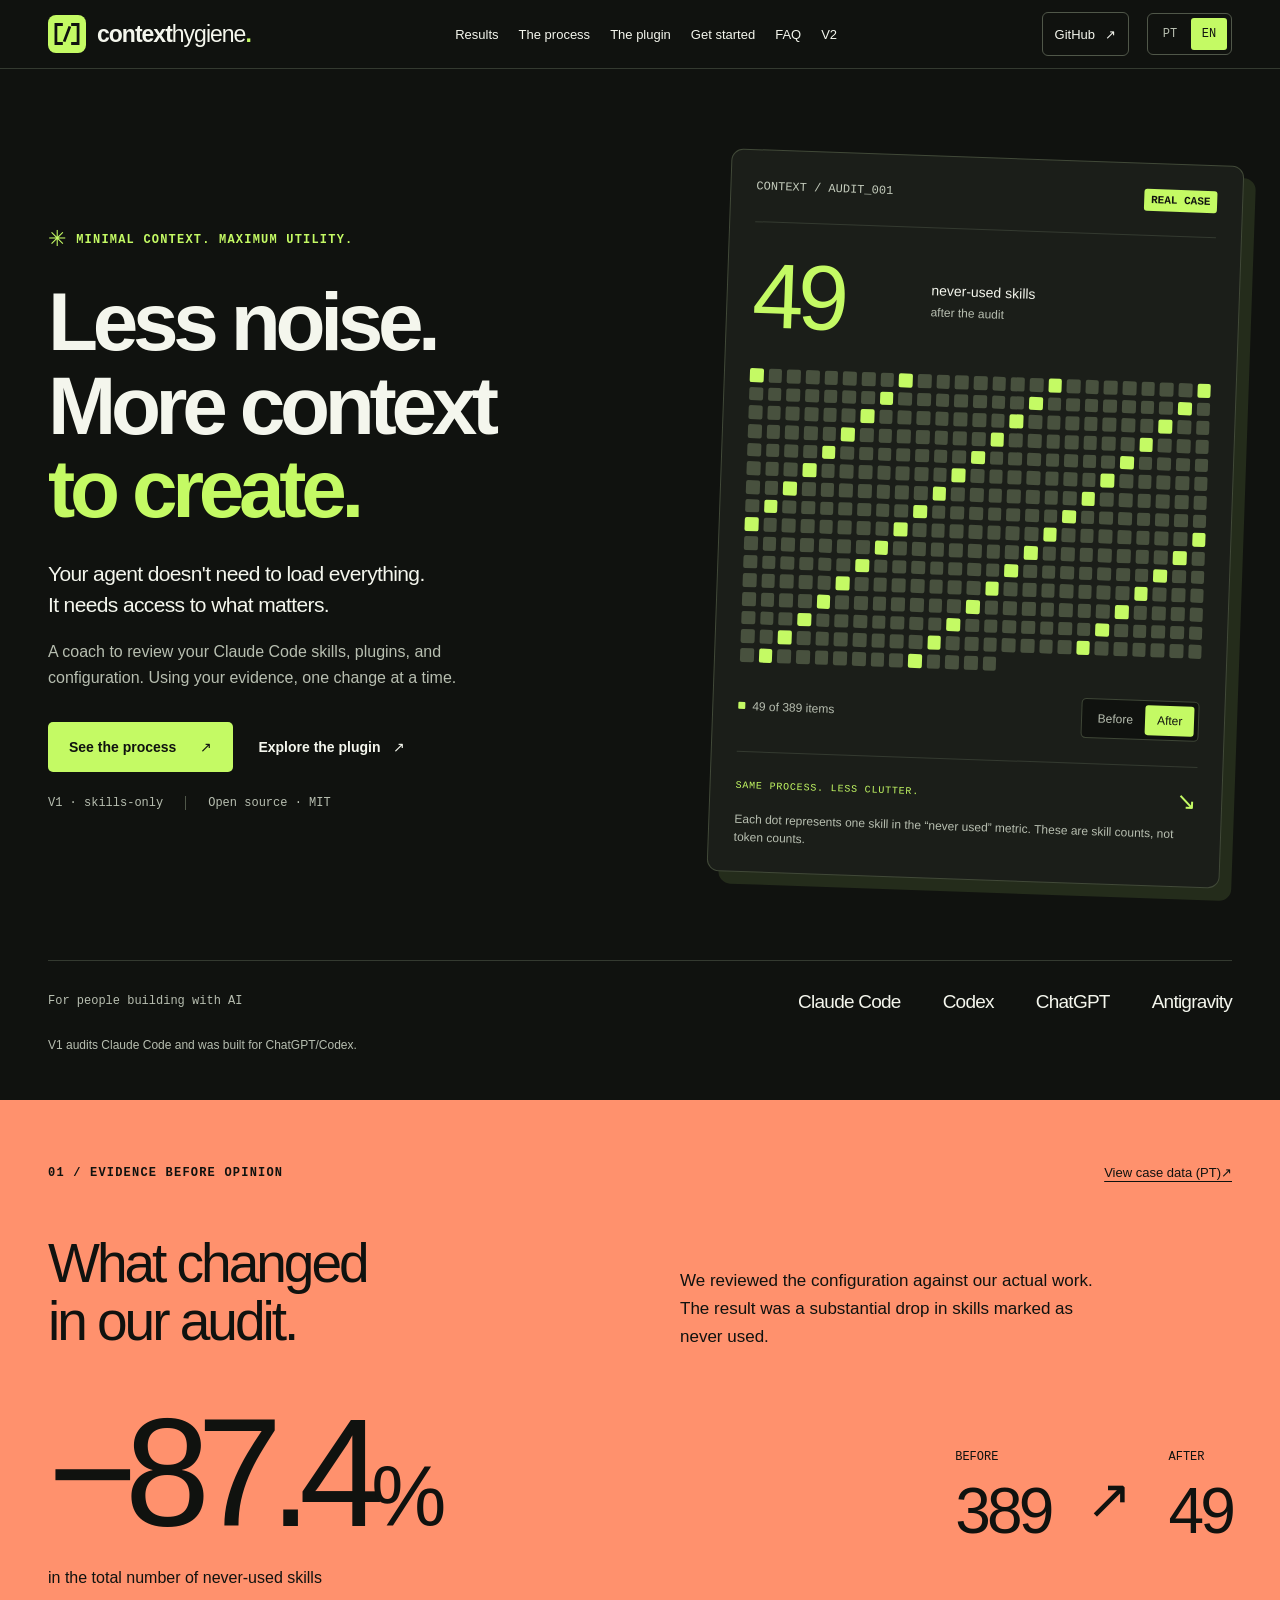
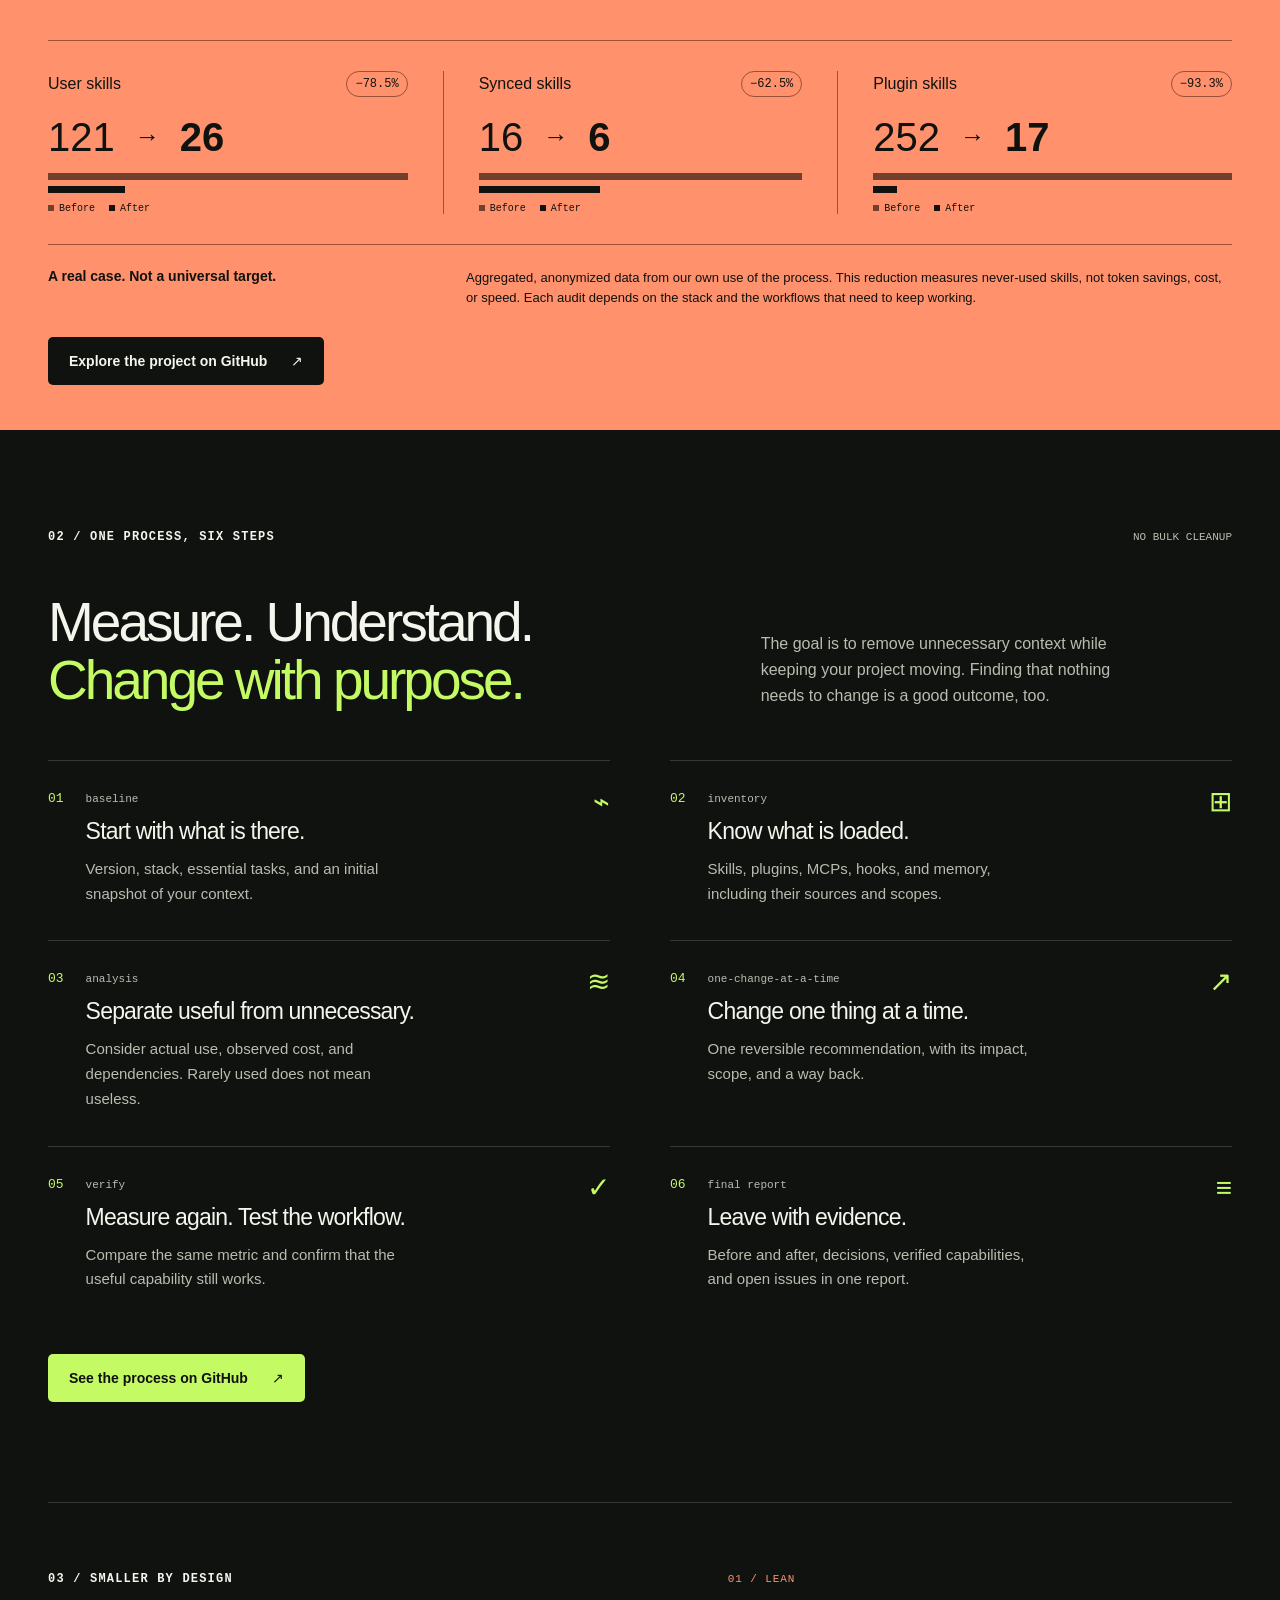
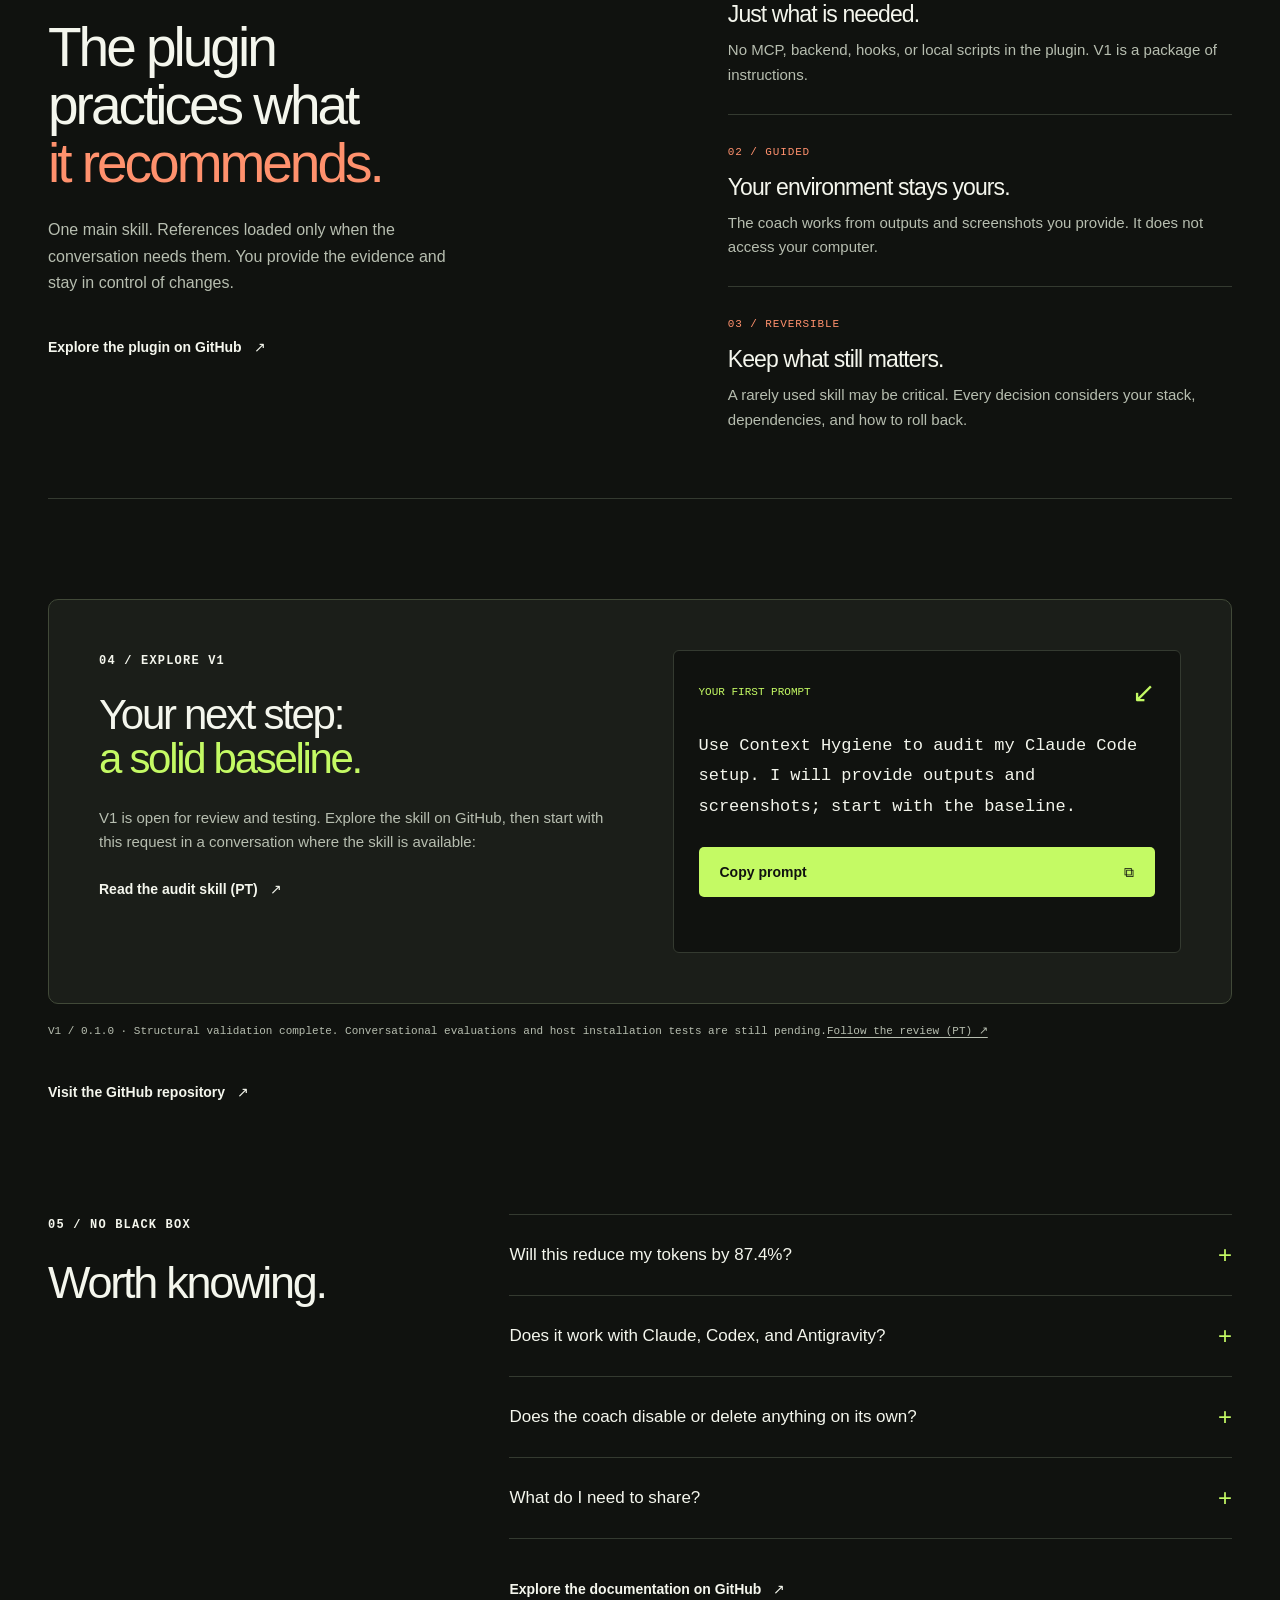
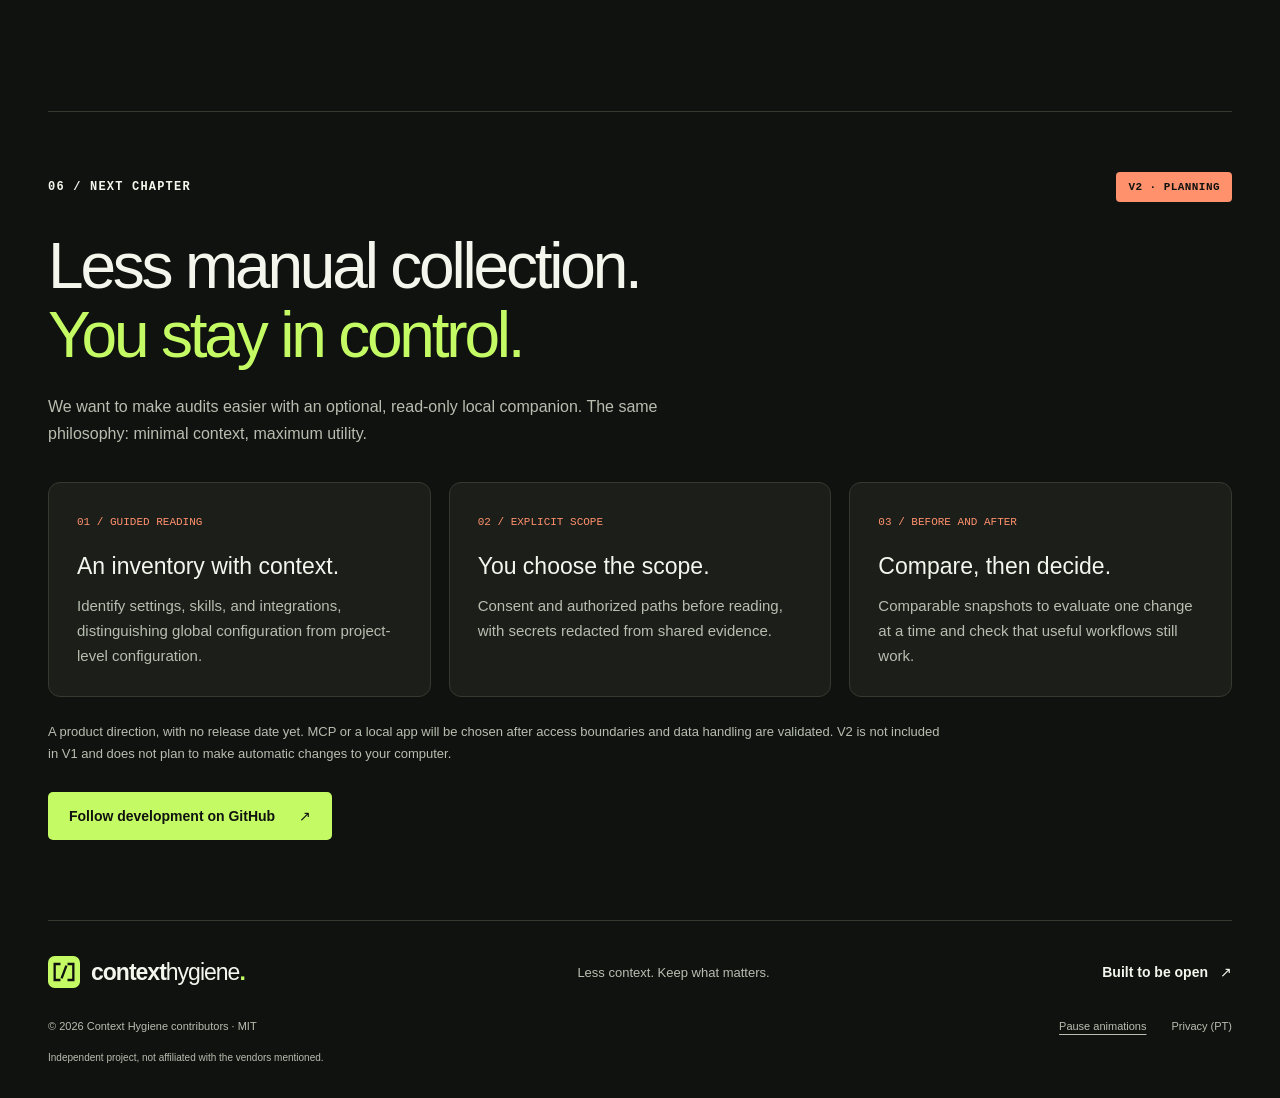
==== docs/en/index.html @ b5272650 "Add Google Search Console verification tag" ====
<!doctype html>
<html lang="en">
  <head>
    <meta charset="utf-8" />
    <meta name="google-site-verification" content="hh9N2sSiapi07nBoRIc9BzOGK0uihIUKK_z2fYuZ2ms" />
    <meta name="viewport" content="width=device-width, initial-scale=1" />
    <meta name="theme-color" content="#10120f" />
    <title>Context Hygiene — Less noise. More context to create.</title>
    <meta
      name="description"
      content="A Claude Code context hygiene coach for ChatGPT/Codex. Explore the process and our real case: 389 → 49 never-used skills, an 87.4% reduction."
    />
    <meta
      property="og:title"
      content="Context Hygiene — Less noise. More context to create."
    />
    <meta
      property="og:description"
      content="A guided audit to keep what matters in your Claude Code setup. Explore the process and the results of our real case."
    />
    <meta property="og:site_name" content="Context Hygiene" />
    <meta
      property="og:image"
      content="https://tonymontezuma.github.io/Context-Hygiene/assets/og-en.png"
    />
    <meta
      property="og:image:secure_url"
      content="https://tonymontezuma.github.io/Context-Hygiene/assets/og-en.png"
    />
    <meta property="og:image:type" content="image/png" />
    <meta property="og:image:width" content="1200" />
    <meta property="og:image:height" content="630" />
    <meta
      property="og:image:alt"
      content="Context Hygiene in lime green and coral. Less noise. More context to create. Real case: 389 to 49 never-used skills, an 87.4% reduction."
    />
    <meta name="twitter:card" content="summary_large_image" />
    <meta
      name="twitter:title"
      content="Context Hygiene — Less noise. More context to create."
    />
    <meta
      name="twitter:description"
      content="A Claude Code context hygiene coach for ChatGPT/Codex. Explore the process and our real case: 389 → 49 never-used skills, an 87.4% reduction."
    />
    <meta
      name="twitter:image"
      content="https://tonymontezuma.github.io/Context-Hygiene/assets/og-en.png"
    />
    <meta
      name="twitter:image:alt"
      content="Context Hygiene in lime green and coral. Less noise. More context to create. Real case: 389 to 49 never-used skills, an 87.4% reduction."
    />
    <meta property="og:type" content="website" />
    <meta property="og:locale" content="en_US" />
    <meta
      property="og:url"
      content="https://tonymontezuma.github.io/Context-Hygiene/en/"
    />
    <link
      rel="canonical"
      href="https://tonymontezuma.github.io/Context-Hygiene/en/"
    />
    <link
      rel="alternate"
      hreflang="pt-BR"
      href="https://tonymontezuma.github.io/Context-Hygiene/"
    />
    <link
      rel="alternate"
      hreflang="en"
      href="https://tonymontezuma.github.io/Context-Hygiene/en/"
    />
    <link
      rel="alternate"
      hreflang="x-default"
      href="https://tonymontezuma.github.io/Context-Hygiene/"
    />
    <meta property="og:locale:alternate" content="pt_BR" />
    <link rel="icon" type="image/svg+xml" href="../assets/mark.svg" />
    <link rel="stylesheet" href="../styles.css" />
    <script src="../app.js" defer></script>
  </head>
  <body>
    <a class="skip-link" href="#conteudo">Skip to content</a>
    <header class="site-header">
      <div class="header wrap">
        <a class="brand" href="#" aria-label="Context Hygiene, home"
          ><img src="../assets/mark.svg" width="38" height="38" alt="" /><span
            >context<span class="brand-light">hygiene</span
            ><span class="brand-period">.</span></span
          ></a
        >
        <button
          class="menu-toggle"
          type="button"
          aria-controls="section-menu"
          aria-expanded="false"
          aria-label="Open menu"
          hidden
        >
          <span></span><span></span><span></span>
        </button>
        <nav class="main-nav" id="section-menu" aria-label="Main navigation">
          <a href="#resultados">Results</a>
          <a href="#processo">The process</a>
          <a href="#plugin">The plugin</a>
          <a href="#comecar">Get started</a>
          <a href="#duvidas">FAQ</a>
          <a href="#v2">V2</a>
        </nav>
        <a
          class="nav-github"
          href="https://github.com/tonymontezuma/Context-Hygiene"
          >GitHub <span aria-hidden="true">↗</span></a
        >
        <nav class="language-switch" aria-label="Page language">
          <a href="../" lang="pt-BR" hreflang="pt-BR" aria-label="Português"
            >PT</a
          >
          <a
            href="./"
            lang="en"
            hreflang="en"
            aria-label="English"
            aria-current="page"
            >EN</a
          >
        </nav>
      </div>
    </header>
    <main id="conteudo">
      <section class="hero wrap" aria-labelledby="hero-title">
        <div class="hero-copy">
          <div class="eyebrow">
            <span class="tiny-cross" aria-hidden="true">✳</span>MINIMAL CONTEXT.
            MAXIMUM UTILITY.
          </div>
          <h1 id="hero-title">
            Less noise.<br />More context<br /><span>to create.</span>
          </h1>
          <p class="hero-description">
            Your agent doesn't need to load everything.<br />It needs access to
            what matters.
          </p>
          <p class="hero-detail">
            A coach to review your Claude Code skills, plugins, and
            configuration. Using your evidence, one change at a time.
          </p>
          <div class="hero-actions">
            <a class="button button-lime" href="#processo"
              >See the process<span aria-hidden="true">↗</span></a
            ><a
              class="text-link"
              href="https://github.com/tonymontezuma/Context-Hygiene"
              >Explore the plugin<span aria-hidden="true">↗</span></a
            >
          </div>
          <div class="hero-meta">
            <span>V1 · skills-only</span><span>Open source · MIT</span>
          </div>
        </div>
        <div
          class="context-visual"
          aria-label="Real-case visualization from 389 to 49 never-used skills"
        >
          <div class="visual-head">
            <span class="mono">CONTEXT / AUDIT_001</span
            ><span class="visual-tag">REAL CASE</span>
          </div>
          <div class="visual-number">
            <span id="visual-count">49</span
            ><span class="visual-number-caption"
              >never-used skills<br /><span id="visual-state"
                >after the audit</span
              ></span
            >
          </div>
          <div id="context-grid" class="context-grid" aria-hidden="true"></div>
          <noscript
            ><p class="no-js-visual">
              389 before<span aria-hidden="true">→</span>49 after<br />340 fewer
              items in this metric.
            </p></noscript
          >
          <div class="visual-bottom">
            <span
              ><i class="legend-dot" aria-hidden="true"></i
              ><span id="visual-legend">49 of 389 items</span></span
            >
            <div
              class="segmented"
              role="group"
              aria-label="Switch case visualization"
              hidden
            >
              <button type="button" data-view="before" aria-pressed="false">
                Before</button
              ><button type="button" data-view="after" aria-pressed="true">
                After
              </button>
            </div>
          </div>
          <div class="visual-foot">
            <span class="mono">SAME PROCESS. LESS CLUTTER.</span
            ><span aria-hidden="true">↘</span>
          </div>
          <p class="visual-caption">
            Each dot represents one skill in the “never used” metric. These are
            skill counts, not token counts.
          </p>
        </div>
      </section>
      <div class="audience wrap">
        <p>For people building with AI</p>
        <div>
          <span>Claude Code</span><span>Codex</span><span>ChatGPT</span
          ><span>Antigravity</span>
        </div>
        <p class="audience-note">
          V1 audits Claude Code and was built for ChatGPT/Codex.
        </p>
      </div>

      <section class="results" id="resultados" aria-labelledby="results-title">
        <div class="wrap">
          <div class="section-top">
            <span class="eyebrow">01 / EVIDENCE BEFORE OPINION</span
            ><a
              href="https://github.com/tonymontezuma/Context-Hygiene/blob/main/skills/audit-claude-code/references/benchmark.md"
              >View case data (PT)<span aria-hidden="true">↗</span></a
            >
          </div>
          <div class="result-intro">
            <h2 id="results-title">What changed<br />in our audit.</h2>
            <p>
              We reviewed the configuration against our actual work. The result
              was a substantial drop in skills marked as never used.
            </p>
          </div>
          <div class="big-result">
            <div>
              <strong>−87.4<span>%</span></strong>
              <p>in the total number of never-used skills</p>
            </div>
            <div class="result-equation">
              <div><span>BEFORE</span><strong>389</strong></div>
              <span class="equation-arrow" aria-hidden="true">↗</span>
              <div><span>AFTER</span><strong>49</strong></div>
            </div>
          </div>
          <div class="result-breakdown">
            <article class="metric">
              <div class="metric-top">
                <h3>User skills</h3>
                <span>−78.5%</span>
              </div>
              <p>
                <span>121</span
                ><span class="metric-arrow" aria-hidden="true">→</span
                ><strong>26</strong>
              </p>
              <div class="bar-pair" aria-hidden="true">
                <div class="bar-before"></div>
                <div class="bar-after" style="--bar: 21.49%"></div>
              </div>
              <div class="bar-labels">
                <span>Before</span><span>After</span>
              </div>
            </article>
            <article class="metric">
              <div class="metric-top">
                <h3>Synced skills</h3>
                <span>−62.5%</span>
              </div>
              <p>
                <span>16</span
                ><span class="metric-arrow" aria-hidden="true">→</span
                ><strong>6</strong>
              </p>
              <div class="bar-pair" aria-hidden="true">
                <div class="bar-before"></div>
                <div class="bar-after" style="--bar: 37.5%"></div>
              </div>
              <div class="bar-labels">
                <span>Before</span><span>After</span>
              </div>
            </article>
            <article class="metric">
              <div class="metric-top">
                <h3>Plugin skills</h3>
                <span>−93.3%</span>
              </div>
              <p>
                <span>252</span
                ><span class="metric-arrow" aria-hidden="true">→</span
                ><strong>17</strong>
              </p>
              <div class="bar-pair" aria-hidden="true">
                <div class="bar-before"></div>
                <div class="bar-after" style="--bar: 6.75%"></div>
              </div>
              <div class="bar-labels">
                <span>Before</span><span>After</span>
              </div>
            </article>
          </div>
          <div class="result-note">
            <strong>A real case. Not a universal target.</strong>
            <p>
              Aggregated, anonymized data from our own use of the process. This
              reduction measures never-used skills, not token savings, cost, or
              speed. Each audit depends on the stack and the workflows that need
              to keep working.
            </p>
          </div>

          <div class="section-cta">
            <a
              class="button button-dark"
              href="https://github.com/tonymontezuma/Context-Hygiene"
              >Explore the project on GitHub
              <span aria-hidden="true">↗</span></a
            >
          </div>
        </div>
      </section>

      <section
        class="method wrap section-space"
        id="processo"
        aria-labelledby="method-title"
      >
        <div class="section-top">
          <span class="eyebrow">02 / ONE PROCESS, SIX STEPS</span
          ><span class="mono small-tag">NO BULK CLEANUP</span>
        </div>
        <div class="method-heading">
          <h2 id="method-title">
            Measure. Understand.<br /><span class="lime-text"
              >Change with purpose.</span
            >
          </h2>
          <p>
            The goal is to remove unnecessary context while keeping your project
            moving. Finding that nothing needs to change is a good outcome, too.
          </p>
        </div>
        <ol class="steps">
          <li>
            <span class="step-number">01</span>
            <div>
              <span class="step-code">baseline</span>
              <h3>Start with what is there.</h3>
              <p>
                Version, stack, essential tasks, and an initial snapshot of your
                context.
              </p>
            </div>
            <span class="step-symbol" aria-hidden="true">⌁</span>
          </li>
          <li>
            <span class="step-number">02</span>
            <div>
              <span class="step-code">inventory</span>
              <h3>Know what is loaded.</h3>
              <p>
                Skills, plugins, MCPs, hooks, and memory, including their
                sources and scopes.
              </p>
            </div>
            <span class="step-symbol" aria-hidden="true">⊞</span>
          </li>
          <li>
            <span class="step-number">03</span>
            <div>
              <span class="step-code">analysis</span>
              <h3>Separate useful from unnecessary.</h3>
              <p>
                Consider actual use, observed cost, and dependencies. Rarely
                used does not mean useless.
              </p>
            </div>
            <span class="step-symbol" aria-hidden="true">≋</span>
          </li>
          <li>
            <span class="step-number">04</span>
            <div>
              <span class="step-code">one-change-at-a-time</span>
              <h3>Change one thing at a time.</h3>
              <p>
                One reversible recommendation, with its impact, scope, and a way
                back.
              </p>
            </div>
            <span class="step-symbol" aria-hidden="true">↗</span>
          </li>
          <li>
            <span class="step-number">05</span>
            <div>
              <span class="step-code">verify</span>
              <h3>Measure again. Test the workflow.</h3>
              <p>
                Compare the same metric and confirm that the useful capability
                still works.
              </p>
            </div>
            <span class="step-symbol" aria-hidden="true">✓</span>
          </li>
          <li>
            <span class="step-number">06</span>
            <div>
              <span class="step-code">final report</span>
              <h3>Leave with evidence.</h3>
              <p>
                Before and after, decisions, verified capabilities, and open
                issues in one report.
              </p>
            </div>
            <span class="step-symbol" aria-hidden="true">≡</span>
          </li>
        </ol>

        <div class="section-cta">
          <a
            class="button button-lime"
            href="https://github.com/tonymontezuma/Context-Hygiene"
            >See the process on GitHub <span aria-hidden="true">↗</span></a
          >
        </div>
      </section>

      <section
        class="principles wrap"
        id="plugin"
        aria-labelledby="principles-title"
      >
        <div class="principle-statement">
          <span class="eyebrow">03 / SMALLER BY DESIGN</span>
          <h2 id="principles-title">
            The plugin<br />practices what<br /><span class="coral-text"
              >it recommends.</span
            >
          </h2>
          <p>
            One main skill. References loaded only when the conversation needs
            them. You provide the evidence and stay in control of changes.
          </p>

          <div class="section-cta">
            <a
              class="text-link"
              href="https://github.com/tonymontezuma/Context-Hygiene"
              >Explore the plugin on GitHub <span aria-hidden="true">↗</span></a
            >
          </div>
        </div>
        <div class="principle-details">
          <article>
            <span class="principle-label">01 / LEAN</span>
            <h3>Just what is needed.</h3>
            <p>
              No MCP, backend, hooks, or local scripts in the plugin. V1 is a
              package of instructions.
            </p>
          </article>
          <article>
            <span class="principle-label">02 / GUIDED</span>
            <h3>Your environment stays yours.</h3>
            <p>
              The coach works from outputs and screenshots you provide. It does
              not access your computer.
            </p>
          </article>
          <article>
            <span class="principle-label">03 / REVERSIBLE</span>
            <h3>Keep what still matters.</h3>
            <p>
              A rarely used skill may be critical. Every decision considers your
              stack, dependencies, and how to roll back.
            </p>
          </article>
        </div>
      </section>

      <section
        class="start-section wrap section-space"
        id="comecar"
        aria-labelledby="start-title"
      >
        <div class="start-card">
          <div>
            <span class="eyebrow">04 / EXPLORE V1</span>
            <h2 id="start-title">
              Your next step:<br /><span>a solid baseline.</span>
            </h2>
            <p>
              V1 is open for review and testing. Explore the skill on GitHub,
              then start with this request in a conversation where the skill is
              available:
            </p>
            <a
              class="text-link"
              href="https://github.com/tonymontezuma/Context-Hygiene/blob/main/skills/audit-claude-code/SKILL.md"
              >Read the audit skill (PT)<span aria-hidden="true">↗</span></a
            >
          </div>
          <div class="prompt-card">
            <div class="prompt-top">
              <span class="mono">YOUR FIRST PROMPT</span
              ><span aria-hidden="true">↙</span>
            </div>
            <p id="starter-prompt">
              Use Context Hygiene to audit my Claude Code setup. I will provide
              outputs and screenshots; start with the baseline.
            </p>
            <button
              id="copy-prompt"
              class="button button-lime"
              type="button"
              hidden
            >
              Copy prompt<span aria-hidden="true">⧉</span>
            </button>
            <p id="copy-status" class="copy-status" role="status"></p>
          </div>
        </div>
        <p class="release-note">
          V1 / 0.1.0 · Structural validation complete. Conversational
          evaluations and host installation tests are still pending.<a
            href="https://github.com/tonymontezuma/Context-Hygiene/blob/main/evals/REVIEW.md"
            >Follow the review (PT) ↗</a
          >
        </p>

        <div class="section-cta">
          <a
            class="text-link"
            href="https://github.com/tonymontezuma/Context-Hygiene"
            >Visit the GitHub repository <span aria-hidden="true">↗</span></a
          >
        </div>
      </section>

      <section class="faq wrap" id="duvidas" aria-labelledby="faq-title">
        <div>
          <span class="eyebrow">05 / NO BLACK BOX</span>
          <h2 id="faq-title">Worth knowing.</h2>
        </div>
        <div class="faq-items">
          <details>
            <summary>
              Will this reduce my tokens by 87.4%?<span aria-hidden="true"
                >+</span
              >
            </summary>
            <p>
              Possibly YES, or even more. That percentage is the reduction in
              skills marked as never used in our anonymized case: from 389 to
              49. Token savings need their own comparable measurements. The
              process aims to reduce unnecessary context without promising a
              universal result.
            </p>
          </details>
          <details>
            <summary>
              Does it work with Claude, Codex, and Antigravity?<span
                aria-hidden="true"
                >+</span
              >
            </summary>
            <p>
              V1 is structured as a skills plugin for ChatGPT/Codex, and the
              environment it audits is Claude Code. People using Antigravity and
              other agents can explore and apply the principles; native support
              and audits of those environments have not been validated in this
              version.
            </p>
          </details>
          <details>
            <summary>
              Does the coach disable or delete anything on its own?<span
                aria-hidden="true"
                >+</span
              >
            </summary>
            <p>
              No. It analyzes only the evidence you provide, suggests one
              reversible change at a time, and waits for you to apply it. There
              is no direct computer access or automatic execution of changes.
            </p>
          </details>
          <details>
            <summary>
              What do I need to share?<span aria-hidden="true">+</span>
            </summary>
            <p>
              Your version, stack, essential tasks, and outputs or screenshots
              of the requested diagnostics, such as Stats and /skills. Redact
              keys, tokens, and private data before sharing. The conversation
              remains subject to the host platform’s policies.<a
                href="https://github.com/tonymontezuma/Context-Hygiene/blob/main/PRIVACY.md"
                >Read the privacy policy (PT).</a
              >
            </p>
          </details>

          <div class="section-cta">
            <a
              class="text-link"
              href="https://github.com/tonymontezuma/Context-Hygiene"
              >Explore the documentation on GitHub
              <span aria-hidden="true">↗</span></a
            >
          </div>
        </div>
      </section>
      <section class="roadmap wrap" id="v2" aria-labelledby="v2-title">
        <div class="roadmap-heading">
          <span class="eyebrow">06 / NEXT CHAPTER</span>
          <span class="roadmap-status">V2 · PLANNING</span>
        </div>
        <h2 id="v2-title">
          Less manual collection.<br /><span>You stay in control.</span>
        </h2>
        <p class="roadmap-intro">
          We want to make audits easier with an optional, read-only local
          companion. The same philosophy: minimal context, maximum utility.
        </p>
        <div class="roadmap-grid">
          <article>
            <span class="mono roadmap-number">01 / GUIDED READING</span>
            <h3>An inventory with context.</h3>
            <p>
              Identify settings, skills, and integrations, distinguishing global
              configuration from project-level configuration.
            </p>
          </article>
          <article>
            <span class="mono roadmap-number">02 / EXPLICIT SCOPE</span>
            <h3>You choose the scope.</h3>
            <p>
              Consent and authorized paths before reading, with secrets redacted
              from shared evidence.
            </p>
          </article>
          <article>
            <span class="mono roadmap-number">03 / BEFORE AND AFTER</span>
            <h3>Compare, then decide.</h3>
            <p>
              Comparable snapshots to evaluate one change at a time and check
              that useful workflows still work.
            </p>
          </article>
        </div>
        <p class="roadmap-note">
          A product direction, with no release date yet. MCP or a local app will
          be chosen after access boundaries and data handling are validated. V2
          is not included in V1 and does not plan to make automatic changes to
          your computer.
        </p>

        <div class="section-cta">
          <a
            class="button button-lime"
            href="https://github.com/tonymontezuma/Context-Hygiene"
            >Follow development on GitHub <span aria-hidden="true">↗</span></a
          >
        </div>
      </section>
    </main>
    <footer class="footer wrap">
      <div class="footer-main">
        <a class="brand" href="#"
          ><img src="../assets/mark.svg" width="32" height="32" alt="" /><span
            >context<span class="brand-light">hygiene</span
            ><span class="brand-period">.</span></span
          ></a
        >
        <p>Less context. Keep what matters.</p>
        <a
          class="text-link"
          href="https://github.com/tonymontezuma/Context-Hygiene"
          >Built to be open<span aria-hidden="true">↗</span></a
        >
      </div>
      <div class="footer-bottom">
        <span>© 2026 Context Hygiene contributors · MIT</span>
        <div>
          <button id="motion-toggle" type="button" aria-pressed="false" hidden>
            Pause animations</button
          ><a
            href="https://github.com/tonymontezuma/Context-Hygiene/blob/main/PRIVACY.md"
            >Privacy (PT)</a
          >
        </div>
        <span
          >Independent project, not affiliated with the vendors mentioned.</span
        >
      </div>
    </footer>
  </body>
</html>
---- docs/styles.css ----
:root {
  --bg: #10120f;
  --surface: #1b1e19;
  --ink: #f4f6ed;
  --muted: #b7beb0;
  --line: #343a30;
  --lime: #c4fa64;
  --coral: #ff916d;
  --mono: ui-monospace, SFMono-Regular, Consolas, "Liberation Mono", monospace;
  --sans: Arial, Helvetica, sans-serif;
  color-scheme: dark;
  font-family: var(--sans);
  color: var(--ink);
  background: var(--bg);
  font-synthesis: none;
}
* {
  box-sizing: border-box;
}
html {
  scroll-behavior: smooth;
  scroll-padding-top: var(--header-offset, 180px);
}
body {
  margin: 0;
}
a {
  color: inherit;
  text-decoration: none;
}
button {
  font: inherit;
  cursor: pointer;
}
button,
a,
summary {
  -webkit-tap-highlight-color: transparent;
}
button:focus-visible,
a:focus-visible,
summary:focus-visible {
  outline: 3px solid var(--coral);
  outline-offset: 6px;
}
::selection {
  background: var(--lime);
  color: var(--bg);
}
[hidden] {
  display: none !important;
}
h1,
h2,
h3,
p {
  margin: 0;
}
p {
  line-height: 1.65;
}
img {
  display: block;
  max-width: 100%;
}
.wrap {
  width: min(1240px, calc(100% - 96px));
  margin-inline: auto;
}
.mono,
.eyebrow,
.step-code,
.step-number,
.principle-label,
.hero-meta,
.bar-labels,
.release-note,
.visual-tag {
  font-family: var(--mono);
}
.eyebrow {
  font-size: 12px;
  letter-spacing: 0.1em;
  font-weight: 600;
}
.site-header {
  position: sticky;
  top: 0;
  z-index: 10;
  background: var(--bg);
  border-bottom: 1px solid var(--line);
}
.header {
  display: grid;
  grid-template-columns: auto minmax(0, 1fr) auto auto;
  align-items: center;
  gap: 18px;
  padding-block: 12px;
}
.brand {
  display: inline-flex;
  align-items: center;
  gap: 11px;
  font-size: 23px;
  font-weight: 700;
  letter-spacing: -1px;
}
.brand-light {
  font-weight: 400;
}
.brand-period {
  color: var(--lime);
}
.main-nav {
  display: flex;
  justify-content: center;
  align-items: center;
  gap: 2px;
  font-size: 13px;
}
.main-nav a {
  display: inline-flex;
  align-items: center;
  min-height: 44px;
  padding: 10px 9px;
  border-radius: 6px;
  white-space: nowrap;
}
.main-nav a:hover {
  background: var(--surface);
}
.main-nav a:hover,
.text-link:hover {
  color: var(--lime);
}
.nav-github {
  border: 1px solid #505749;
  padding: 12px;
  border-radius: 6px;
  display: flex;
  gap: 10px;
  align-items: center;
  min-height: 44px;
  font-size: 13px;
  white-space: nowrap;
}
.skip-link {
  position: fixed;
  top: -100px;
  left: 20px;
  background: var(--lime);
  color: var(--bg);
  padding: 15px;
  z-index: 20;
}
.skip-link:focus {
  top: 15px;
}
.hero {
  display: grid;
  grid-template-columns: 1.18fr 1fr;
  gap: 65px;
  align-items: center;
  padding-block: 88px 80px;
}
.hero .eyebrow {
  display: flex;
  align-items: center;
  gap: 9px;
  color: var(--lime);
}
.tiny-cross {
  font-size: 22px;
}
.hero h1 {
  font-size: clamp(60px, 6.4vw, 90px);
  font-weight: 600;
  line-height: 1.02;
  letter-spacing: -0.065em;
  margin: 27px 0;
}
.hero h1 > span {
  color: var(--lime);
}
.hero-description {
  font-size: 21px;
  line-height: 1.5;
  letter-spacing: -0.03em;
}
.hero-detail {
  font-size: 16px;
  color: var(--muted);
  max-width: 420px;
  margin-top: 18px;
}
.hero-actions {
  display: flex;
  align-items: center;
  flex-wrap: wrap;
  gap: 25px;
  margin-top: 31px;
}
.button {
  display: inline-flex;
  align-items: center;
  justify-content: space-between;
  gap: 24px;
  min-height: 50px;
  padding: 16px 21px;
  border: 0;
  border-radius: 5px;
  font-size: 14px;
  font-weight: 600;
  transition:
    background 0.2s,
    transform 0.2s;
}
.button-lime {
  background: var(--lime);
  color: var(--bg);
}
.button-lime:hover {
  background: #d8ff9a;
  transform: translateY(-2px);
}
.text-link {
  font-size: 14px;
  font-weight: 600;
  display: inline-flex;
  gap: 12px;
  align-items: center;
}
.hero-meta {
  font-size: 12px;
  display: flex;
  gap: 22px;
  color: var(--muted);
  margin-top: 24px;
}
.hero-meta span + span {
  padding-left: 22px;
  border-left: 1px solid #505749;
}
.context-visual {
  border: 1px solid #414938;
  border-radius: 12px;
  background: var(--surface);
  padding: 25px;
  transform: rotate(2deg);
  position: relative;
  box-shadow: 12px 12px 0 #242c1b;
}
.visual-head {
  display: flex;
  align-items: center;
  justify-content: space-between;
  gap: 10px;
  font-size: 12px;
  color: #c4ccbc;
  padding-bottom: 24px;
  border-bottom: 1px solid var(--line);
}
.visual-tag {
  background: var(--lime);
  color: var(--bg);
  font-size: 11px;
  font-weight: 700;
  padding: 5px 7px;
  border-radius: 3px;
}
.visual-number {
  display: flex;
  align-items: center;
  gap: 22px;
  padding: 27px 0;
}
.visual-number > #visual-count {
  font-size: 92px;
  line-height: 1;
  font-weight: 500;
  letter-spacing: -0.065em;
  color: var(--lime);
  font-variant-numeric: tabular-nums;
  min-width: 1.7em;
}
.visual-number-caption {
  font-size: 14px;
  line-height: 1.5;
}
.visual-number-caption > span {
  font-size: 12px;
  color: var(--muted);
}
.context-grid {
  display: grid;
  grid-template-columns: repeat(25, 1fr);
  gap: 5px;
  min-height: 234px;
}
.context-grid:empty {
  display: none;
}
.context-dot {
  aspect-ratio: 1;
  border-radius: 2px;
  background: var(--lime);
  transition:
    background 0.6s,
    opacity 0.6s,
    transform 0.6s;
  transition-delay: calc(var(--i) * 1ms);
}
.context-dot.inactive {
  background: #48513e;
  opacity: 0.42;
  transform: scale(0.65);
}
.visual-bottom {
  display: flex;
  align-items: center;
  justify-content: space-between;
  gap: 15px;
  margin-top: 24px;
  padding-bottom: 25px;
  font-size: 12px;
  color: var(--muted);
  border-bottom: 1px solid var(--line);
}
.visual-bottom > span {
  display: flex;
  align-items: center;
  gap: 7px;
}
.legend-dot {
  width: 7px;
  height: 7px;
  background: var(--lime);
  border-radius: 1px;
  display: inline-block;
}
.segmented {
  display: flex;
  background: #10120f;
  padding: 4px;
  border: 1px solid #3e4636;
  border-radius: 5px;
}
.segmented button {
  color: var(--muted);
  background: none;
  border: 0;
  padding: 8px 12px;
  border-radius: 3px;
  font-size: 12px;
}
.segmented button[aria-pressed="true"] {
  color: var(--bg);
  background: var(--lime);
}
.visual-foot {
  display: flex;
  justify-content: space-between;
  align-items: center;
  gap: 10px;
  padding-top: 20px;
  color: var(--lime);
}
.visual-foot .mono {
  font-size: 10px;
  letter-spacing: 0.08em;
}
.visual-foot > span:last-child {
  font-size: 24px;
}
.visual-caption {
  font-size: 12px;
  color: var(--muted);
  margin-top: 10px;
  line-height: 1.5;
}
.no-js-visual {
  padding-block: 30px;
  color: var(--lime);
  font-size: 24px;
}
.audience {
  padding: 30px 0 45px;
  display: flex;
  align-items: center;
  flex-wrap: wrap;
  gap: 23px;
  border-top: 1px solid var(--line);
}
.audience > p:first-child {
  font-family: var(--mono);
  font-size: 12px;
  color: var(--muted);
  margin-right: auto;
}
.audience > div {
  display: flex;
  gap: 42px;
  font-size: 19px;
  letter-spacing: -0.04em;
}
.audience .audience-note {
  font-size: 12px;
  width: 100%;
  color: var(--muted);
}
.results {
  background: var(--coral);
  color: var(--bg);
  padding-block: 65px 45px;
}
.section-top {
  display: flex;
  justify-content: space-between;
  align-items: center;
  gap: 24px;
}
.section-top a {
  font-size: 13px;
  text-decoration: underline;
  text-underline-offset: 4px;
}
.result-intro {
  display: grid;
  grid-template-columns: 1fr 1fr;
  gap: 80px;
  align-items: end;
  margin-top: 55px;
}
.result-intro h2,
.method h2,
.principles h2,
.start-card h2 {
  font-size: clamp(38px, 4.3vw, 60px);
  line-height: 1.05;
  letter-spacing: -0.055em;
  font-weight: 500;
}
.result-intro > p {
  max-width: 430px;
  font-size: 17px;
}
.big-result {
  display: flex;
  justify-content: space-between;
  gap: 40px;
  align-items: center;
  border-bottom: 1px solid #a15035;
  padding: 30px 0 48px;
}
.big-result > div > strong {
  font-size: clamp(85px, 12vw, 174px);
  font-weight: 500;
  letter-spacing: -0.085em;
  line-height: 1.2;
}
.big-result > div > strong > span {
  font-size: 0.55em;
  letter-spacing: -0.08em;
}
.big-result > div > p {
  font-size: 16px;
}
.result-equation {
  display: flex;
  gap: 36px;
  align-items: center;
  padding-top: 25px;
}
.result-equation > div {
  display: flex;
  flex-direction: column;
  gap: 10px;
}
.result-equation > div > span {
  font-family: var(--mono);
  font-size: 12px;
}
.result-equation strong {
  font-size: 64px;
  font-weight: 500;
  letter-spacing: -0.06em;
}
.equation-arrow {
  font-size: 55px;
}
.result-breakdown {
  display: grid;
  grid-template-columns: repeat(3, 1fr);
  margin-top: 30px;
}
.metric {
  padding: 0 35px;
  border-left: 1px solid #a15035;
}
.metric:first-child {
  padding-left: 0;
  border-left: 0;
}
.metric:last-child {
  padding-right: 0;
}
.metric-top {
  display: flex;
  justify-content: space-between;
  align-items: center;
  gap: 10px;
}
.metric-top h3 {
  font-size: 16px;
  font-weight: 500;
}
.metric-top > span {
  font-family: var(--mono);
  font-size: 12px;
  border: 1px solid #985139;
  border-radius: 30px;
  padding: 5px 8px;
}
.metric > p {
  display: flex;
  gap: 20px;
  align-items: center;
  margin: 20px 0 16px;
  font-size: 40px;
  font-weight: 400;
  line-height: 1;
}
.metric > p > strong {
  font-weight: 600;
}
.metric-arrow {
  font-size: 25px;
}
.bar-pair {
  display: flex;
  flex-direction: column;
  gap: 6px;
}
.bar-before {
  height: 7px;
  background: #71402f;
  width: 100%;
}
.bar-after {
  height: 7px;
  background: var(--bg);
  width: var(--bar);
  transform-origin: left;
}
.results.seen .bar-after {
  animation: bar-grow 0.9s both;
}
.bar-labels {
  display: flex;
  gap: 14px;
  font-size: 10px;
  margin-top: 10px;
}
.bar-labels span {
  display: flex;
  align-items: center;
  gap: 5px;
}
.bar-labels span::before {
  content: "";
  width: 6px;
  height: 6px;
  background: #71402f;
}
.bar-labels span:last-child::before {
  background: var(--bg);
}
.result-note {
  border-top: 1px solid #a15035;
  margin-top: 30px;
  padding-top: 23px;
  display: grid;
  grid-template-columns: 1fr 2fr;
  gap: 35px;
}
.result-note strong {
  font-size: 14px;
  font-weight: 600;
}
.result-note p {
  font-size: 13px;
  line-height: 1.6;
}
.results :focus-visible {
  outline-color: var(--bg);
}
.section-space {
  padding-block: 100px;
}
.small-tag {
  font-size: 11px;
  color: var(--muted);
}
.method-heading {
  display: grid;
  grid-template-columns: 1.3fr 1fr;
  gap: 100px;
  align-items: end;
  margin: 50px 0;
}
.lime-text {
  color: var(--lime);
}
.coral-text {
  color: var(--coral);
}
.method-heading > p {
  color: var(--muted);
  max-width: 380px;
  font-size: 16px;
}
.steps {
  list-style: none;
  display: grid;
  grid-template-columns: 1fr 1fr;
  padding: 0;
  margin: 0;
  column-gap: 60px;
}
.steps li {
  display: flex;
  gap: 22px;
  border-top: 1px solid var(--line);
  padding: 27px 0 34px;
  position: relative;
}
.step-number {
  font-size: 13px;
  color: var(--lime);
  padding-top: 3px;
}
.step-code {
  font-size: 11px;
  color: var(--muted);
}
.steps h3 {
  font-size: 23px;
  font-weight: 500;
  letter-spacing: -0.035em;
  margin: 12px 0;
}
.steps p {
  font-size: 15px;
  color: var(--muted);
  max-width: 340px;
}
.step-symbol {
  font-size: 28px;
  color: var(--lime);
  margin-left: auto;
  line-height: 1;
}
.principles {
  display: grid;
  grid-template-columns: 1.15fr 1fr;
  gap: 100px;
  border-block: 1px solid var(--line);
  padding-block: 65px;
}
.principles h2 {
  margin: 33px 0 25px;
}
.principle-statement > p {
  font-size: 16px;
  max-width: 400px;
  color: var(--muted);
}
.principle-details article {
  padding: 26px 0;
  border-bottom: 1px solid var(--line);
}
.principle-details article:first-child {
  padding-top: 0;
}
.principle-details article:last-child {
  border: 0;
  padding-bottom: 0;
}
.principle-label {
  color: var(--coral);
  font-size: 11px;
  letter-spacing: 0.08em;
}
.principle-details h3 {
  font-size: 23px;
  font-weight: 500;
  letter-spacing: -0.04em;
  margin: 15px 0 10px;
}
.principle-details p {
  font-size: 15px;
  color: var(--muted);
}
.start-card {
  display: grid;
  grid-template-columns: 1fr 1fr;
  gap: 65px;
  background: var(--surface);
  padding: 50px;
  border: 1px solid #414938;
  border-radius: 10px;
}
.start-card h2 {
  font-size: 42px;
  margin: 25px 0;
}
.start-card h2 > span {
  color: var(--lime);
}
.start-card > div > p {
  font-size: 15px;
  color: var(--muted);
  margin-bottom: 25px;
}
.prompt-card {
  background: var(--bg);
  border: 1px solid var(--line);
  padding: 25px;
  border-radius: 6px;
  align-self: center;
}
.prompt-top {
  display: flex;
  justify-content: space-between;
  color: var(--lime);
  font-size: 11px;
  align-items: center;
}
.prompt-top > span:last-child {
  font-size: 28px;
}
.prompt-card #starter-prompt {
  font-family: var(--mono);
  font-size: 17px;
  color: var(--ink);
  line-height: 1.8;
  margin: 22px 0 25px;
}
.prompt-card .button {
  width: 100%;
}
.prompt-card .copy-status {
  font-size: 12px;
  margin: 10px 0 0;
  min-height: 20px;
  color: var(--lime);
}
.release-note {
  font-size: 11px;
  color: var(--muted);
  margin-top: 18px;
  line-height: 1.8;
}
.release-note a {
  text-decoration: underline;
  text-underline-offset: 3px;
}
.faq {
  display: grid;
  grid-template-columns: 1fr 1.8fr;
  gap: 60px;
  padding-bottom: 100px;
}
.faq h2 {
  font-size: 45px;
  font-weight: 500;
  letter-spacing: -0.05em;
  margin-top: 25px;
}
.faq details {
  border-top: 1px solid var(--line);
  padding: 22px 0;
}
.faq details:last-of-type {
  border-bottom: 1px solid var(--line);
}
.faq summary {
  font-size: 17px;
  display: flex;
  align-items: center;
  justify-content: space-between;
  gap: 20px;
  cursor: pointer;
  list-style: none;
  line-height: 1.5;
}
.faq summary::-webkit-details-marker {
  display: none;
}
.faq summary > span {
  font-size: 24px;
  color: var(--lime);
  transition: transform 0.2s;
}
.faq details[open] summary > span {
  transform: rotate(45deg);
}
.faq details p {
  font-size: 15px;
  color: var(--muted);
  margin-top: 17px;
  max-width: 620px;
}
.faq details a {
  color: var(--lime);
  text-decoration: underline;
  text-underline-offset: 3px;
}

.roadmap {
  border-top: 1px solid var(--line);
  padding-block: 60px 80px;
}
.roadmap-heading {
  display: flex;
  align-items: center;
  justify-content: space-between;
  flex-wrap: wrap;
  gap: 18px;
}
.roadmap-status {
  background: var(--coral);
  color: var(--bg);
  padding: 9px 12px;
  border-radius: 4px;
  font: 600 11px var(--mono);
  letter-spacing: 0.04em;
}
.roadmap h2 {
  font-size: clamp(36px, 5vw, 64px);
  font-weight: 500;
  line-height: 1.08;
  letter-spacing: -0.05em;
  margin-block: 30px 24px;
}
.roadmap h2 span {
  color: var(--lime);
}
.roadmap-intro {
  max-width: 650px;
  color: var(--muted);
}
.roadmap-grid {
  display: grid;
  grid-template-columns: repeat(3, minmax(0, 1fr));
  gap: 18px;
  margin-block: 35px 24px;
}
.roadmap-grid article {
  border: 1px solid var(--line);
  border-radius: 12px;
  background: var(--surface);
  padding: 28px;
}
.roadmap-number {
  font-size: 11px;
  color: var(--coral);
}
.roadmap-grid h3 {
  font-size: 23px;
  font-weight: 500;
  margin-block: 24px 14px;
}
.roadmap-grid p {
  color: var(--muted);
  font-size: 15px;
}
.roadmap-note {
  color: var(--muted);
  font-size: 13px;
  max-width: 900px;
}
@media (max-width: 800px) {
  .roadmap-grid {
    grid-template-columns: 1fr;
  }
  .roadmap {
    padding-block: 40px 60px;
  }
  .roadmap-grid article {
    padding: 24px;
  }
}

.footer {
  border-top: 1px solid var(--line);
  padding-block: 35px;
}
.footer-main {
  display: flex;
  justify-content: space-between;
  align-items: center;
  gap: 30px;
}
.footer-main > p {
  font-size: 13px;
  color: var(--muted);
}
.footer-bottom {
  display: flex;
  align-items: center;
  flex-wrap: wrap;
  justify-content: space-between;
  gap: 20px;
  margin-top: 32px;
  font-size: 11px;
  color: var(--muted);
}
.footer-bottom > div {
  display: flex;
  gap: 25px;
}
.footer-bottom button {
  padding: 0;
  border: 0;
  background: none;
  color: inherit;
  font-size: 11px;
  text-decoration: underline;
  text-underline-offset: 4px;
}
.footer-bottom > span:last-child {
  width: 100%;
  font-size: 10px;
}
.motion-paused *,
.motion-paused *::before,
.motion-paused *::after {
  animation: none !important;
  transition: none !important;
  scroll-behavior: auto !important;
}
.motion-paused .bar-after {
  transform: scaleX(1);
}
@keyframes bar-grow {
  from {
    transform: scaleX(0);
  }
  to {
    transform: scaleX(1);
  }
}
@media (prefers-reduced-motion: reduce) {
  html {
    scroll-behavior: auto;
  }
  *,
  *::before,
  *::after {
    animation: none !important;
    transition: none !important;
  }
  .bar-after {
    transform: scaleX(1);
  }
}
@media (min-width: 1500px) {
  .hero {
    gap: 100px;
  }
}
@media (max-width: 1050px) {
  .wrap {
    width: calc(100% - 64px);
  }
  .hero {
    gap: 38px;
    padding-block: 65px;
  }
  .hero h1 {
    font-size: 66px;
  }
  .context-visual {
    padding: 20px;
    box-shadow: 8px 8px 0 #242c1b;
    transform: rotate(1deg);
  }
  .context-grid {
    gap: 4px;
    min-height: 180px;
  }
  .visual-number > #visual-count {
    font-size: 74px;
  }
  .visual-number {
    gap: 12px;
  }
  .hero-actions {
    gap: 18px;
  }
  .hero-description {
    font-size: 19px;
  }
  .hero .eyebrow {
    font-size: 10px;
  }
  .result-intro,
  .method-heading {
    gap: 40px;
  }
  .principles {
    gap: 50px;
  }
  .start-card {
    padding: 35px;
    gap: 35px;
  }
  .start-card h2 {
    font-size: 36px;
  }
  .result-equation {
    gap: 20px;
  }
  .result-equation strong {
    font-size: 56px;
  }
  .steps {
    column-gap: 35px;
  }
  .metric {
    padding-inline: 23px;
  }
  .metric > p {
    gap: 15px;
  }
  .hero-meta {
    font-size: 10px;
    gap: 12px;
  }
  .hero-meta span + span {
    padding-left: 12px;
  }
}
@media (max-width: 760px) {
  .wrap {
    width: calc(100% - 40px);
  }
  .brand {
    font-size: 19px;
    gap: 8px;
  }
  .brand img {
    width: 30px;
    height: 30px;
  }
  .hero {
    grid-template-columns: 1fr;
    padding: 42px 0 50px;
    gap: 45px;
  }
  .hero h1 {
    font-size: clamp(54px, 10vw, 76px);
    margin-block: 23px;
  }
  .hero .eyebrow {
    font-size: 10px;
  }
  .hero-description {
    font-size: 20px;
  }
  .hero-detail {
    max-width: 490px;
  }
  .hero-meta {
    font-size: 11px;
  }
  .context-visual {
    max-width: 480px;
    width: 100%;
    margin: 0 auto;
    transform: none;
    box-shadow: 6px 6px 0 #242c1b;
  }
  .context-grid {
    min-height: 0;
  }
  .visual-number > #visual-count {
    font-size: 80px;
  }
  .visual-head {
    font-size: 11px;
  }
  .visual-number-caption {
    font-size: 14px;
  }
  .visual-caption {
    font-size: 12px;
  }
  .audience {
    gap: 17px;
    padding-block: 25px 30px;
  }
  .audience > div {
    width: 100%;
    justify-content: space-between;
    gap: 14px;
    font-size: 16px;
  }
  .audience .audience-note {
    font-size: 11px;
  }
  .results {
    padding: 40px 0 35px;
  }
  .section-top {
    gap: 20px;
    align-items: flex-start;
  }
  .section-top .eyebrow {
    font-size: 10px;
  }
  .section-top > a {
    font-size: 11px;
    white-space: nowrap;
  }
  .result-intro {
    grid-template-columns: 1fr;
    gap: 20px;
    margin-top: 35px;
  }
  .result-intro h2 {
    font-size: 43px;
  }
  .result-intro p {
    font-size: 16px;
  }
  .big-result {
    display: block;
    padding-block: 22px 30px;
  }
  .big-result > div > strong {
    font-size: 112px;
  }
  .big-result > div > p {
    font-size: 14px;
  }
  .result-equation {
    justify-content: space-between;
    padding-top: 32px;
    max-width: 370px;
  }
  .result-equation strong {
    font-size: 50px;
  }
  .equation-arrow {
    font-size: 40px;
  }
  .result-breakdown {
    grid-template-columns: 1fr;
    gap: 28px;
  }
  .metric {
    padding: 0 0 26px;
    border-left: 0;
    border-bottom: 1px solid #a15035;
  }
  .metric:last-child {
    border-bottom: 0;
    padding-bottom: 0;
  }
  .metric > p {
    font-size: 37px;
  }
  .metric-top h3 {
    font-size: 17px;
  }
  .bar-labels {
    font-size: 11px;
  }
  .result-note {
    grid-template-columns: 1fr;
    gap: 12px;
  }
  .result-note p {
    font-size: 13px;
  }
  .section-space {
    padding-block: 65px;
  }
  .small-tag {
    display: none;
  }
  .method-heading {
    grid-template-columns: 1fr;
    gap: 25px;
    margin: 32px 0;
  }
  .method-heading h2 {
    font-size: 42px;
  }
  .method-heading > p {
    max-width: 490px;
  }
  .steps {
    grid-template-columns: 1fr;
  }
  .steps li {
    padding-block: 24px;
  }
  .steps p {
    max-width: none;
  }
  .steps h3 {
    font-size: 22px;
  }
  .principles {
    grid-template-columns: 1fr;
    gap: 40px;
    padding-block: 45px;
  }
  .principles h2 {
    font-size: 44px;
  }
  .principle-statement > p {
    max-width: 490px;
  }
  .start-card {
    grid-template-columns: 1fr;
    padding: 25px;
    gap: 30px;
  }
  .start-card h2 {
    font-size: 35px;
  }
  .prompt-card {
    padding: 20px;
  }
  .prompt-card #starter-prompt {
    font-size: 15px;
  }
  .start-card .eyebrow {
    font-size: 11px;
  }
  .release-note {
    font-size: 11px;
  }
  .faq {
    grid-template-columns: 1fr;
    gap: 30px;
    padding-bottom: 60px;
  }
  .faq h2 {
    margin-top: 18px;
  }
  .faq summary {
    font-size: 16px;
  }
  .footer-main {
    align-items: flex-start;
    flex-direction: column;
    gap: 20px;
  }
  .footer-bottom {
    font-size: 11px;
    gap: 20px;
  }
  .footer-bottom > div {
    gap: 20px;
  }
  .footer-bottom > span:last-child {
    font-size: 11px;
  }
}
@media (max-width: 370px) {
  .wrap {
    width: calc(100% - 32px);
  }
  .hero h1 {
    font-size: 50px;
  }
  .hero-actions {
    gap: 22px;
  }
  .big-result > div > strong {
    font-size: 94px;
  }
  .audience > div {
    flex-wrap: wrap;
    justify-content: flex-start;
    gap: 15px 25px;
  }
  .visual-bottom {
    gap: 8px;
  }
  .segmented button {
    padding: 8px;
  }
  .start-card {
    padding: 20px;
  }
  .start-card h2 {
    font-size: 31px;
  }
}

/* Language selection works without JavaScript. */
.language-switch {
  display: flex;
  gap: 3px;
  padding: 4px;
  border: 1px solid #505749;
  border-radius: 6px;
  font-family: var(--mono);
}
.language-switch a {
  display: inline-flex;
  align-items: center;
  justify-content: center;
  min-width: 36px;
  min-height: 32px;
  border-radius: 3px;
  font-size: 12px;
  color: var(--muted);
}
.language-switch a:hover {
  color: var(--ink);
  background: var(--surface);
}
.language-switch a[aria-current="page"] {
  color: var(--bg);
  background: var(--lime);
}
.section-cta {
  margin-top: 28px;
}
.section-cta a {
  min-height: 44px;
}
.button-dark {
  background: var(--bg);
  color: var(--ink);
}
.button-dark:hover {
  background: var(--surface);
}
/* The section links remain visible without JavaScript. */
.menu-toggle {
  width: 44px;
  height: 44px;
  padding: 11px;
  border: 1px solid #505749;
  border-radius: 6px;
  background: var(--bg);
  color: var(--ink);
  flex-direction: column;
  justify-content: center;
  gap: 5px;
}
.menu-toggle span {
  display: block;
  width: 20px;
  height: 2px;
  background: currentColor;
}
.menu-toggle[aria-expanded="true"] {
  color: var(--lime);
  border-color: var(--lime);
}
.nav-github:hover,
.menu-toggle:hover {
  background: var(--surface);
  color: var(--lime);
}
@media (min-width: 1101px) {
  .menu-toggle {
    display: none;
  }
}
@media (max-width: 1100px) {
  .header {
    grid-template-columns: 1fr auto auto;
    gap: 12px;
  }
  .main-nav {
    grid-column: 1 / -1;
    grid-row: 2;
    flex-wrap: wrap;
  }
  .nav-ready .header {
    grid-template-columns: 1fr auto auto auto;
  }
  .nav-ready .menu-toggle {
    display: flex;
  }
  .nav-ready .main-nav {
    display: none;
    position: absolute;
    top: 100%;
    inset-inline: 0;
    grid-template-columns: repeat(2, minmax(0, 1fr));
    gap: 8px;
    padding: 16px max(20px, calc((100vw - 1240px) / 2));
    background: var(--bg);
    border-bottom: 1px solid var(--line);
    box-shadow: 0 14px 24px #00000040;
    max-height: 60vh;
    overflow-y: auto;
  }
  .nav-ready .main-nav.is-open {
    display: grid;
  }
  .main-nav a {
    padding: 12px;
  }
}
@media (max-width: 600px) {
  .header {
    gap: 8px;
    padding-block: 10px;
  }
  .header .brand > span {
    display: none;
  }
  .header .brand img {
    width: 34px;
    height: 34px;
  }
  .nav-github {
    padding: 10px;
  }
  .section-cta .button {
    width: 100%;
  }
}
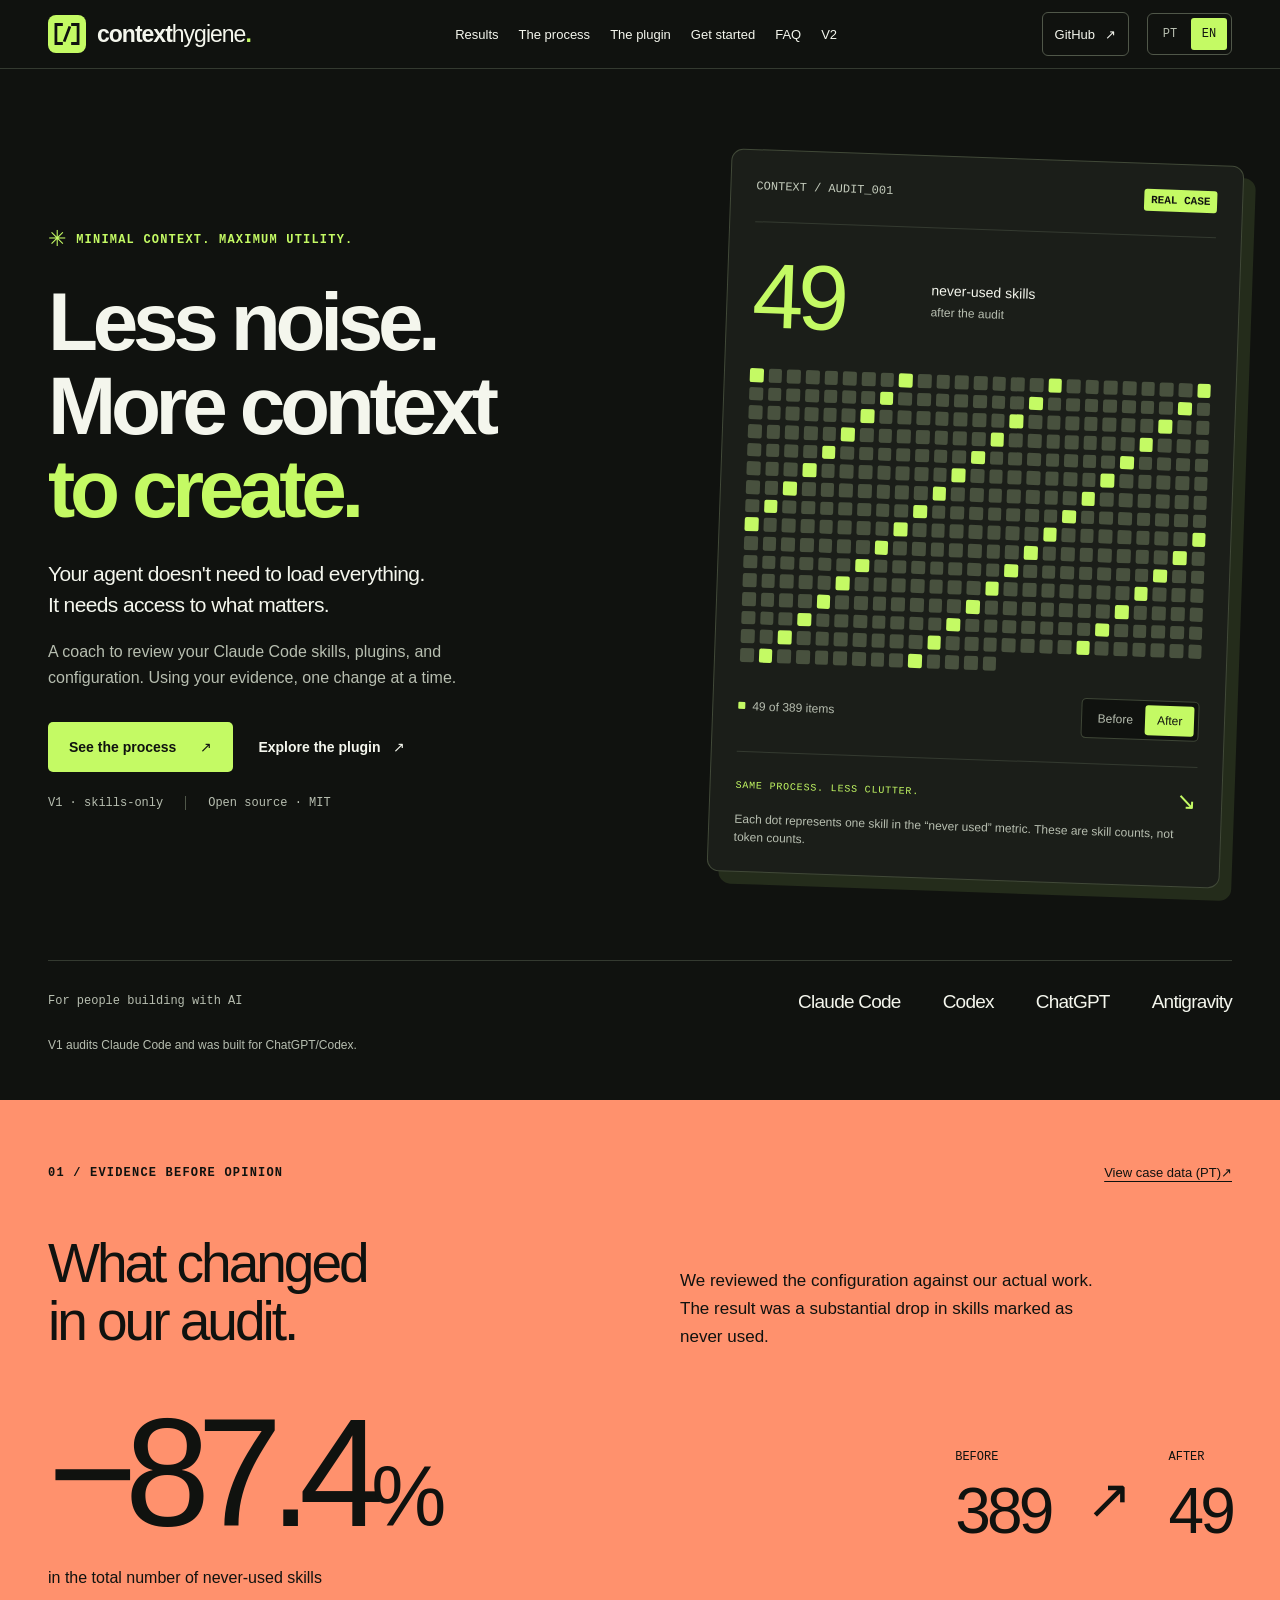
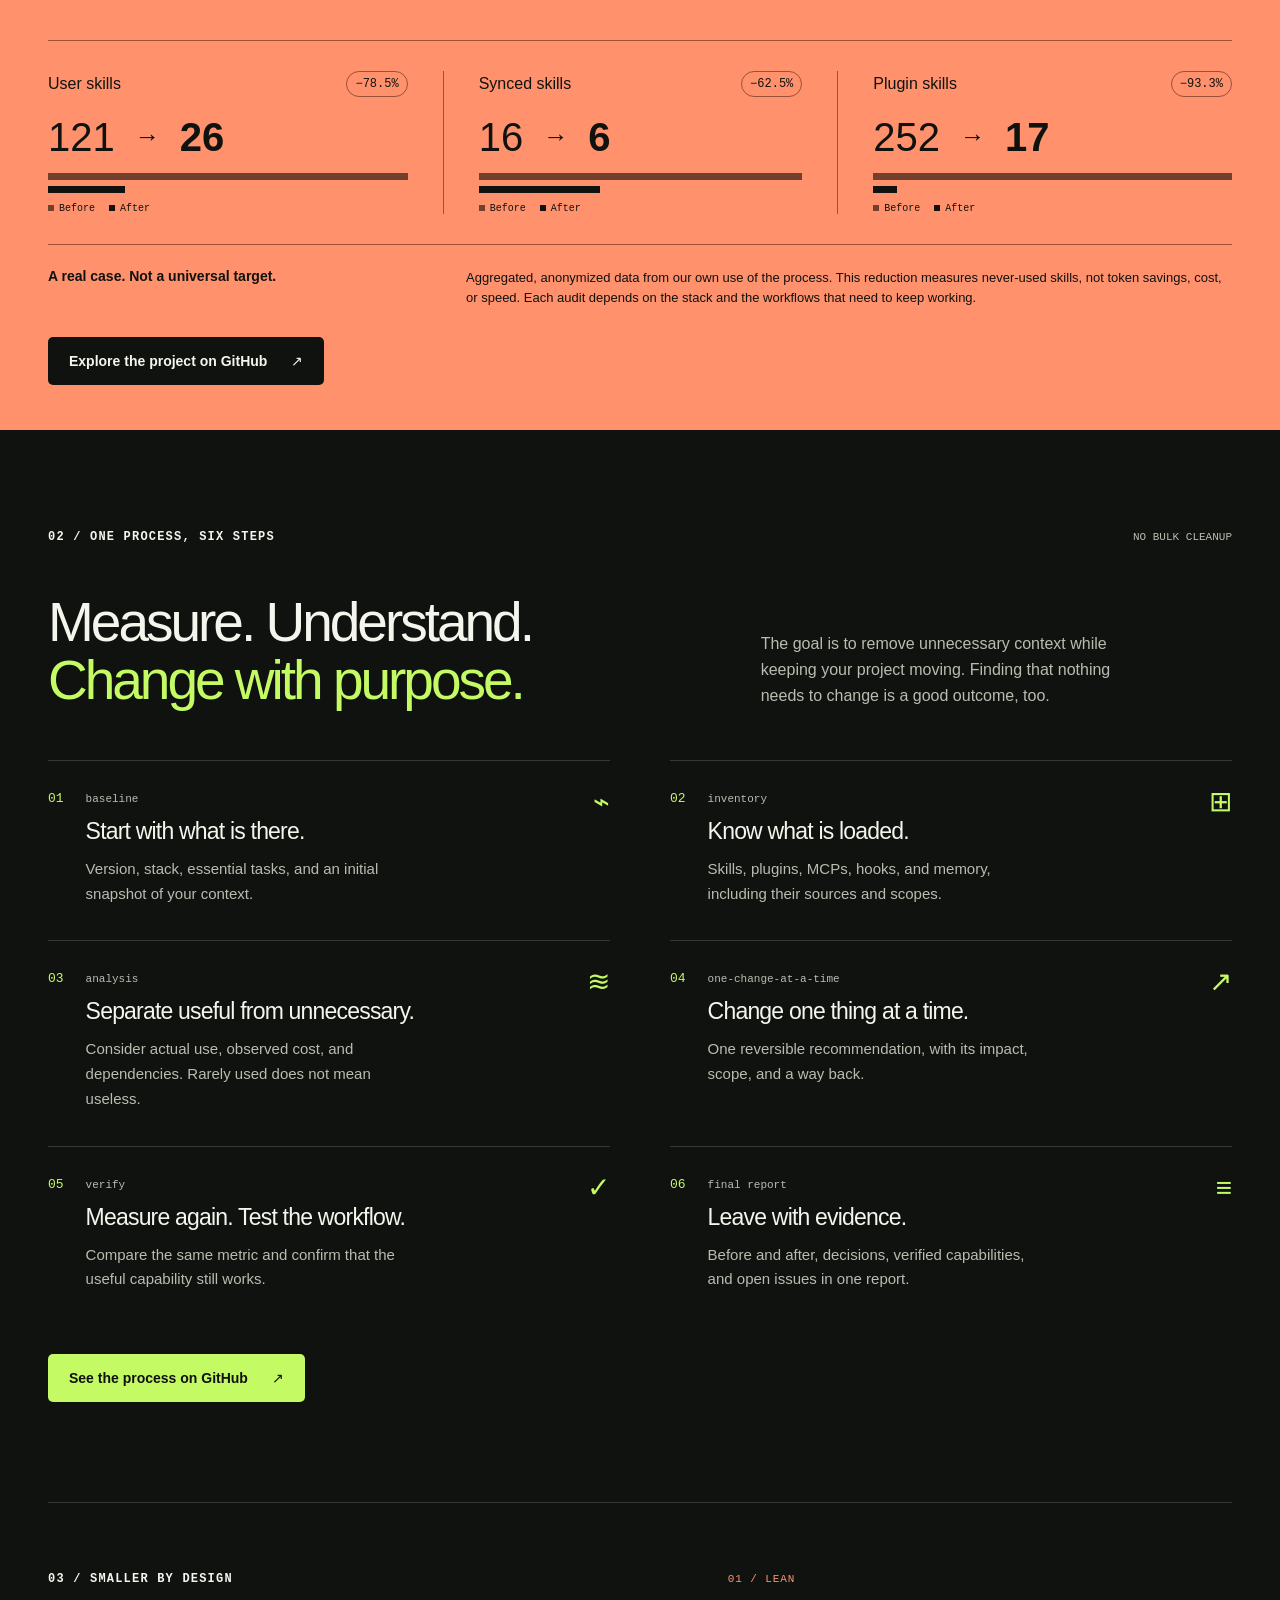
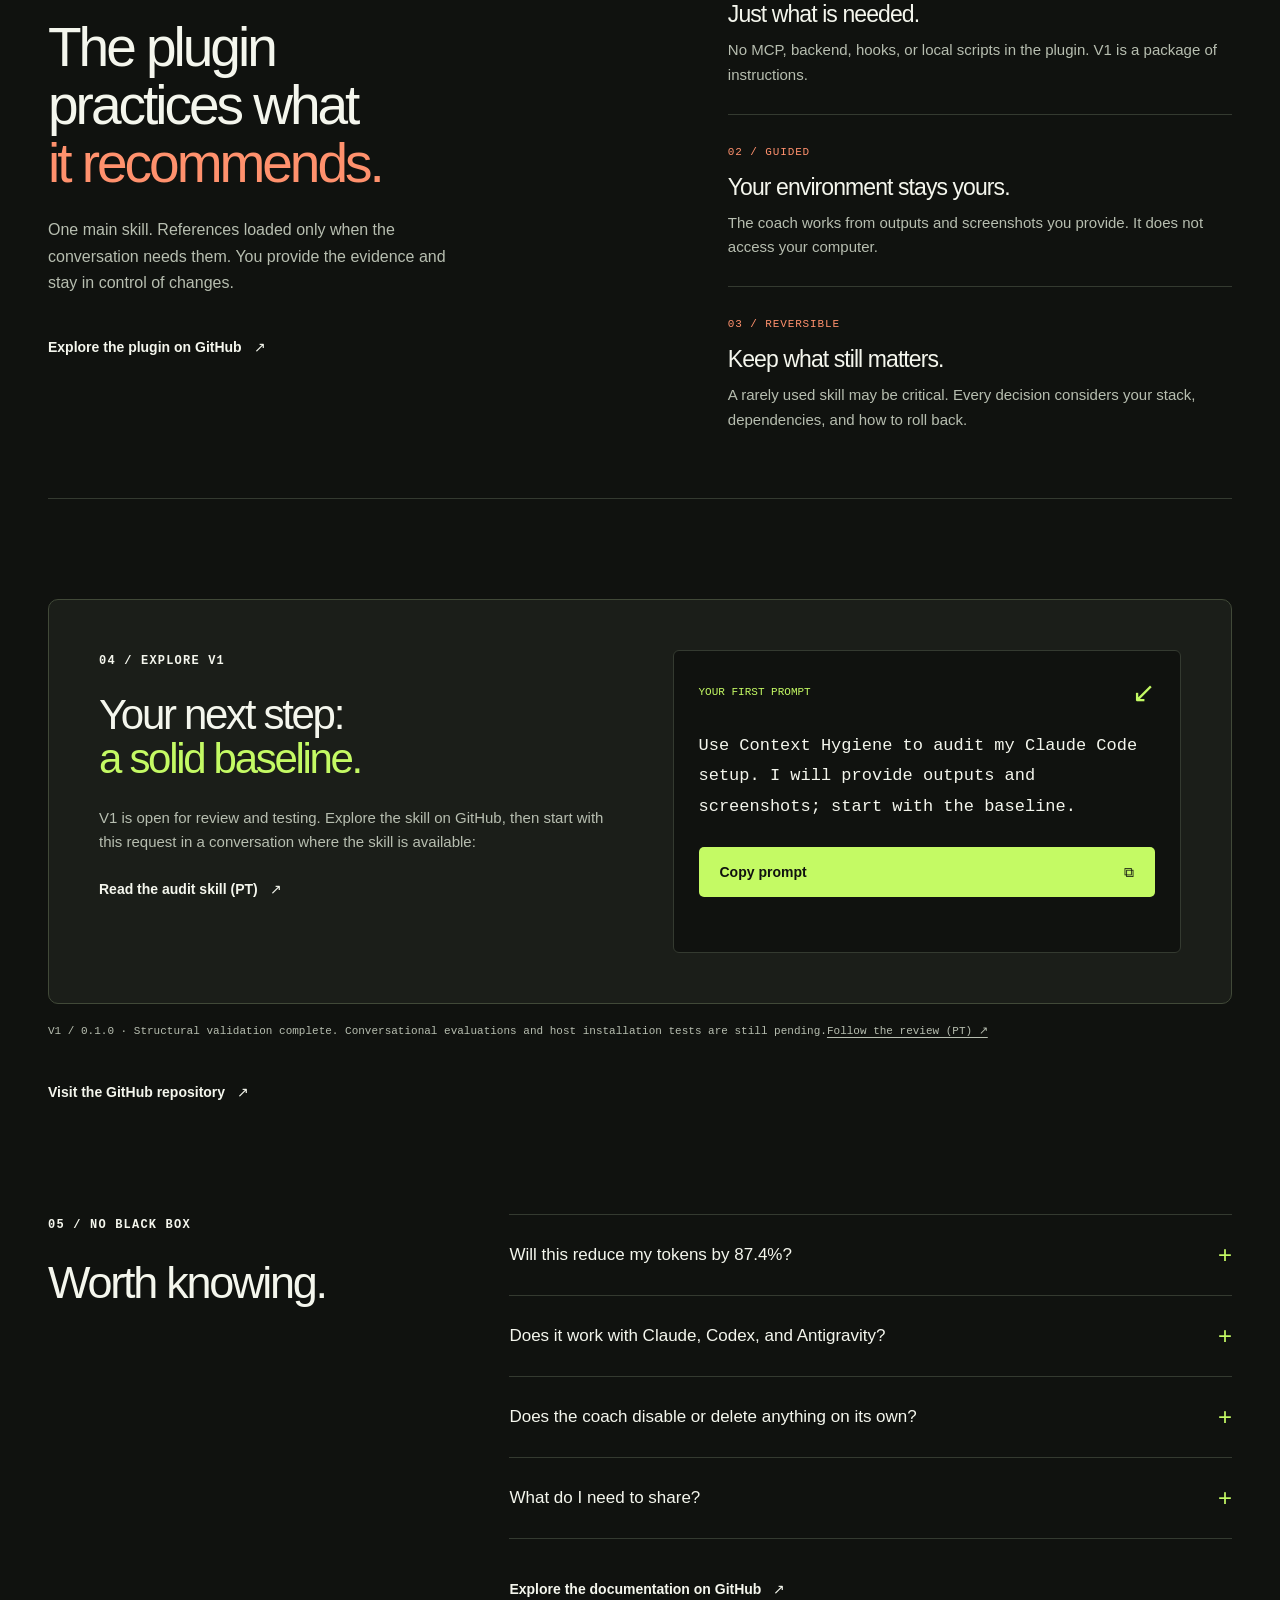
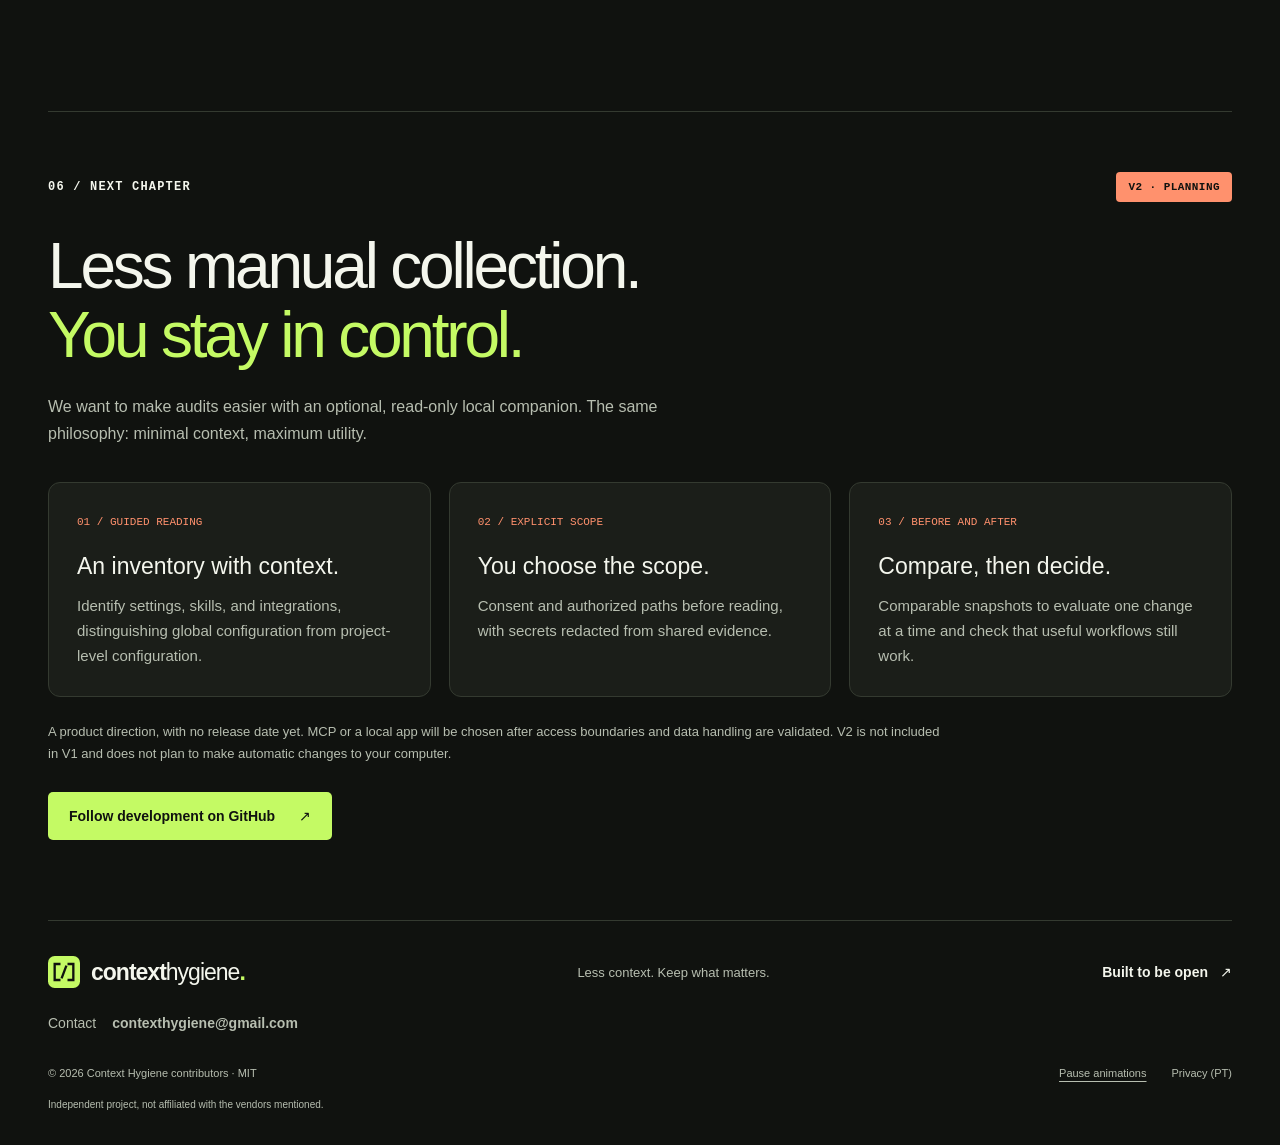
==== commit e68ec623: "Add contact email to Portuguese and English site footers" ====
--- a/docs/en/index.html
+++ b/docs/en/index.html
@@ -2,6 +2,14 @@
 <html lang="en">
   <head>
     <meta charset="utf-8" />
+    <!-- Google tag (gtag.js) -->
+    <script async src="https://www.googletagmanager.com/gtag/js?id=G-0B847D49P5"></script>
+    <script>
+      window.dataLayer = window.dataLayer || [];
+      function gtag(){dataLayer.push(arguments);}
+      gtag('js', new Date());
+      gtag('config', 'G-0B847D49P5');
+    </script>
     <meta name="google-site-verification" content="hh9N2sSiapi07nBoRIc9BzOGK0uihIUKK_z2fYuZ2ms" />
     <meta name="viewport" content="width=device-width, initial-scale=1" />
     <meta name="theme-color" content="#10120f" />
@@ -684,6 +692,10 @@
           >Built to be open<span aria-hidden="true">↗</span></a
         >
       </div>
+      <p class="footer-contact">
+        <span>Contact</span>
+        <a class="text-link" href="mailto:contexthygiene@gmail.com">contexthygiene@gmail.com</a>
+      </p>
       <div class="footer-bottom">
         <span>© 2026 Context Hygiene contributors · MIT</span>
         <div>
--- a/docs/styles.css
+++ b/docs/styles.css
@@ -906,6 +906,18 @@
   font-size: 13px;
   color: var(--muted);
 }
+.footer-contact {
+  display: flex;
+  flex-wrap: wrap;
+  align-items: baseline;
+  gap: 8px 16px;
+  margin-top: 24px;
+  font-size: 14px;
+  color: var(--muted);
+}
+.footer-contact a {
+  overflow-wrap: anywhere;
+}
 .footer-bottom {
   display: flex;
   align-items: center;
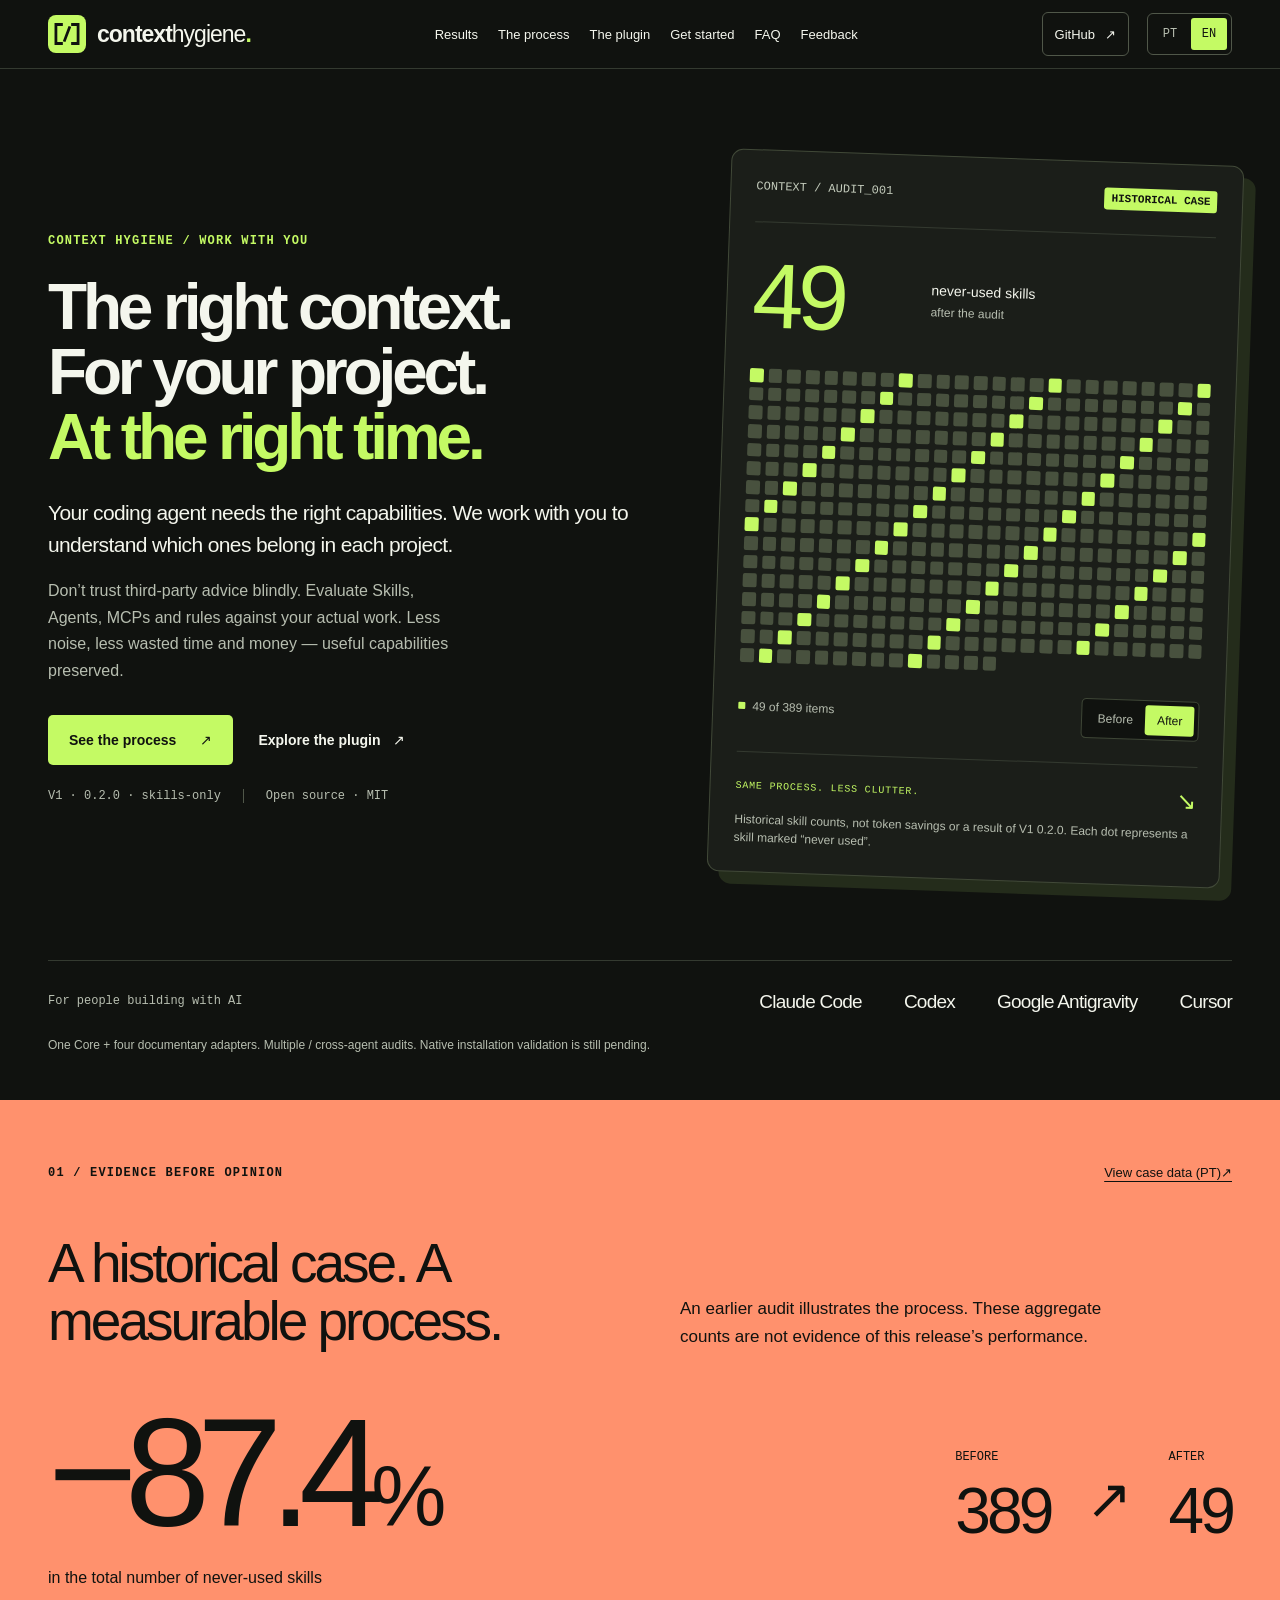
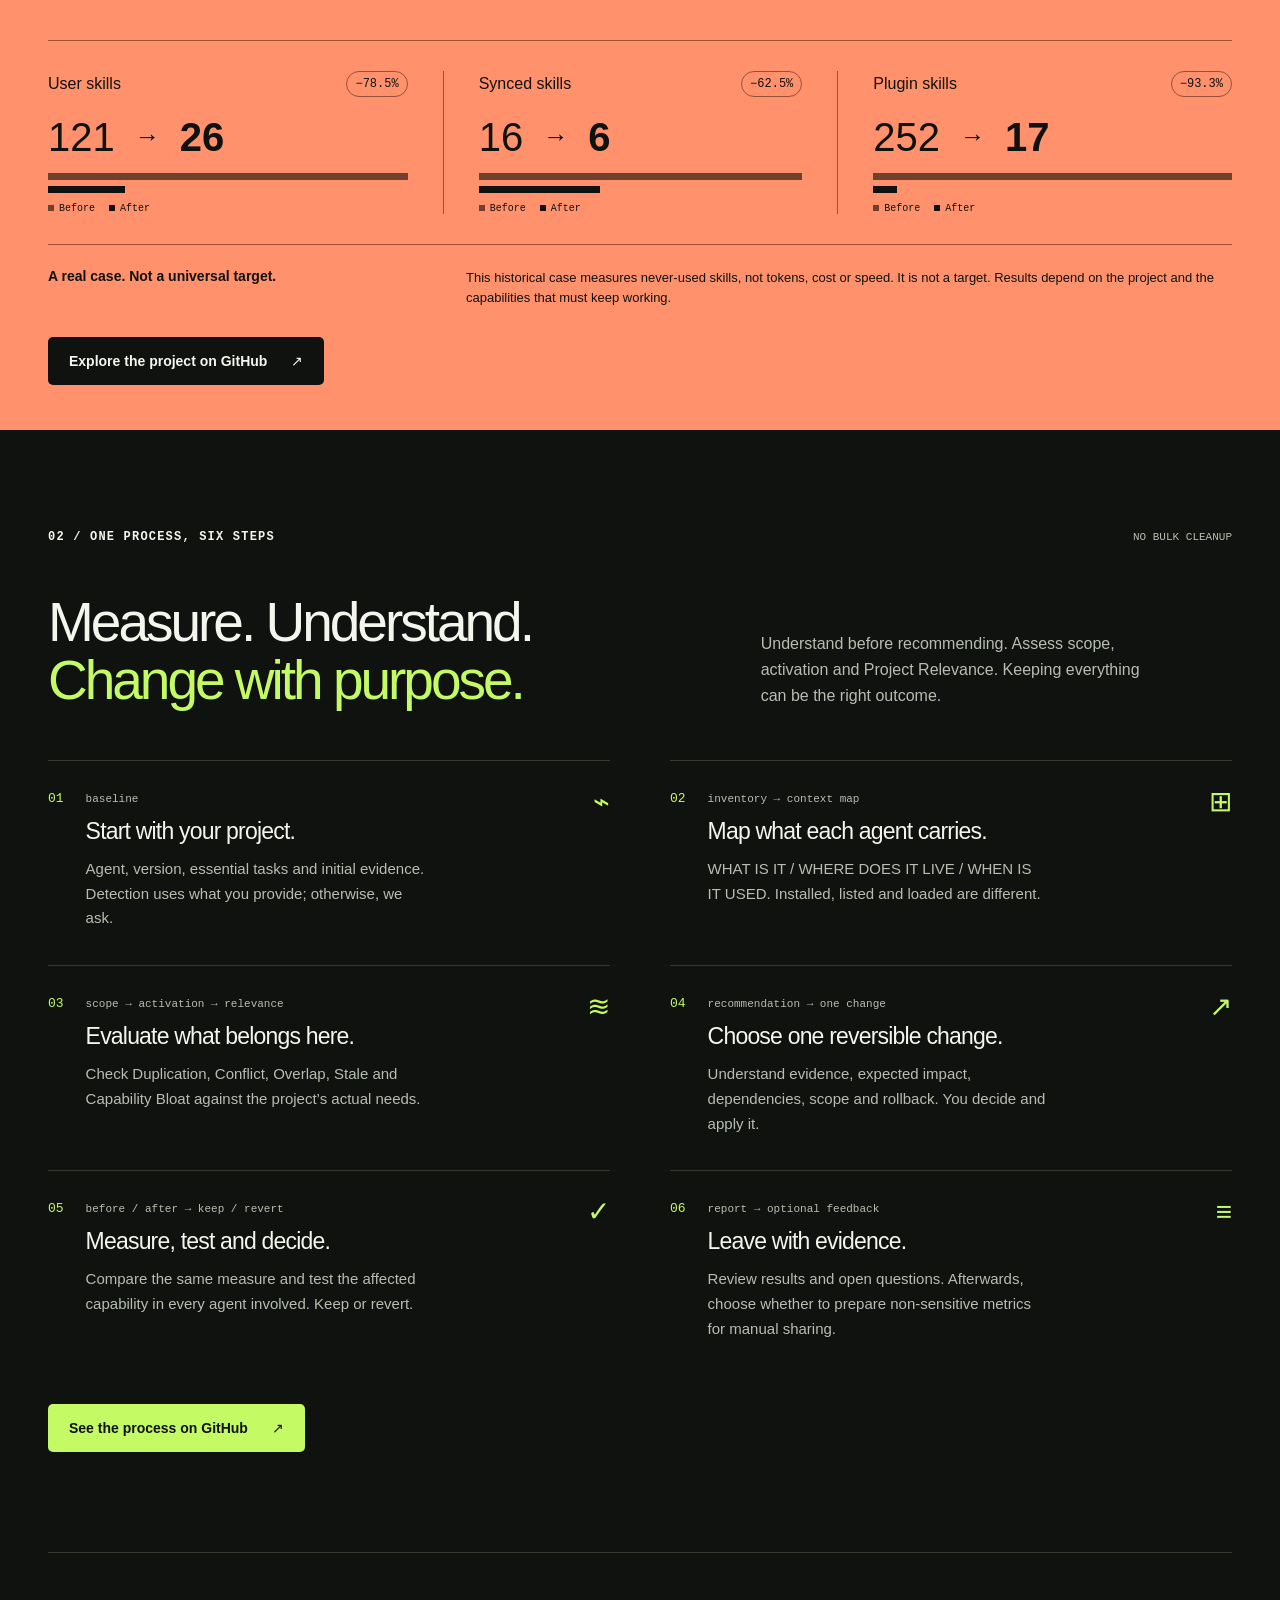
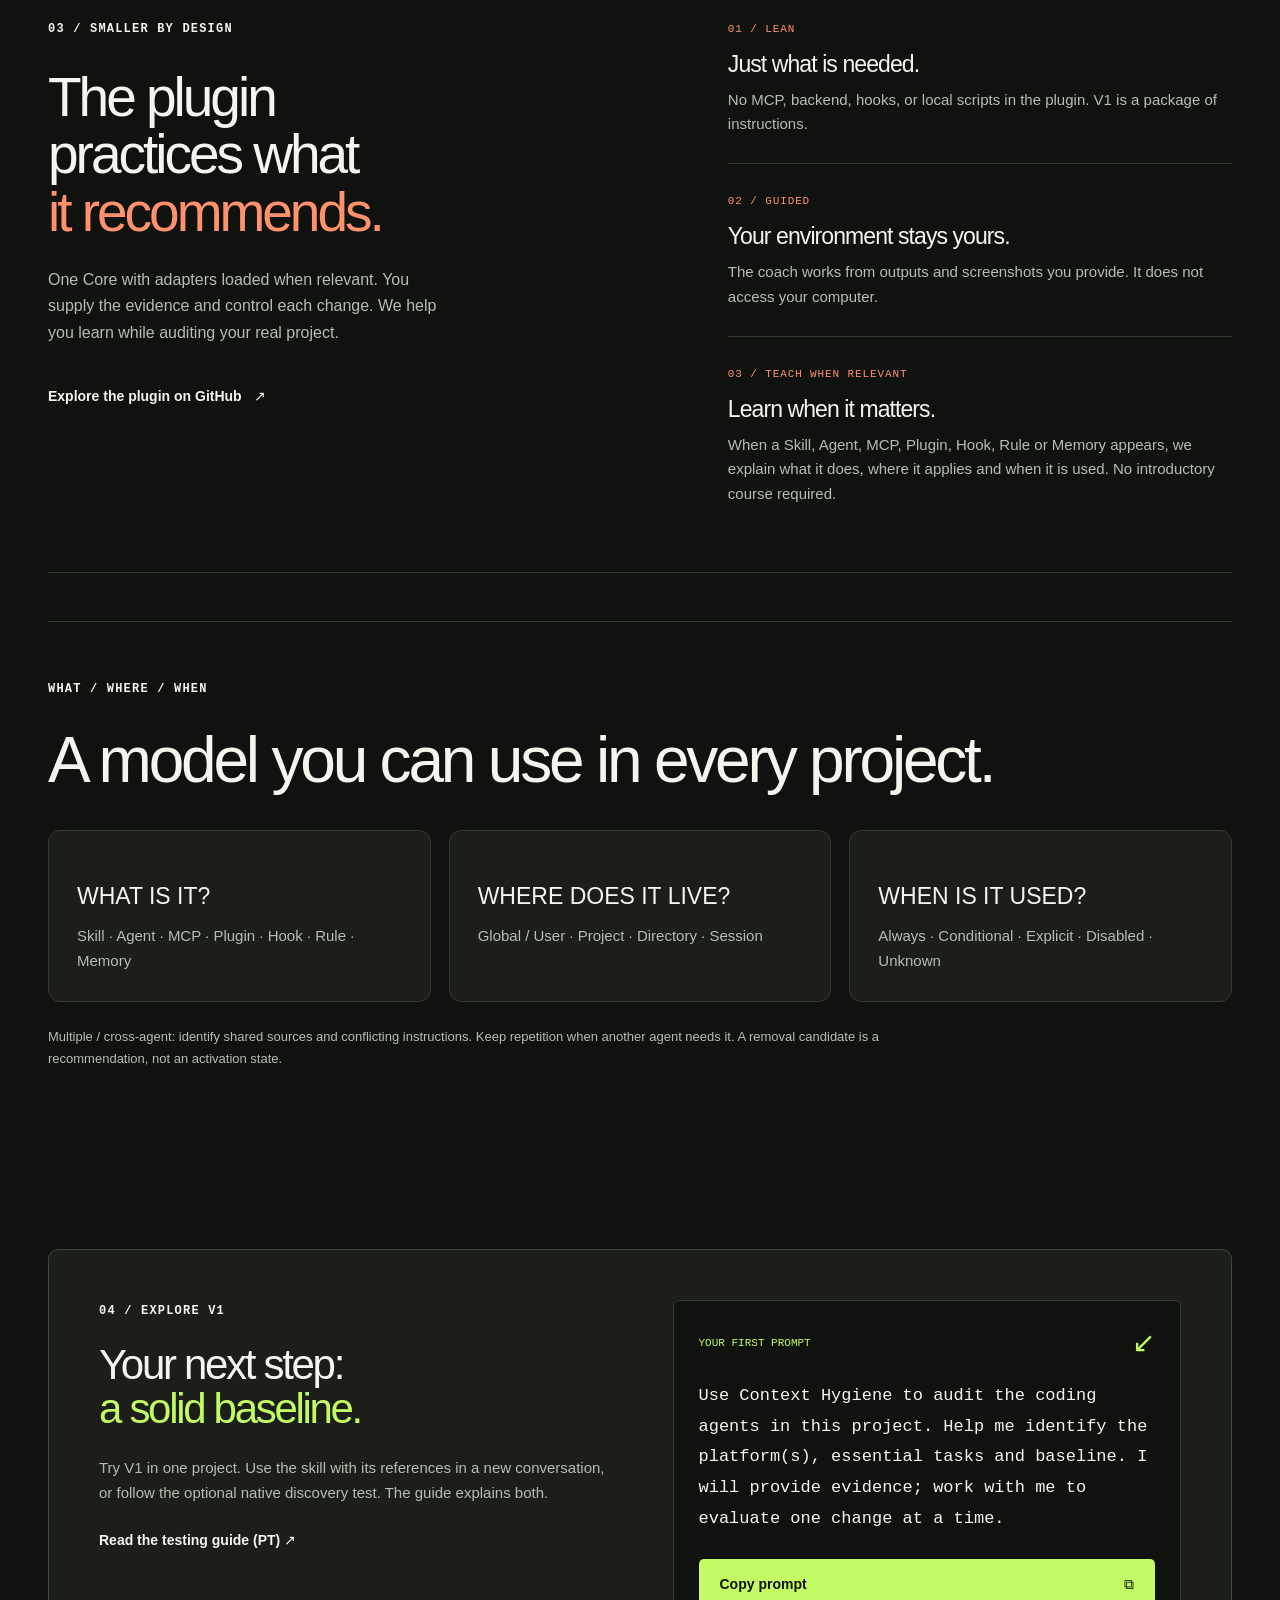
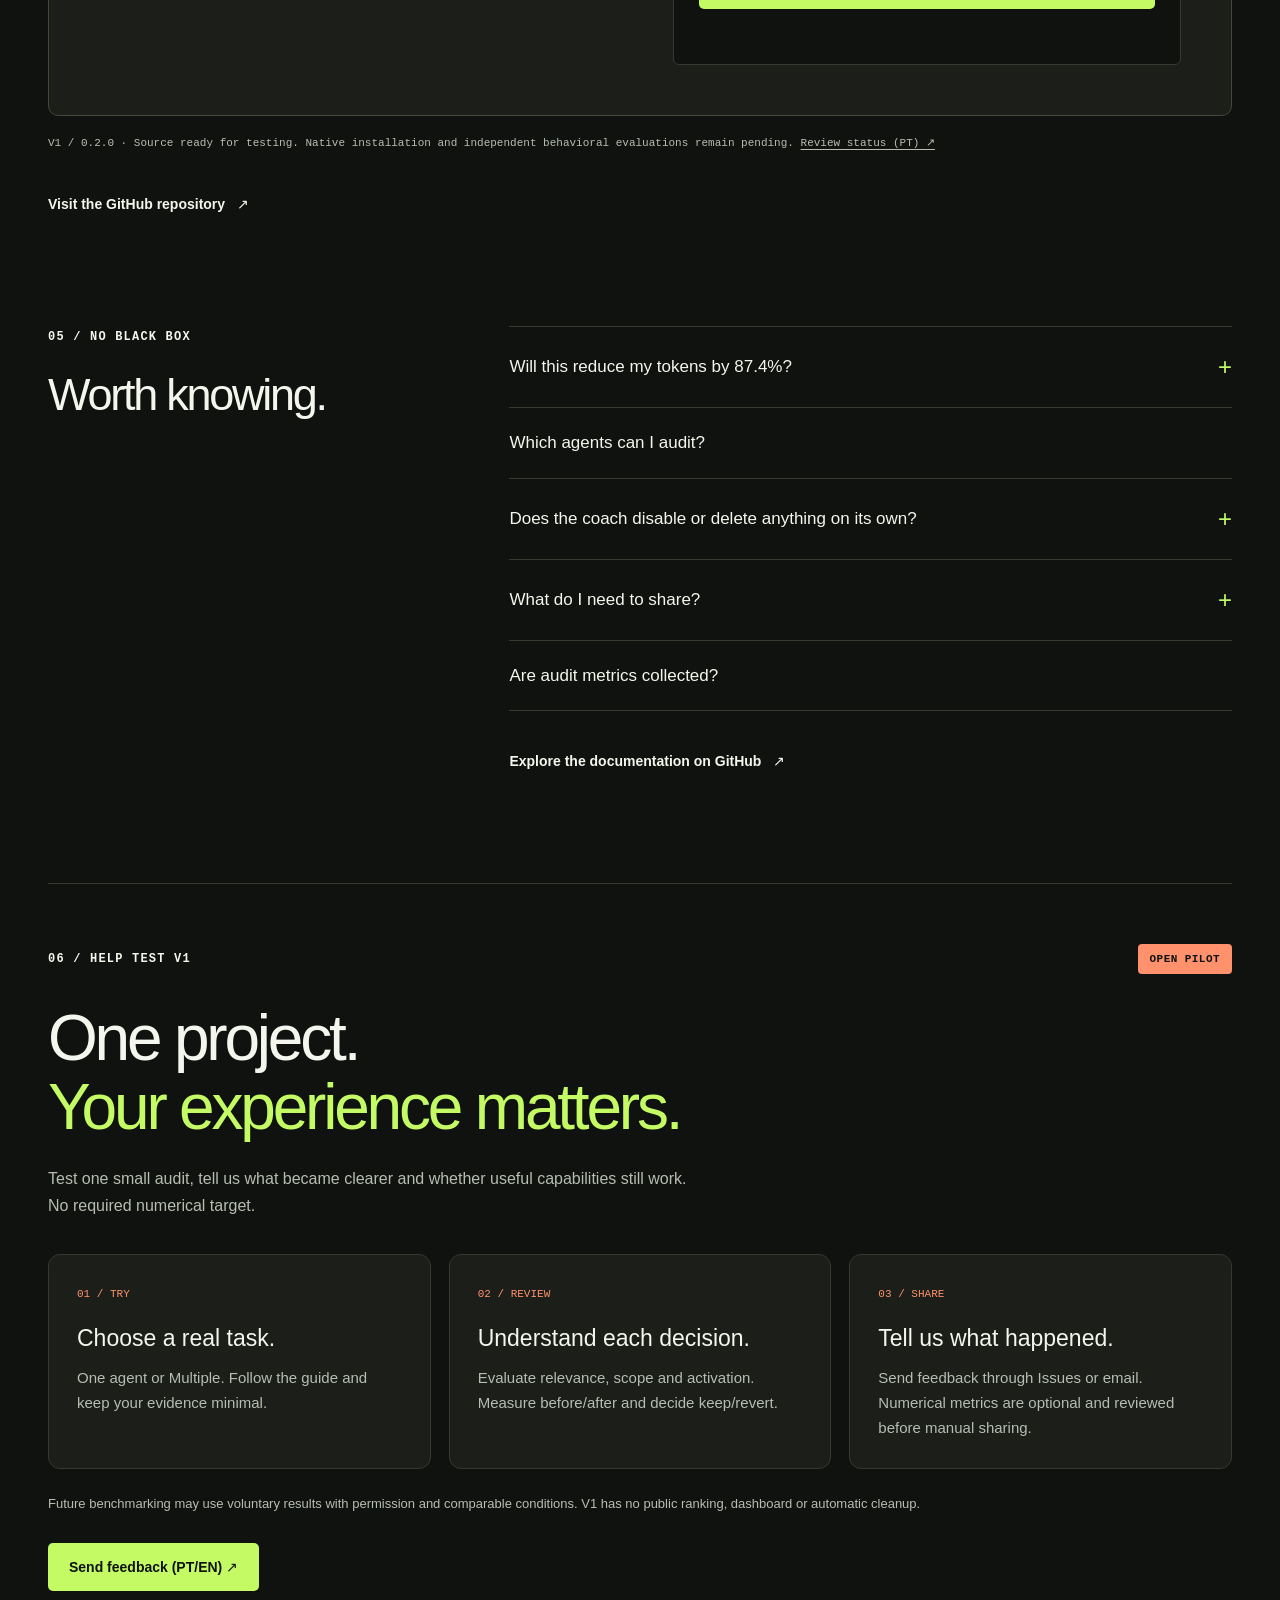
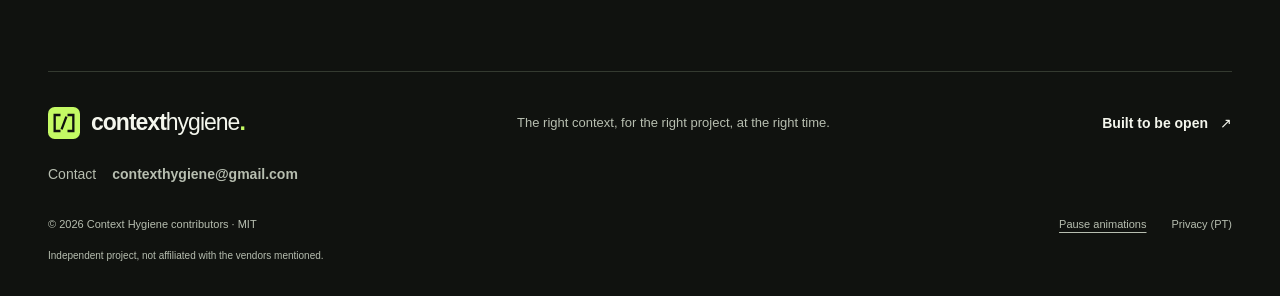
==== commit 2977fabd: "Evolve Context Hygiene V1 into a project-aware multi-agent context coach" ====
--- a/docs/en/index.html
+++ b/docs/en/index.html
@@ -1,159 +1,168 @@
 <!doctype html>
+
 <html lang="en">
   <head>
     <meta charset="utf-8" />
     <!-- Google tag (gtag.js) -->
-    <script async src="https://www.googletagmanager.com/gtag/js?id=G-0B847D49P5"></script>
+    <script
+      async=""
+      src="https://www.googletagmanager.com/gtag/js?id=G-0B847D49P5"
+    ></script>
     <script>
       window.dataLayer = window.dataLayer || [];
-      function gtag(){dataLayer.push(arguments);}
-      gtag('js', new Date());
-      gtag('config', 'G-0B847D49P5');
+      function gtag() {
+        dataLayer.push(arguments);
+      }
+      gtag("js", new Date());
+      gtag("config", "G-0B847D49P5");
     </script>
-    <meta name="google-site-verification" content="hh9N2sSiapi07nBoRIc9BzOGK0uihIUKK_z2fYuZ2ms" />
-    <meta name="viewport" content="width=device-width, initial-scale=1" />
-    <meta name="theme-color" content="#10120f" />
-    <title>Context Hygiene — Less noise. More context to create.</title>
-    <meta
+    <meta
+      content="hh9N2sSiapi07nBoRIc9BzOGK0uihIUKK_z2fYuZ2ms"
+      name="google-site-verification"
+    />
+    <meta content="width=device-width, initial-scale=1" name="viewport" />
+    <meta content="#10120f" name="theme-color" />
+    <title>Context Hygiene — The right context, for the right project.</title>
+    <meta
+      content="A context coach for coding agents. We work with you to evaluate Skills, Agents and MCPs in each project. Claude Code, Codex, Google Antigravity and Cursor."
       name="description"
-      content="A Claude Code context hygiene coach for ChatGPT/Codex. Explore the process and our real case: 389 → 49 never-used skills, an 87.4% reduction."
-    />
-    <meta
+    />
+    <meta
+      content="Context Hygiene — The right context, for the right project."
       property="og:title"
-      content="Context Hygiene — Less noise. More context to create."
-    />
-    <meta
+    />
+    <meta
+      content="A context coach for coding agents. We work with you to evaluate Skills, Agents and MCPs in each project. Claude Code, Codex, Google Antigravity and Cursor."
       property="og:description"
-      content="A guided audit to keep what matters in your Claude Code setup. Explore the process and the results of our real case."
-    />
-    <meta property="og:site_name" content="Context Hygiene" />
-    <meta
+    />
+    <meta content="Context Hygiene" property="og:site_name" />
+    <meta
+      content="https://tonymontezuma.github.io/Context-Hygiene/assets/og-en.png"
       property="og:image"
+    />
+    <meta
       content="https://tonymontezuma.github.io/Context-Hygiene/assets/og-en.png"
-    />
-    <meta
       property="og:image:secure_url"
+    />
+    <meta content="image/png" property="og:image:type" />
+    <meta content="1200" property="og:image:width" />
+    <meta content="630" property="og:image:height" />
+    <meta
+      content="Context Hygiene in lime green and coral. Less noise. More context to create. Real case: 389 to 49 never-used skills, an 87.4% reduction."
+      property="og:image:alt"
+    />
+    <meta content="summary_large_image" name="twitter:card" />
+    <meta
+      content="Context Hygiene — The right context, for the right project."
+      name="twitter:title"
+    />
+    <meta
+      content="A context coach for coding agents. We work with you to evaluate Skills, Agents and MCPs in each project. Claude Code, Codex, Google Antigravity and Cursor."
+      name="twitter:description"
+    />
+    <meta
       content="https://tonymontezuma.github.io/Context-Hygiene/assets/og-en.png"
-    />
-    <meta property="og:image:type" content="image/png" />
-    <meta property="og:image:width" content="1200" />
-    <meta property="og:image:height" content="630" />
-    <meta
-      property="og:image:alt"
+      name="twitter:image"
+    />
+    <meta
       content="Context Hygiene in lime green and coral. Less noise. More context to create. Real case: 389 to 49 never-used skills, an 87.4% reduction."
-    />
-    <meta name="twitter:card" content="summary_large_image" />
-    <meta
-      name="twitter:title"
-      content="Context Hygiene — Less noise. More context to create."
-    />
-    <meta
-      name="twitter:description"
-      content="A Claude Code context hygiene coach for ChatGPT/Codex. Explore the process and our real case: 389 → 49 never-used skills, an 87.4% reduction."
-    />
-    <meta
-      name="twitter:image"
-      content="https://tonymontezuma.github.io/Context-Hygiene/assets/og-en.png"
-    />
-    <meta
       name="twitter:image:alt"
-      content="Context Hygiene in lime green and coral. Less noise. More context to create. Real case: 389 to 49 never-used skills, an 87.4% reduction."
-    />
-    <meta property="og:type" content="website" />
-    <meta property="og:locale" content="en_US" />
-    <meta
+    />
+    <meta content="website" property="og:type" />
+    <meta content="en_US" property="og:locale" />
+    <meta
+      content="https://tonymontezuma.github.io/Context-Hygiene/en/"
       property="og:url"
-      content="https://tonymontezuma.github.io/Context-Hygiene/en/"
     />
     <link
+      href="https://tonymontezuma.github.io/Context-Hygiene/en/"
       rel="canonical"
+    />
+    <link
+      href="https://tonymontezuma.github.io/Context-Hygiene/"
+      hreflang="pt-BR"
+      rel="alternate"
+    />
+    <link
       href="https://tonymontezuma.github.io/Context-Hygiene/en/"
+      hreflang="en"
+      rel="alternate"
     />
     <link
+      href="https://tonymontezuma.github.io/Context-Hygiene/"
+      hreflang="x-default"
       rel="alternate"
-      hreflang="pt-BR"
-      href="https://tonymontezuma.github.io/Context-Hygiene/"
-    />
-    <link
-      rel="alternate"
-      hreflang="en"
-      href="https://tonymontezuma.github.io/Context-Hygiene/en/"
-    />
-    <link
-      rel="alternate"
-      hreflang="x-default"
-      href="https://tonymontezuma.github.io/Context-Hygiene/"
-    />
-    <meta property="og:locale:alternate" content="pt_BR" />
-    <link rel="icon" type="image/svg+xml" href="../assets/mark.svg" />
-    <link rel="stylesheet" href="../styles.css" />
-    <script src="../app.js" defer></script>
+    />
+    <meta content="pt_BR" property="og:locale:alternate" />
+    <link href="../assets/mark.svg" rel="icon" type="image/svg+xml" />
+    <link href="../styles.css" rel="stylesheet" />
+    <script defer="" src="../app.js"></script>
   </head>
   <body>
     <a class="skip-link" href="#conteudo">Skip to content</a>
     <header class="site-header">
       <div class="header wrap">
-        <a class="brand" href="#" aria-label="Context Hygiene, home"
-          ><img src="../assets/mark.svg" width="38" height="38" alt="" /><span
+        <a aria-label="Context Hygiene, home" class="brand" href="#"
+          ><img alt="" height="38" src="../assets/mark.svg" width="38" /><span
             >context<span class="brand-light">hygiene</span
             ><span class="brand-period">.</span></span
           ></a
         >
         <button
-          class="menu-toggle"
-          type="button"
           aria-controls="section-menu"
           aria-expanded="false"
           aria-label="Open menu"
-          hidden
+          class="menu-toggle"
+          hidden=""
+          type="button"
         >
           <span></span><span></span><span></span>
         </button>
-        <nav class="main-nav" id="section-menu" aria-label="Main navigation">
+        <nav aria-label="Main navigation" class="main-nav" id="section-menu">
           <a href="#resultados">Results</a>
           <a href="#processo">The process</a>
           <a href="#plugin">The plugin</a>
           <a href="#comecar">Get started</a>
           <a href="#duvidas">FAQ</a>
-          <a href="#v2">V2</a>
+          <a href="#v2">Feedback</a>
         </nav>
         <a
           class="nav-github"
           href="https://github.com/tonymontezuma/Context-Hygiene"
           >GitHub <span aria-hidden="true">↗</span></a
         >
-        <nav class="language-switch" aria-label="Page language">
-          <a href="../" lang="pt-BR" hreflang="pt-BR" aria-label="Português"
+        <nav aria-label="Page language" class="language-switch">
+          <a aria-label="Português" href="../" hreflang="pt-BR" lang="pt-BR"
             >PT</a
           >
           <a
+            aria-current="page"
+            aria-label="English"
             href="./"
+            hreflang="en"
             lang="en"
-            hreflang="en"
-            aria-label="English"
-            aria-current="page"
             >EN</a
           >
         </nav>
       </div>
     </header>
     <main id="conteudo">
-      <section class="hero wrap" aria-labelledby="hero-title">
+      <section aria-labelledby="hero-title" class="hero wrap">
         <div class="hero-copy">
-          <div class="eyebrow">
-            <span class="tiny-cross" aria-hidden="true">✳</span>MINIMAL CONTEXT.
-            MAXIMUM UTILITY.
-          </div>
+          <div class="eyebrow">CONTEXT HYGIENE / WORK WITH YOU</div>
           <h1 id="hero-title">
-            Less noise.<br />More context<br /><span>to create.</span>
+            The right context.<br />For your project.<br /><span
+              >At the right time.</span
+            >
           </h1>
           <p class="hero-description">
-            Your agent doesn't need to load everything.<br />It needs access to
-            what matters.
+            Your coding agent needs the right capabilities. We work with you to
+            understand which ones belong in each project.
           </p>
           <p class="hero-detail">
-            A coach to review your Claude Code skills, plugins, and
-            configuration. Using your evidence, one change at a time.
+            Don’t trust third-party advice blindly. Evaluate Skills, Agents,
+            MCPs and rules against your actual work. Less noise, less wasted
+            time and money — useful capabilities preserved.
           </p>
           <div class="hero-actions">
             <a class="button button-lime" href="#processo"
@@ -165,16 +174,16 @@
             >
           </div>
           <div class="hero-meta">
-            <span>V1 · skills-only</span><span>Open source · MIT</span>
+            <span>V1 · 0.2.0 · skills-only</span><span>Open source · MIT</span>
           </div>
         </div>
         <div
+          aria-label="Real-case visualization from 389 to 49 never-used skills"
           class="context-visual"
-          aria-label="Real-case visualization from 389 to 49 never-used skills"
         >
           <div class="visual-head">
             <span class="mono">CONTEXT / AUDIT_001</span
-            ><span class="visual-tag">REAL CASE</span>
+            ><span class="visual-tag">HISTORICAL CASE</span>
           </div>
           <div class="visual-number">
             <span id="visual-count">49</span
@@ -184,7 +193,7 @@
               ></span
             >
           </div>
-          <div id="context-grid" class="context-grid" aria-hidden="true"></div>
+          <div aria-hidden="true" class="context-grid" id="context-grid"></div>
           <noscript
             ><p class="no-js-visual">
               389 before<span aria-hidden="true">→</span>49 after<br />340 fewer
@@ -193,18 +202,18 @@
           >
           <div class="visual-bottom">
             <span
-              ><i class="legend-dot" aria-hidden="true"></i
+              ><i aria-hidden="true" class="legend-dot"></i
               ><span id="visual-legend">49 of 389 items</span></span
             >
             <div
+              aria-label="Switch case visualization"
               class="segmented"
+              hidden=""
               role="group"
-              aria-label="Switch case visualization"
-              hidden
-            >
-              <button type="button" data-view="before" aria-pressed="false">
+            >
+              <button aria-pressed="false" data-view="before" type="button">
                 Before</button
-              ><button type="button" data-view="after" aria-pressed="true">
+              ><button aria-pressed="true" data-view="after" type="button">
                 After
               </button>
             </div>
@@ -214,36 +223,36 @@
             ><span aria-hidden="true">↘</span>
           </div>
           <p class="visual-caption">
-            Each dot represents one skill in the “never used” metric. These are
-            skill counts, not token counts.
+            Historical skill counts, not token savings or a result of V1 0.2.0.
+            Each dot represents a skill marked “never used”.
           </p>
         </div>
       </section>
       <div class="audience wrap">
         <p>For people building with AI</p>
         <div>
-          <span>Claude Code</span><span>Codex</span><span>ChatGPT</span
-          ><span>Antigravity</span>
+          <span>Claude Code</span><span>Codex</span
+          ><span>Google Antigravity</span><span>Cursor</span>
         </div>
         <p class="audience-note">
-          V1 audits Claude Code and was built for ChatGPT/Codex.
+          One Core + four documentary adapters. Multiple / cross-agent audits.
+          Native installation validation is still pending.
         </p>
       </div>
-
-      <section class="results" id="resultados" aria-labelledby="results-title">
+      <section aria-labelledby="results-title" class="results" id="resultados">
         <div class="wrap">
           <div class="section-top">
             <span class="eyebrow">01 / EVIDENCE BEFORE OPINION</span
             ><a
-              href="https://github.com/tonymontezuma/Context-Hygiene/blob/main/skills/audit-claude-code/references/benchmark.md"
+              href="https://github.com/tonymontezuma/Context-Hygiene/blob/main/skills/audit-context/references/benchmark.md"
               >View case data (PT)<span aria-hidden="true">↗</span></a
             >
           </div>
           <div class="result-intro">
-            <h2 id="results-title">What changed<br />in our audit.</h2>
-            <p>
-              We reviewed the configuration against our actual work. The result
-              was a substantial drop in skills marked as never used.
+            <h2 id="results-title">A historical case. A measurable process.</h2>
+            <p>
+              An earlier audit illustrates the process. These aggregate counts
+              are not evidence of this release’s performance.
             </p>
           </div>
           <div class="big-result">
@@ -253,7 +262,7 @@
             </div>
             <div class="result-equation">
               <div><span>BEFORE</span><strong>389</strong></div>
-              <span class="equation-arrow" aria-hidden="true">↗</span>
+              <span aria-hidden="true" class="equation-arrow">↗</span>
               <div><span>AFTER</span><strong>49</strong></div>
             </div>
           </div>
@@ -265,10 +274,10 @@
               </div>
               <p>
                 <span>121</span
-                ><span class="metric-arrow" aria-hidden="true">→</span
+                ><span aria-hidden="true" class="metric-arrow">→</span
                 ><strong>26</strong>
               </p>
-              <div class="bar-pair" aria-hidden="true">
+              <div aria-hidden="true" class="bar-pair">
                 <div class="bar-before"></div>
                 <div class="bar-after" style="--bar: 21.49%"></div>
               </div>
@@ -283,10 +292,10 @@
               </div>
               <p>
                 <span>16</span
-                ><span class="metric-arrow" aria-hidden="true">→</span
+                ><span aria-hidden="true" class="metric-arrow">→</span
                 ><strong>6</strong>
               </p>
-              <div class="bar-pair" aria-hidden="true">
+              <div aria-hidden="true" class="bar-pair">
                 <div class="bar-before"></div>
                 <div class="bar-after" style="--bar: 37.5%"></div>
               </div>
@@ -301,10 +310,10 @@
               </div>
               <p>
                 <span>252</span
-                ><span class="metric-arrow" aria-hidden="true">→</span
+                ><span aria-hidden="true" class="metric-arrow">→</span
                 ><strong>17</strong>
               </p>
-              <div class="bar-pair" aria-hidden="true">
+              <div aria-hidden="true" class="bar-pair">
                 <div class="bar-before"></div>
                 <div class="bar-after" style="--bar: 6.75%"></div>
               </div>
@@ -316,13 +325,11 @@
           <div class="result-note">
             <strong>A real case. Not a universal target.</strong>
             <p>
-              Aggregated, anonymized data from our own use of the process. This
-              reduction measures never-used skills, not token savings, cost, or
-              speed. Each audit depends on the stack and the workflows that need
-              to keep working.
-            </p>
-          </div>
-
+              This historical case measures never-used skills, not tokens, cost
+              or speed. It is not a target. Results depend on the project and
+              the capabilities that must keep working.
+            </p>
+          </div>
           <div class="section-cta">
             <a
               class="button button-dark"
@@ -333,11 +340,10 @@
           </div>
         </div>
       </section>
-
       <section
+        aria-labelledby="method-title"
         class="method wrap section-space"
         id="processo"
-        aria-labelledby="method-title"
       >
         <div class="section-top">
           <span class="eyebrow">02 / ONE PROCESS, SIX STEPS</span
@@ -350,8 +356,8 @@
             >
           </h2>
           <p>
-            The goal is to remove unnecessary context while keeping your project
-            moving. Finding that nothing needs to change is a good outcome, too.
+            Understand before recommending. Assess scope, activation and Project
+            Relevance. Keeping everything can be the right outcome.
           </p>
         </div>
         <ol class="steps">
@@ -359,76 +365,75 @@
             <span class="step-number">01</span>
             <div>
               <span class="step-code">baseline</span>
-              <h3>Start with what is there.</h3>
-              <p>
-                Version, stack, essential tasks, and an initial snapshot of your
-                context.
-              </p>
-            </div>
-            <span class="step-symbol" aria-hidden="true">⌁</span>
+              <h3>Start with your project.</h3>
+              <p>
+                Agent, version, essential tasks and initial evidence. Detection
+                uses what you provide; otherwise, we ask.
+              </p>
+            </div>
+            <span aria-hidden="true" class="step-symbol">⌁</span>
           </li>
           <li>
             <span class="step-number">02</span>
             <div>
-              <span class="step-code">inventory</span>
-              <h3>Know what is loaded.</h3>
-              <p>
-                Skills, plugins, MCPs, hooks, and memory, including their
-                sources and scopes.
-              </p>
-            </div>
-            <span class="step-symbol" aria-hidden="true">⊞</span>
+              <span class="step-code">inventory → context map</span>
+              <h3>Map what each agent carries.</h3>
+              <p>
+                WHAT IS IT / WHERE DOES IT LIVE / WHEN IS IT USED. Installed,
+                listed and loaded are different.
+              </p>
+            </div>
+            <span aria-hidden="true" class="step-symbol">⊞</span>
           </li>
           <li>
             <span class="step-number">03</span>
             <div>
-              <span class="step-code">analysis</span>
-              <h3>Separate useful from unnecessary.</h3>
-              <p>
-                Consider actual use, observed cost, and dependencies. Rarely
-                used does not mean useless.
-              </p>
-            </div>
-            <span class="step-symbol" aria-hidden="true">≋</span>
+              <span class="step-code">scope → activation → relevance</span>
+              <h3>Evaluate what belongs here.</h3>
+              <p>
+                Check Duplication, Conflict, Overlap, Stale and Capability Bloat
+                against the project’s actual needs.
+              </p>
+            </div>
+            <span aria-hidden="true" class="step-symbol">≋</span>
           </li>
           <li>
             <span class="step-number">04</span>
             <div>
-              <span class="step-code">one-change-at-a-time</span>
-              <h3>Change one thing at a time.</h3>
-              <p>
-                One reversible recommendation, with its impact, scope, and a way
-                back.
-              </p>
-            </div>
-            <span class="step-symbol" aria-hidden="true">↗</span>
+              <span class="step-code">recommendation → one change</span>
+              <h3>Choose one reversible change.</h3>
+              <p>
+                Understand evidence, expected impact, dependencies, scope and
+                rollback. You decide and apply it.
+              </p>
+            </div>
+            <span aria-hidden="true" class="step-symbol">↗</span>
           </li>
           <li>
             <span class="step-number">05</span>
             <div>
-              <span class="step-code">verify</span>
-              <h3>Measure again. Test the workflow.</h3>
-              <p>
-                Compare the same metric and confirm that the useful capability
-                still works.
-              </p>
-            </div>
-            <span class="step-symbol" aria-hidden="true">✓</span>
+              <span class="step-code">before / after → keep / revert</span>
+              <h3>Measure, test and decide.</h3>
+              <p>
+                Compare the same measure and test the affected capability in
+                every agent involved. Keep or revert.
+              </p>
+            </div>
+            <span aria-hidden="true" class="step-symbol">✓</span>
           </li>
           <li>
             <span class="step-number">06</span>
             <div>
-              <span class="step-code">final report</span>
+              <span class="step-code">report → optional feedback</span>
               <h3>Leave with evidence.</h3>
               <p>
-                Before and after, decisions, verified capabilities, and open
-                issues in one report.
-              </p>
-            </div>
-            <span class="step-symbol" aria-hidden="true">≡</span>
+                Review results and open questions. Afterwards, choose whether to
+                prepare non-sensitive metrics for manual sharing.
+              </p>
+            </div>
+            <span aria-hidden="true" class="step-symbol">≡</span>
           </li>
         </ol>
-
         <div class="section-cta">
           <a
             class="button button-lime"
@@ -437,11 +442,10 @@
           >
         </div>
       </section>
-
       <section
+        aria-labelledby="principles-title"
         class="principles wrap"
         id="plugin"
-        aria-labelledby="principles-title"
       >
         <div class="principle-statement">
           <span class="eyebrow">03 / SMALLER BY DESIGN</span>
@@ -451,10 +455,10 @@
             >
           </h2>
           <p>
-            One main skill. References loaded only when the conversation needs
-            them. You provide the evidence and stay in control of changes.
+            One Core with adapters loaded when relevant. You supply the evidence
+            and control each change. We help you learn while auditing your real
+            project.
           </p>
-
           <div class="section-cta">
             <a
               class="text-link"
@@ -481,20 +485,45 @@
             </p>
           </article>
           <article>
-            <span class="principle-label">03 / REVERSIBLE</span>
-            <h3>Keep what still matters.</h3>
-            <p>
-              A rarely used skill may be critical. Every decision considers your
-              stack, dependencies, and how to roll back.
+            <span class="principle-label">03 / TEACH WHEN RELEVANT</span>
+            <h3>Learn when it matters.</h3>
+            <p>
+              When a Skill, Agent, MCP, Plugin, Hook, Rule or Memory appears, we
+              explain what it does, where it applies and when it is used. No
+              introductory course required.
             </p>
           </article>
         </div>
       </section>
-
+      <section aria-labelledby="map-title" class="roadmap wrap mental-model">
+        <div class="roadmap-heading">
+          <span class="eyebrow">WHAT / WHERE / WHEN</span>
+        </div>
+        <h2 id="map-title">A model you can use in every project.</h2>
+        <div class="roadmap-grid">
+          <article>
+            <h3>WHAT IS IT?</h3>
+            <p>Skill · Agent · MCP · Plugin · Hook · Rule · Memory</p>
+          </article>
+          <article>
+            <h3>WHERE DOES IT LIVE?</h3>
+            <p>Global / User · Project · Directory · Session</p>
+          </article>
+          <article>
+            <h3>WHEN IS IT USED?</h3>
+            <p>Always · Conditional · Explicit · Disabled · Unknown</p>
+          </article>
+        </div>
+        <p class="roadmap-note">
+          Multiple / cross-agent: identify shared sources and conflicting
+          instructions. Keep repetition when another agent needs it. A removal
+          candidate is a recommendation, not an activation state.
+        </p>
+      </section>
       <section
+        aria-labelledby="start-title"
         class="start-section wrap section-space"
         id="comecar"
-        aria-labelledby="start-title"
       >
         <div class="start-card">
           <div>
@@ -503,14 +532,14 @@
               Your next step:<br /><span>a solid baseline.</span>
             </h2>
             <p>
-              V1 is open for review and testing. Explore the skill on GitHub,
-              then start with this request in a conversation where the skill is
-              available:
+              Try V1 in one project. Use the skill with its references in a new
+              conversation, or follow the optional native discovery test. The
+              guide explains both.
             </p>
             <a
               class="text-link"
-              href="https://github.com/tonymontezuma/Context-Hygiene/blob/main/skills/audit-claude-code/SKILL.md"
-              >Read the audit skill (PT)<span aria-hidden="true">↗</span></a
+              href="https://github.com/tonymontezuma/Context-Hygiene/blob/main/docs/TESTING.md"
+              >Read the testing guide (PT) ↗</a
             >
           </div>
           <div class="prompt-card">
@@ -519,28 +548,30 @@
               ><span aria-hidden="true">↙</span>
             </div>
             <p id="starter-prompt">
-              Use Context Hygiene to audit my Claude Code setup. I will provide
-              outputs and screenshots; start with the baseline.
+              Use Context Hygiene to audit the coding agents in this project.
+              Help me identify the platform(s), essential tasks and baseline. I
+              will provide evidence; work with me to evaluate one change at a
+              time.
             </p>
             <button
+              class="button button-lime"
+              hidden=""
               id="copy-prompt"
-              class="button button-lime"
               type="button"
-              hidden
             >
               Copy prompt<span aria-hidden="true">⧉</span>
             </button>
-            <p id="copy-status" class="copy-status" role="status"></p>
+            <p class="copy-status" id="copy-status" role="status"></p>
           </div>
         </div>
         <p class="release-note">
-          V1 / 0.1.0 · Structural validation complete. Conversational
-          evaluations and host installation tests are still pending.<a
+          V1 / 0.2.0 · Source ready for testing. Native installation and
+          independent behavioral evaluations remain pending.
+          <a
             href="https://github.com/tonymontezuma/Context-Hygiene/blob/main/evals/REVIEW.md"
-            >Follow the review (PT) ↗</a
+            >Review status (PT) ↗</a
           >
         </p>
-
         <div class="section-cta">
           <a
             class="text-link"
@@ -549,8 +580,7 @@
           >
         </div>
       </section>
-
-      <section class="faq wrap" id="duvidas" aria-labelledby="faq-title">
+      <section aria-labelledby="faq-title" class="faq wrap" id="duvidas">
         <div>
           <span class="eyebrow">05 / NO BLACK BOX</span>
           <h2 id="faq-title">Worth knowing.</h2>
@@ -563,26 +593,18 @@
               >
             </summary>
             <p>
-              Possibly YES, or even more. That percentage is the reduction in
-              skills marked as never used in our anonymized case: from 389 to
-              49. Token savings need their own comparable measurements. The
-              process aims to reduce unnecessary context without promising a
-              universal result.
+              No token-saving percentage has been measured. The historical 87.4%
+              describes never-used skill counts. Tokens, time and money each
+              require their own comparable measurements.
             </p>
           </details>
           <details>
-            <summary>
-              Does it work with Claude, Codex, and Antigravity?<span
-                aria-hidden="true"
-                >+</span
-              >
-            </summary>
-            <p>
-              V1 is structured as a skills plugin for ChatGPT/Codex, and the
-              environment it audits is Claude Code. People using Antigravity and
-              other agents can explore and apply the principles; native support
-              and audits of those environments have not been validated in this
-              version.
+            <summary>Which agents can I audit?</summary>
+            <p>
+              V1 includes documentary adapters for Claude Code, Codex, Google
+              Antigravity and Cursor, with a Multiple mode. This is
+              architectural support; native installation and full audits in all
+              four hosts still need testing.
             </p>
           </details>
           <details>
@@ -603,16 +625,24 @@
               What do I need to share?<span aria-hidden="true">+</span>
             </summary>
             <p>
-              Your version, stack, essential tasks, and outputs or screenshots
-              of the requested diagnostics, such as Stats and /skills. Redact
-              keys, tokens, and private data before sharing. The conversation
-              remains subject to the host platform’s policies.<a
+              Share the version, essential tasks and the smallest relevant
+              inventory or screenshot. Hide secrets first. Missing token metrics
+              remain unknown. Host privacy policies still apply.
+              <a
                 href="https://github.com/tonymontezuma/Context-Hygiene/blob/main/PRIVACY.md"
-                >Read the privacy policy (PT).</a
+                >Privacy (PT).</a
               >
             </p>
           </details>
-
+          <details>
+            <summary>Are audit metrics collected?</summary>
+            <p>
+              Off by default. After the report, you may opt in to prepare
+              non-sensitive numbers, review them and share manually. No
+              collector or automatic sending. Existing website GA4 analytics is
+              separate from audit metrics.
+            </p>
+          </details>
           <div class="section-cta">
             <a
               class="text-link"
@@ -623,56 +653,54 @@
           </div>
         </div>
       </section>
-      <section class="roadmap wrap" id="v2" aria-labelledby="v2-title">
+      <section aria-labelledby="v2-title" class="roadmap wrap" id="v2">
         <div class="roadmap-heading">
-          <span class="eyebrow">06 / NEXT CHAPTER</span>
-          <span class="roadmap-status">V2 · PLANNING</span>
+          <span class="eyebrow">06 / HELP TEST V1</span>
+          <span class="roadmap-status">OPEN PILOT</span>
         </div>
         <h2 id="v2-title">
-          Less manual collection.<br /><span>You stay in control.</span>
+          One project.<br /><span>Your experience matters.</span>
         </h2>
         <p class="roadmap-intro">
-          We want to make audits easier with an optional, read-only local
-          companion. The same philosophy: minimal context, maximum utility.
+          Test one small audit, tell us what became clearer and whether useful
+          capabilities still work. No required numerical target.
         </p>
         <div class="roadmap-grid">
           <article>
-            <span class="mono roadmap-number">01 / GUIDED READING</span>
-            <h3>An inventory with context.</h3>
-            <p>
-              Identify settings, skills, and integrations, distinguishing global
-              configuration from project-level configuration.
-            </p>
-          </article>
-          <article>
-            <span class="mono roadmap-number">02 / EXPLICIT SCOPE</span>
-            <h3>You choose the scope.</h3>
-            <p>
-              Consent and authorized paths before reading, with secrets redacted
-              from shared evidence.
-            </p>
-          </article>
-          <article>
-            <span class="mono roadmap-number">03 / BEFORE AND AFTER</span>
-            <h3>Compare, then decide.</h3>
-            <p>
-              Comparable snapshots to evaluate one change at a time and check
-              that useful workflows still work.
+            <span class="mono roadmap-number">01 / TRY</span>
+            <h3>Choose a real task.</h3>
+            <p>
+              One agent or Multiple. Follow the guide and keep your evidence
+              minimal.
+            </p>
+          </article>
+          <article>
+            <span class="mono roadmap-number">02 / REVIEW</span>
+            <h3>Understand each decision.</h3>
+            <p>
+              Evaluate relevance, scope and activation. Measure before/after and
+              decide keep/revert.
+            </p>
+          </article>
+          <article>
+            <span class="mono roadmap-number">03 / SHARE</span>
+            <h3>Tell us what happened.</h3>
+            <p>
+              Send feedback through Issues or email. Numerical metrics are
+              optional and reviewed before manual sharing.
             </p>
           </article>
         </div>
         <p class="roadmap-note">
-          A product direction, with no release date yet. MCP or a local app will
-          be chosen after access boundaries and data handling are validated. V2
-          is not included in V1 and does not plan to make automatic changes to
-          your computer.
+          Future benchmarking may use voluntary results with permission and
+          comparable conditions. V1 has no public ranking, dashboard or
+          automatic cleanup.
         </p>
-
         <div class="section-cta">
           <a
             class="button button-lime"
-            href="https://github.com/tonymontezuma/Context-Hygiene"
-            >Follow development on GitHub <span aria-hidden="true">↗</span></a
+            href="https://github.com/tonymontezuma/Context-Hygiene/blob/main/docs/FEEDBACK.md"
+            >Send feedback (PT/EN) ↗</a
           >
         </div>
       </section>
@@ -680,12 +708,12 @@
     <footer class="footer wrap">
       <div class="footer-main">
         <a class="brand" href="#"
-          ><img src="../assets/mark.svg" width="32" height="32" alt="" /><span
+          ><img alt="" height="32" src="../assets/mark.svg" width="32" /><span
             >context<span class="brand-light">hygiene</span
             ><span class="brand-period">.</span></span
           ></a
         >
-        <p>Less context. Keep what matters.</p>
+        <p>The right context, for the right project, at the right time.</p>
         <a
           class="text-link"
           href="https://github.com/tonymontezuma/Context-Hygiene"
@@ -694,12 +722,19 @@
       </div>
       <p class="footer-contact">
         <span>Contact</span>
-        <a class="text-link" href="mailto:contexthygiene@gmail.com">contexthygiene@gmail.com</a>
+        <a class="text-link" href="mailto:contexthygiene@gmail.com"
+          >contexthygiene@gmail.com</a
+        >
       </p>
       <div class="footer-bottom">
         <span>© 2026 Context Hygiene contributors · MIT</span>
         <div>
-          <button id="motion-toggle" type="button" aria-pressed="false" hidden>
+          <button
+            aria-pressed="false"
+            hidden=""
+            id="motion-toggle"
+            type="button"
+          >
             Pause animations</button
           ><a
             href="https://github.com/tonymontezuma/Context-Hygiene/blob/main/PRIVACY.md"
--- a/docs/styles.css
+++ b/docs/styles.css
@@ -1445,3 +1445,23 @@
     width: 100%;
   }
 }
+
+/* V1 project-first copy uses the existing visual system. */
+.hero h1 {
+  font-size: clamp(2.45rem, 5vw, 4.7rem);
+  overflow-wrap: anywhere;
+}
+.hero-copy,
+.steps li > div,
+.roadmap-grid article {
+  min-width: 0;
+}
+.step-code {
+  overflow-wrap: anywhere;
+}
+.footer-main > p {
+  max-width: 28rem;
+}
+.mental-model {
+  margin-top: 3rem;
+}
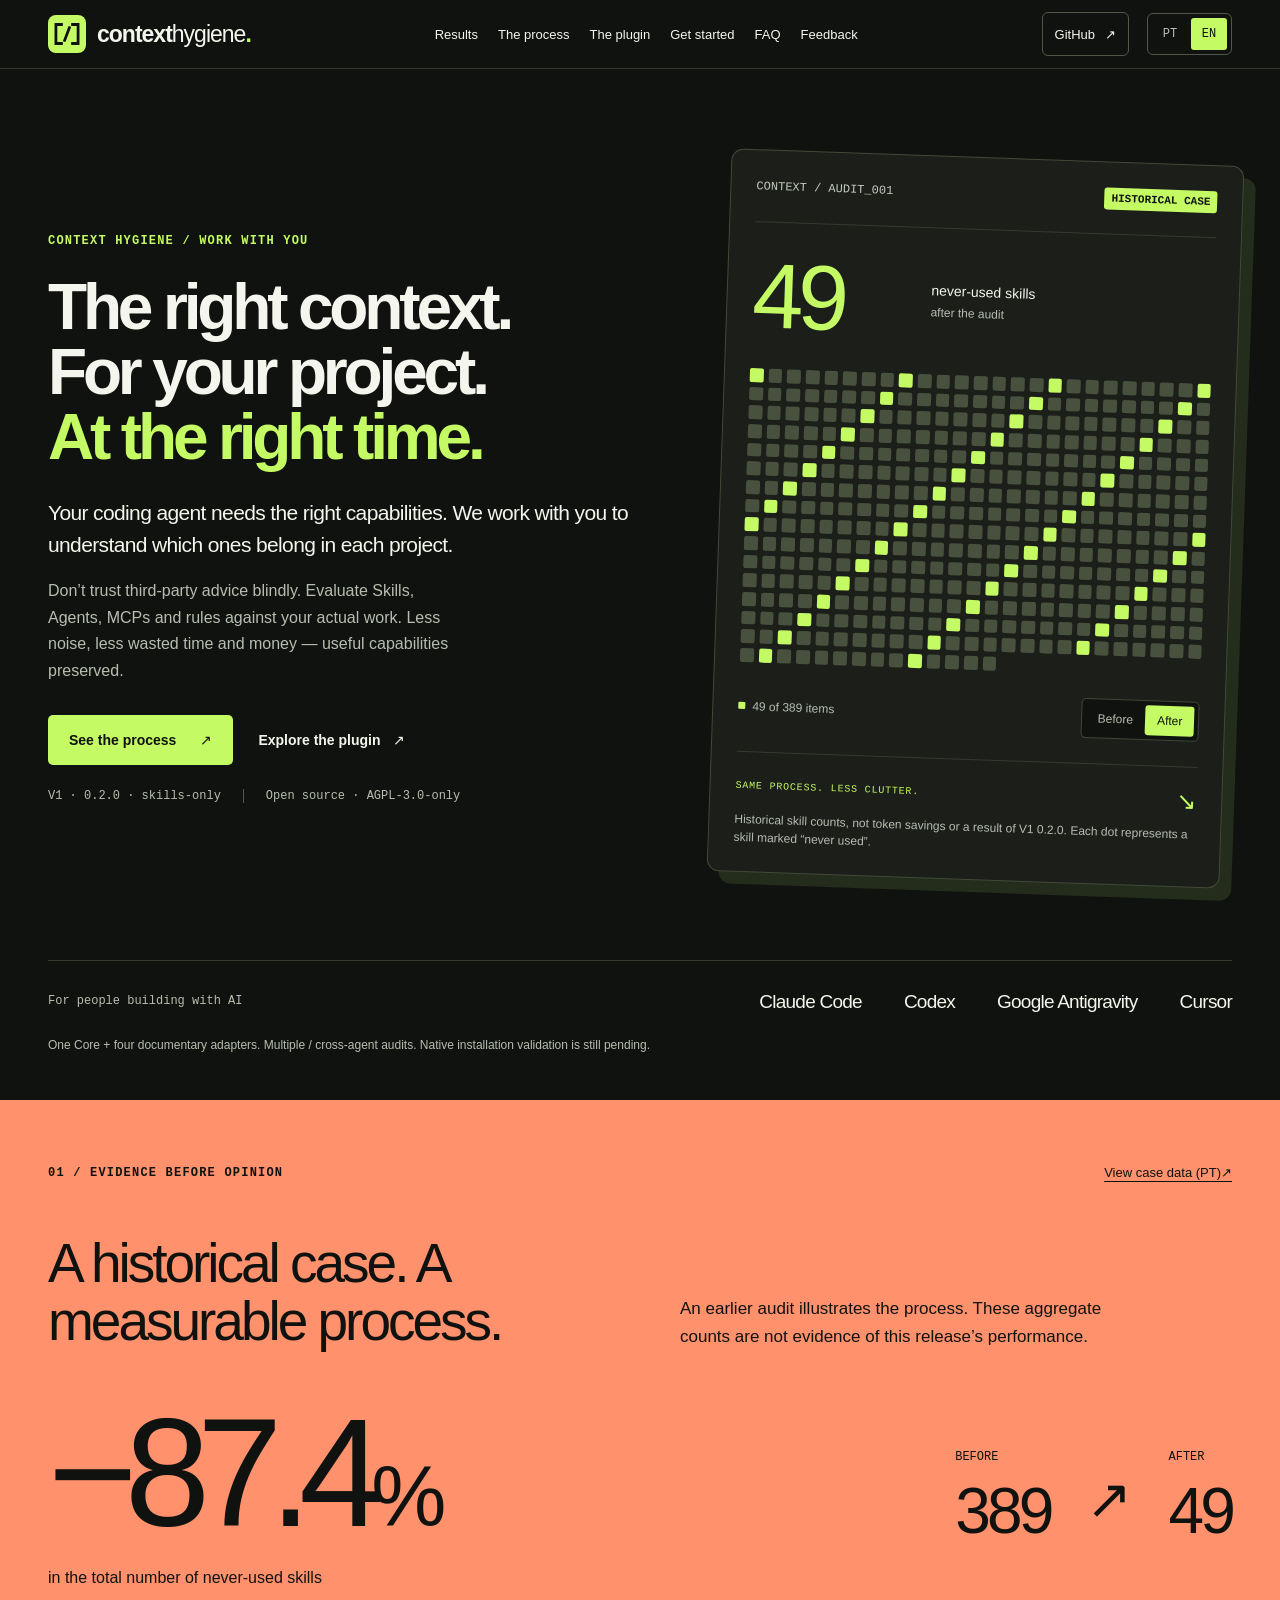
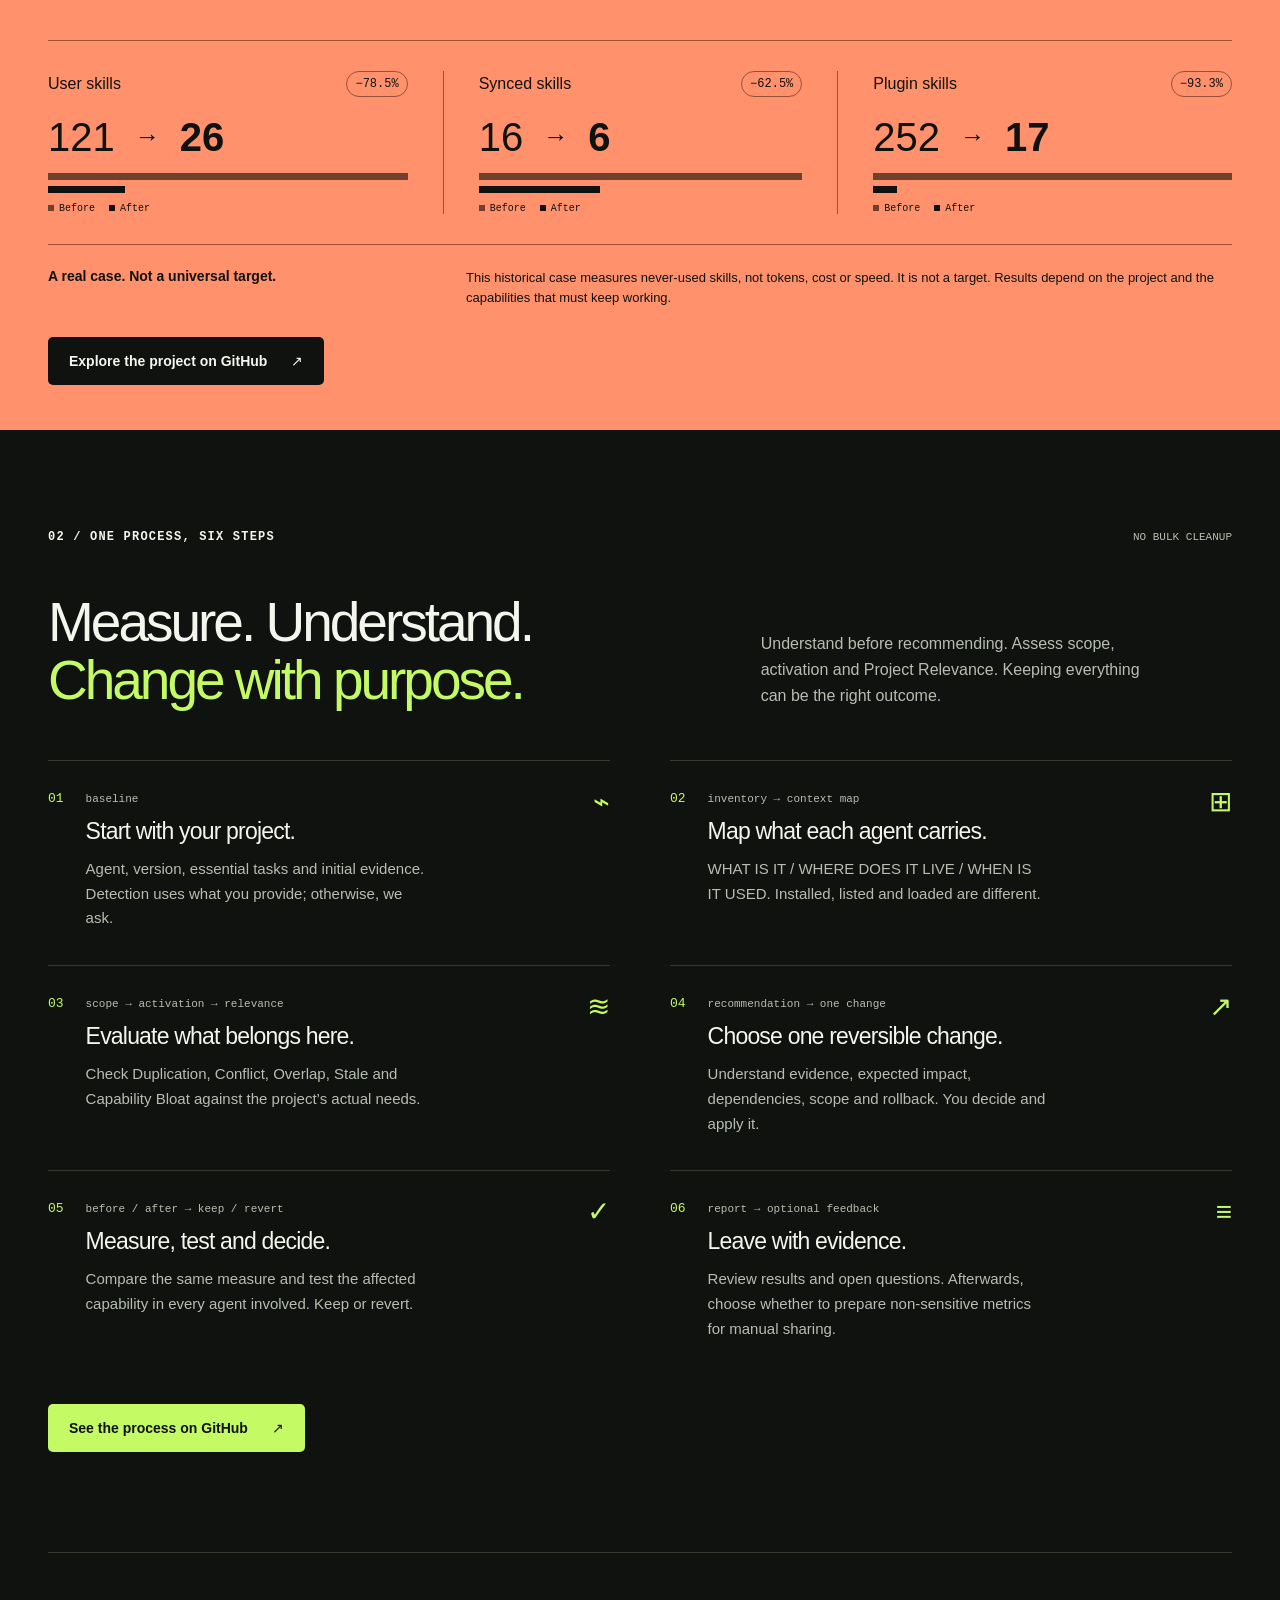
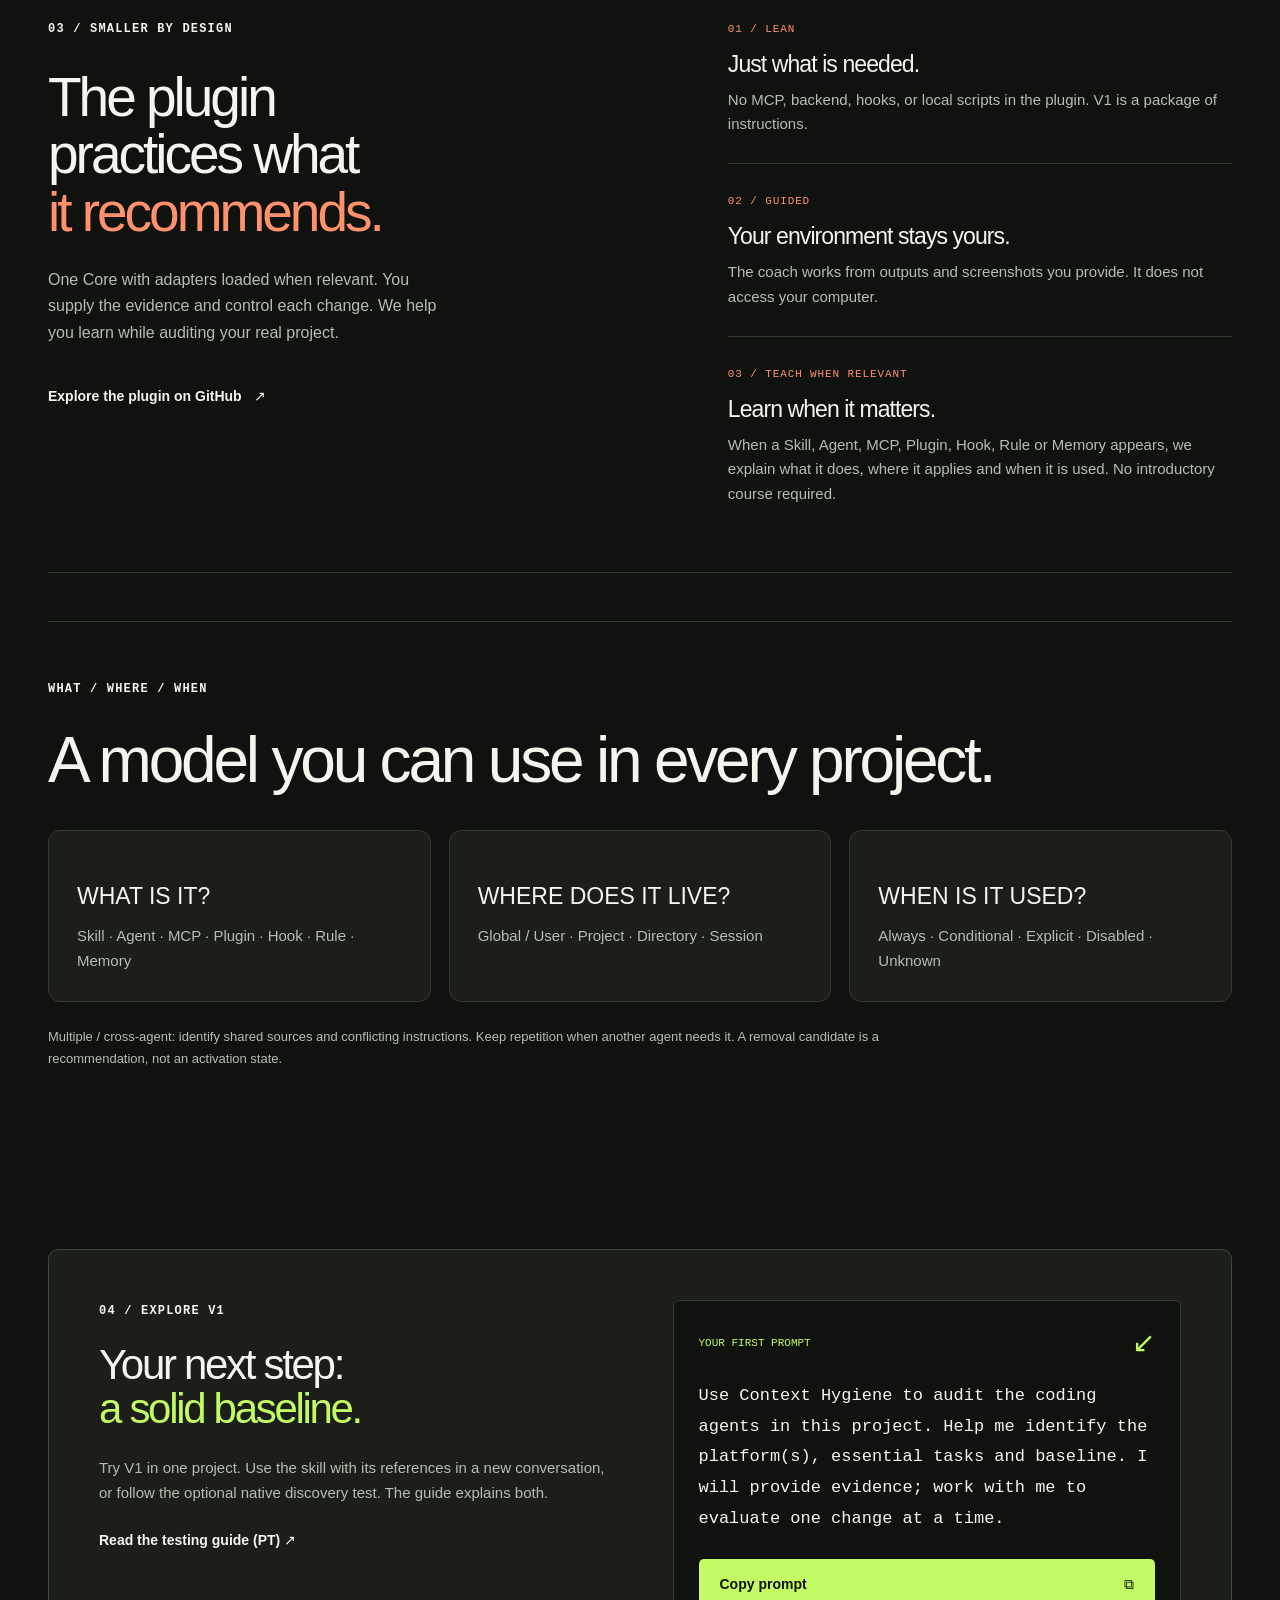
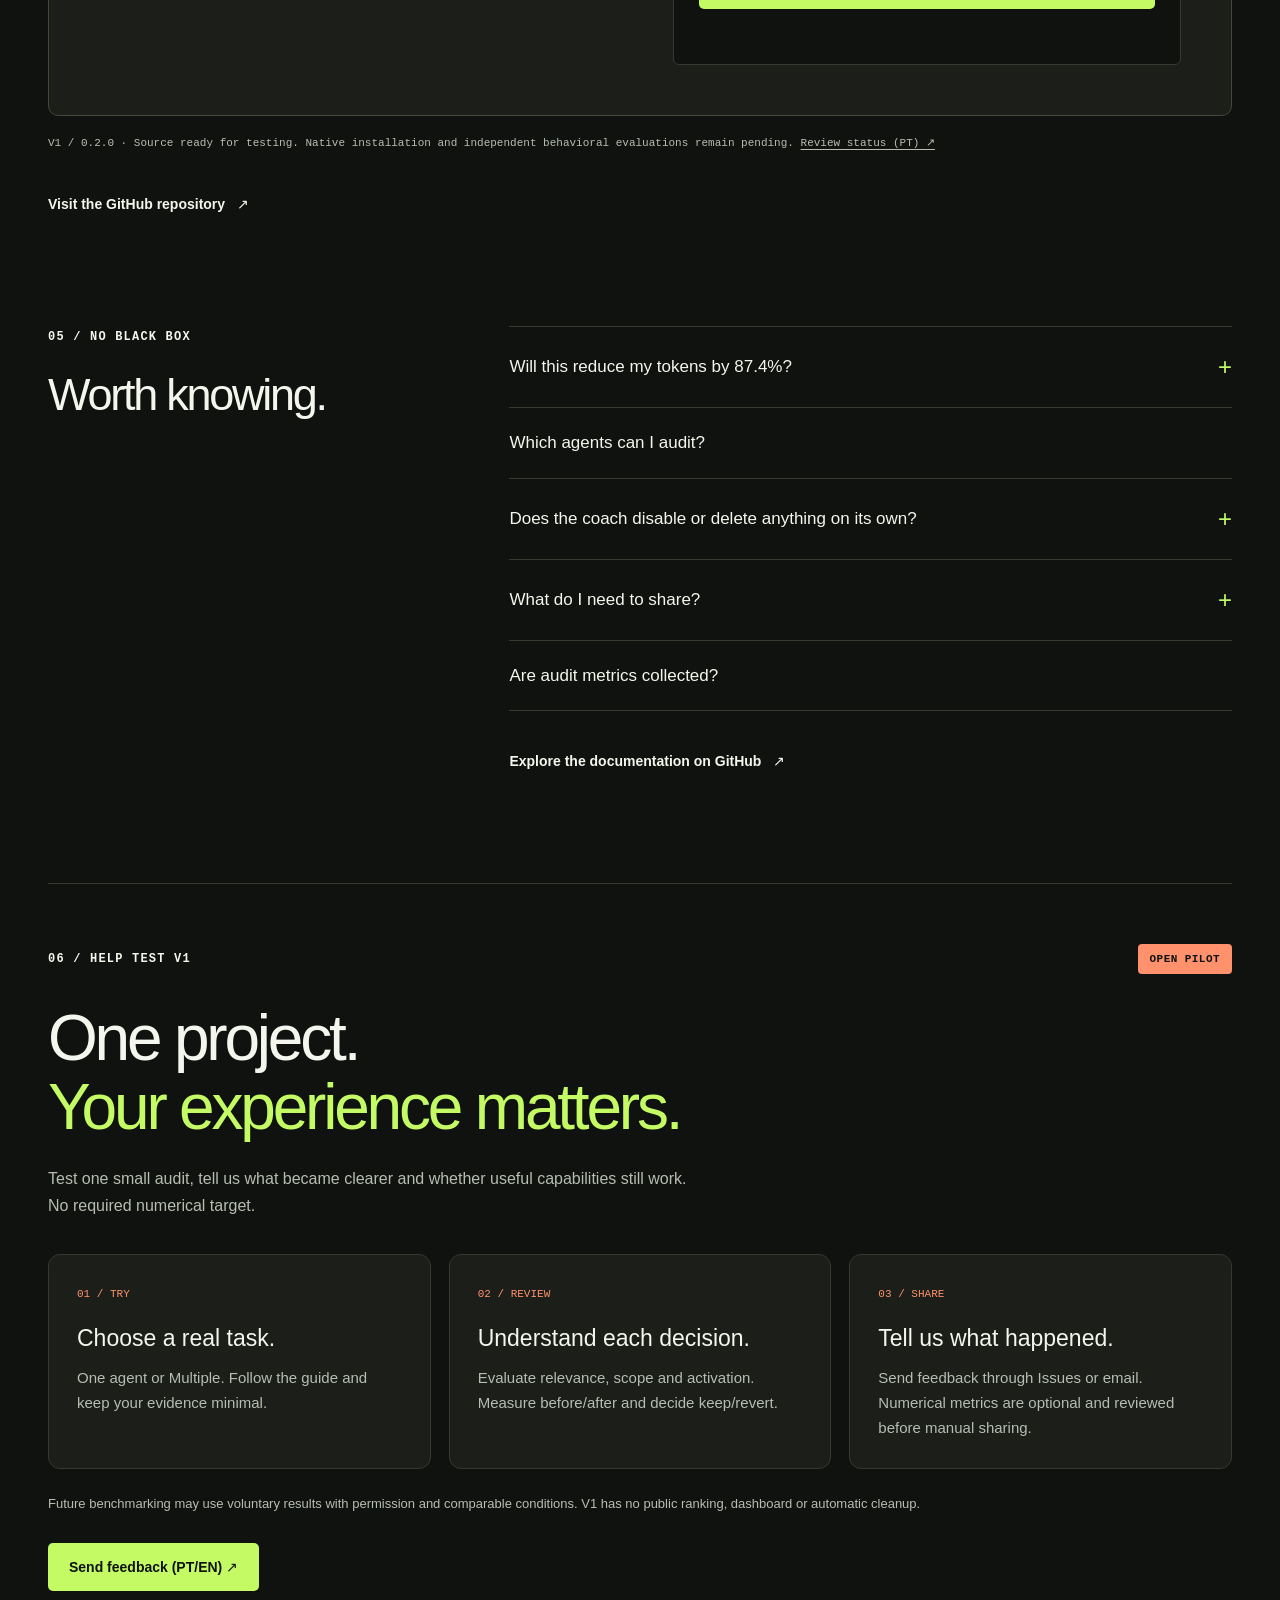
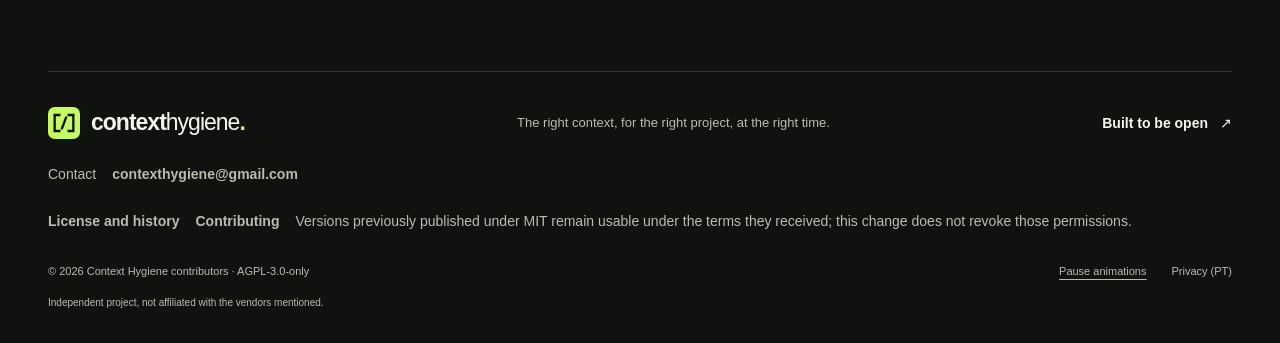
==== commit 47cd0b46: "Adopt AGPL-3.0-only and establish contribution workflow" ====
--- a/docs/en/index.html
+++ b/docs/en/index.html
@@ -174,7 +174,7 @@
             >
           </div>
           <div class="hero-meta">
-            <span>V1 · 0.2.0 · skills-only</span><span>Open source · MIT</span>
+            <span>V1 · 0.2.0 · skills-only</span><span>Open source · AGPL-3.0-only</span>
           </div>
         </div>
         <div
@@ -726,8 +726,13 @@
           >contexthygiene@gmail.com</a
         >
       </p>
+      <p class="footer-contact">
+        <a class="text-link" href="https://github.com/tonymontezuma/Context-Hygiene/blob/main/LICENSING.md">License and history</a>
+        <a class="text-link" href="https://github.com/tonymontezuma/Context-Hygiene/blob/main/CONTRIBUTING.md">Contributing</a>
+        <span>Versions previously published under MIT remain usable under the terms they received; this change does not revoke those permissions.</span>
+      </p>
       <div class="footer-bottom">
-        <span>© 2026 Context Hygiene contributors · MIT</span>
+        <span>© 2026 Context Hygiene contributors · AGPL-3.0-only</span>
         <div>
           <button
             aria-pressed="false"
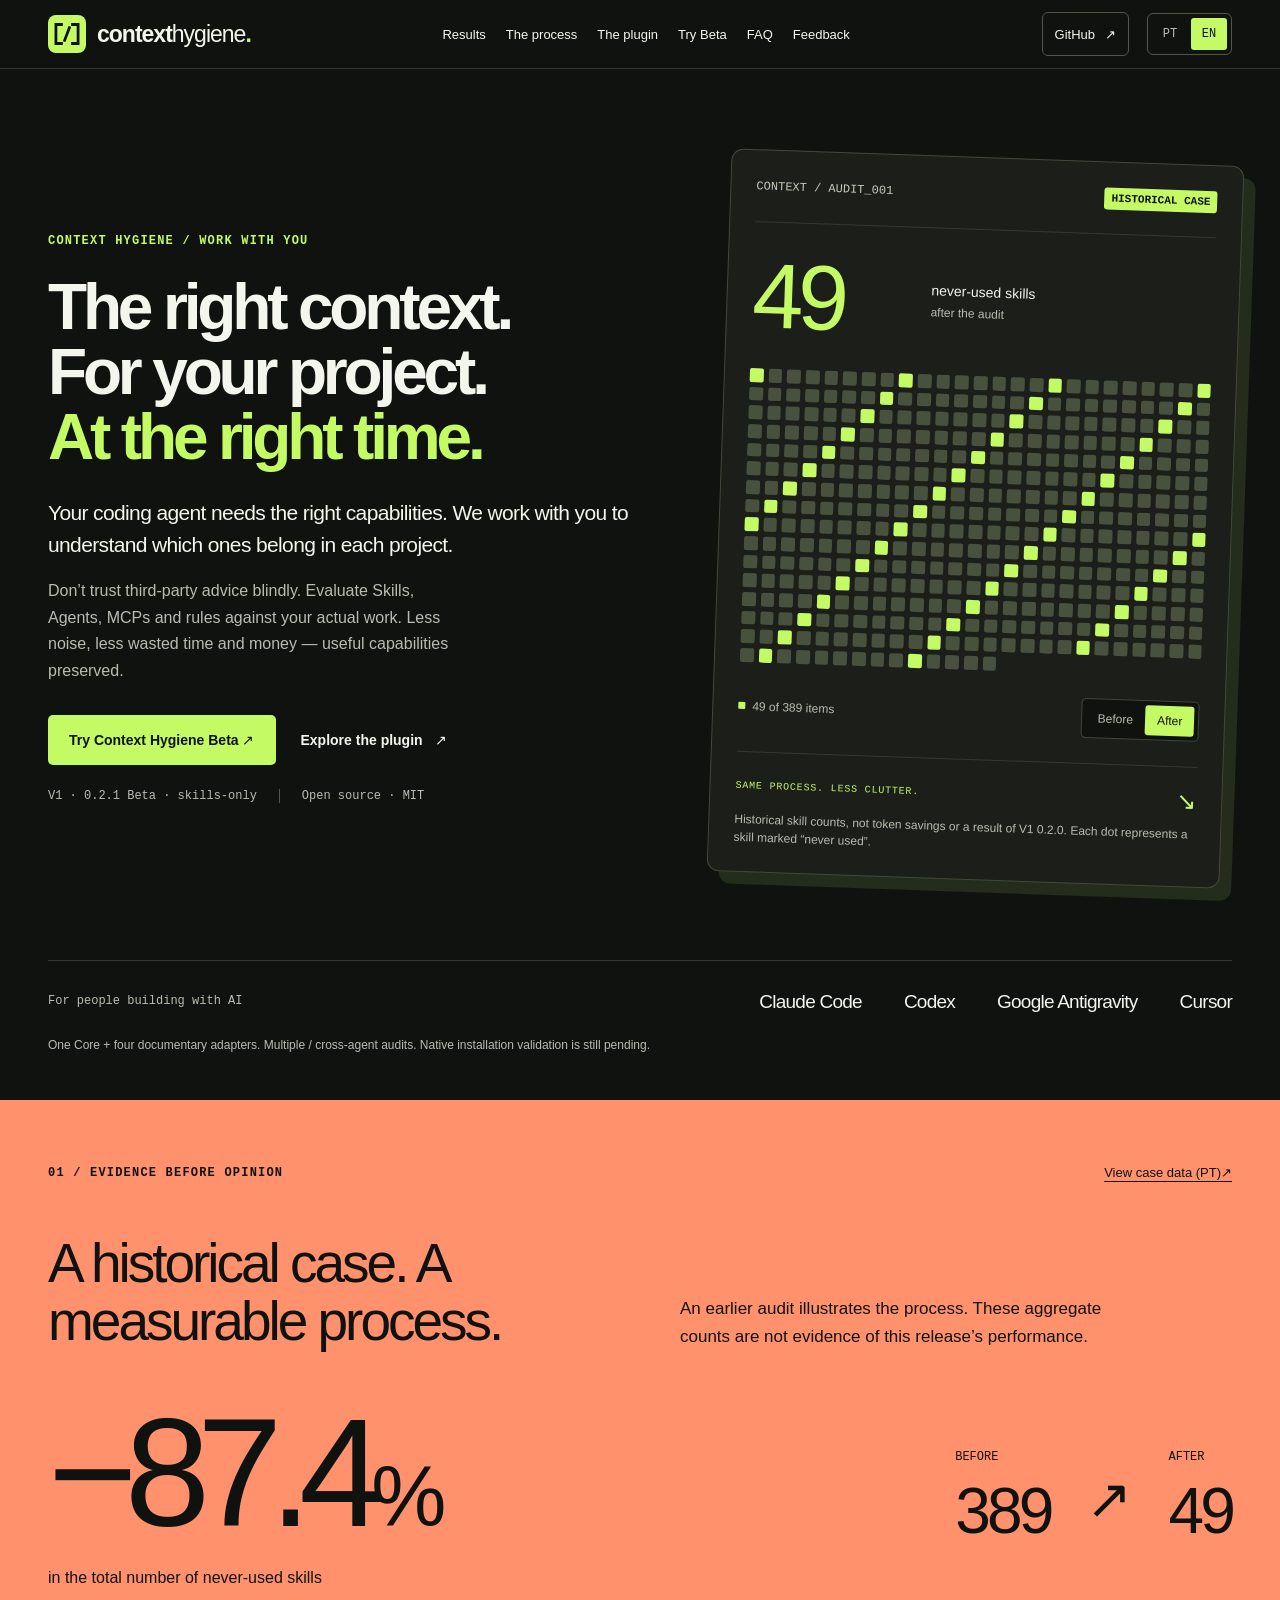
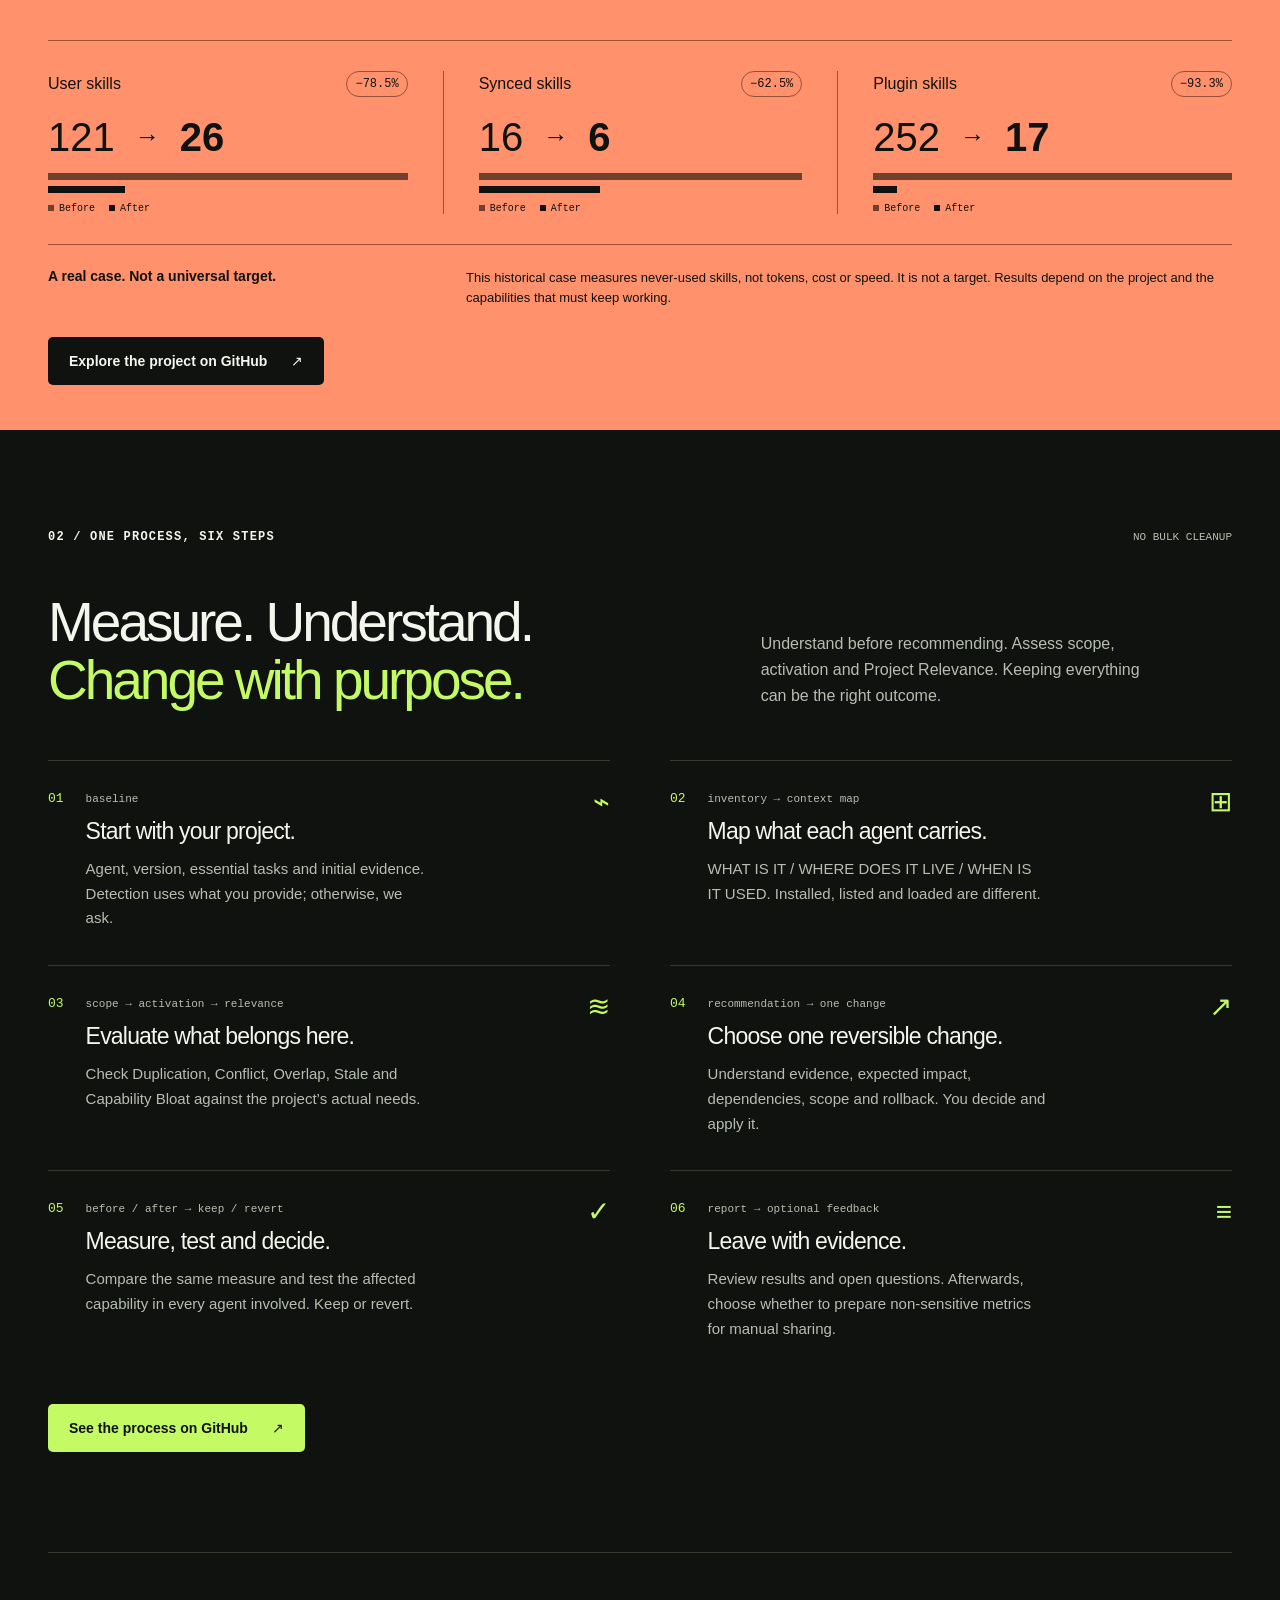
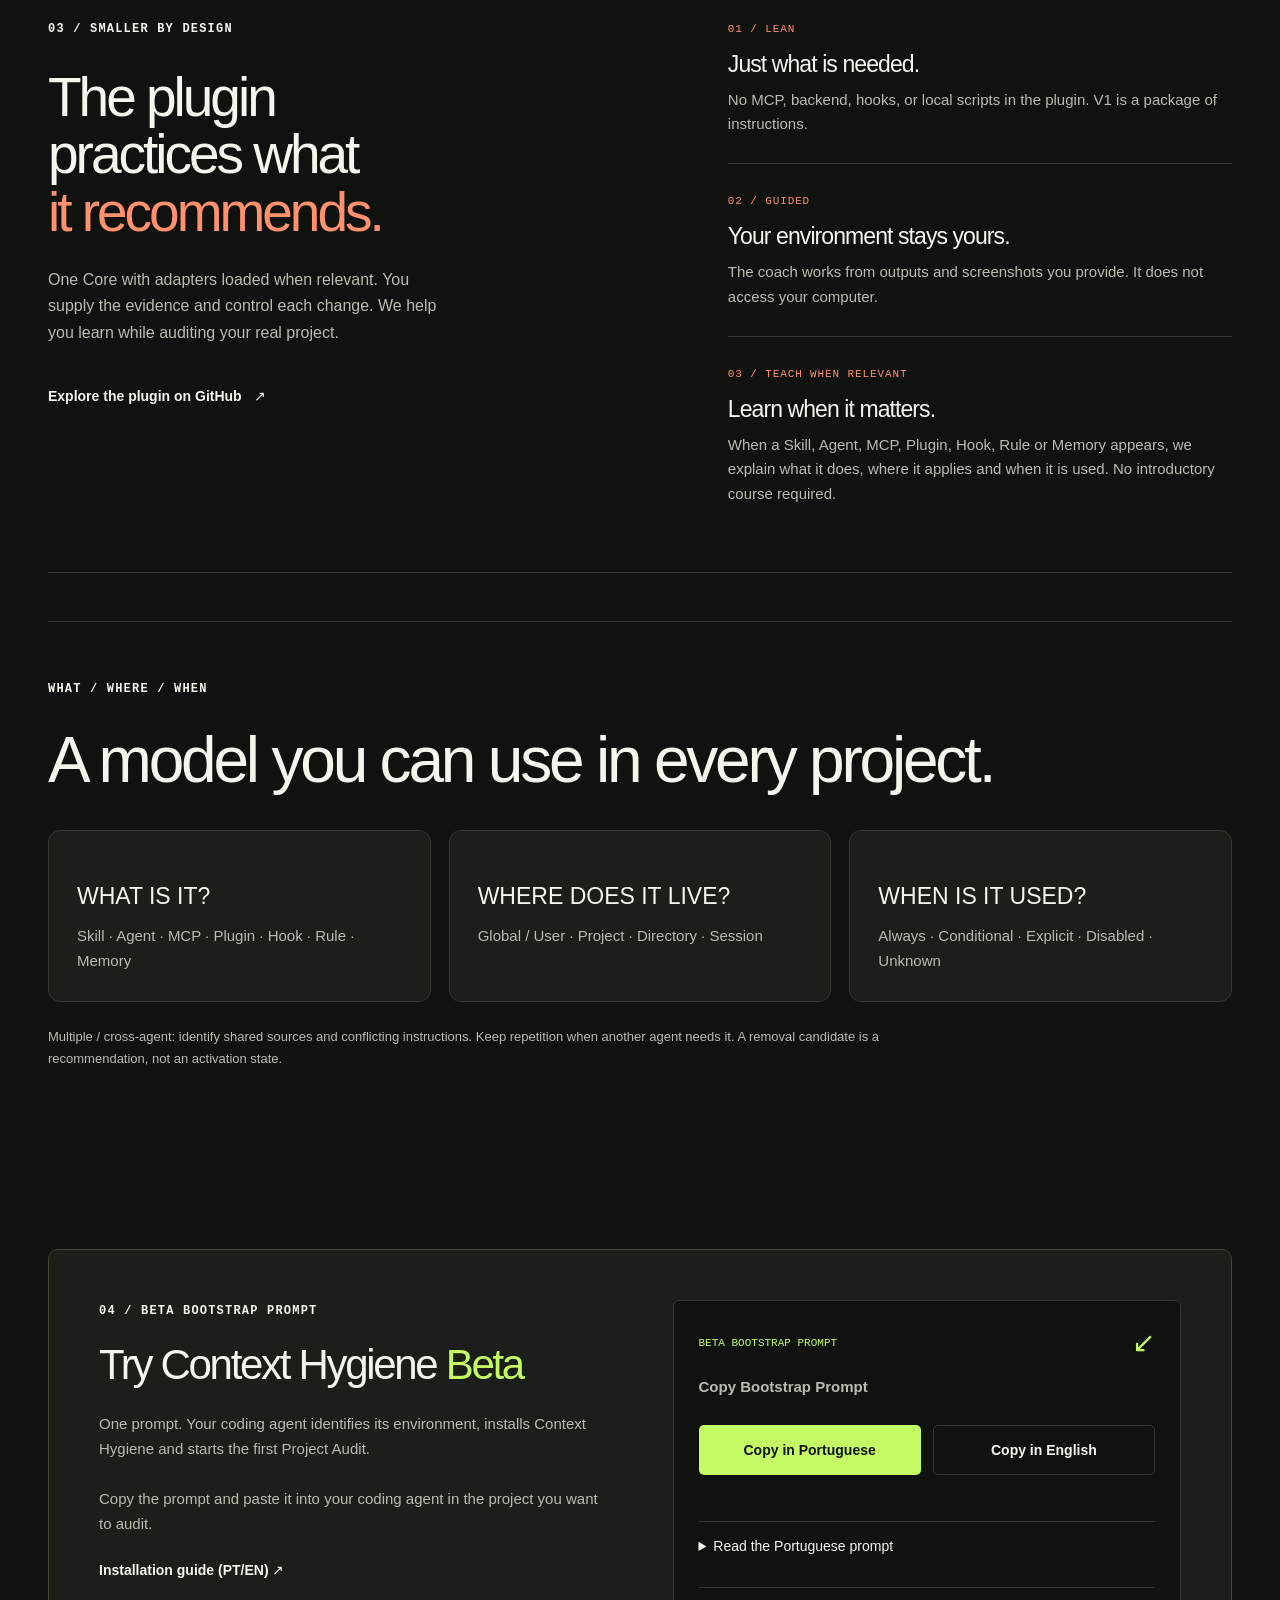
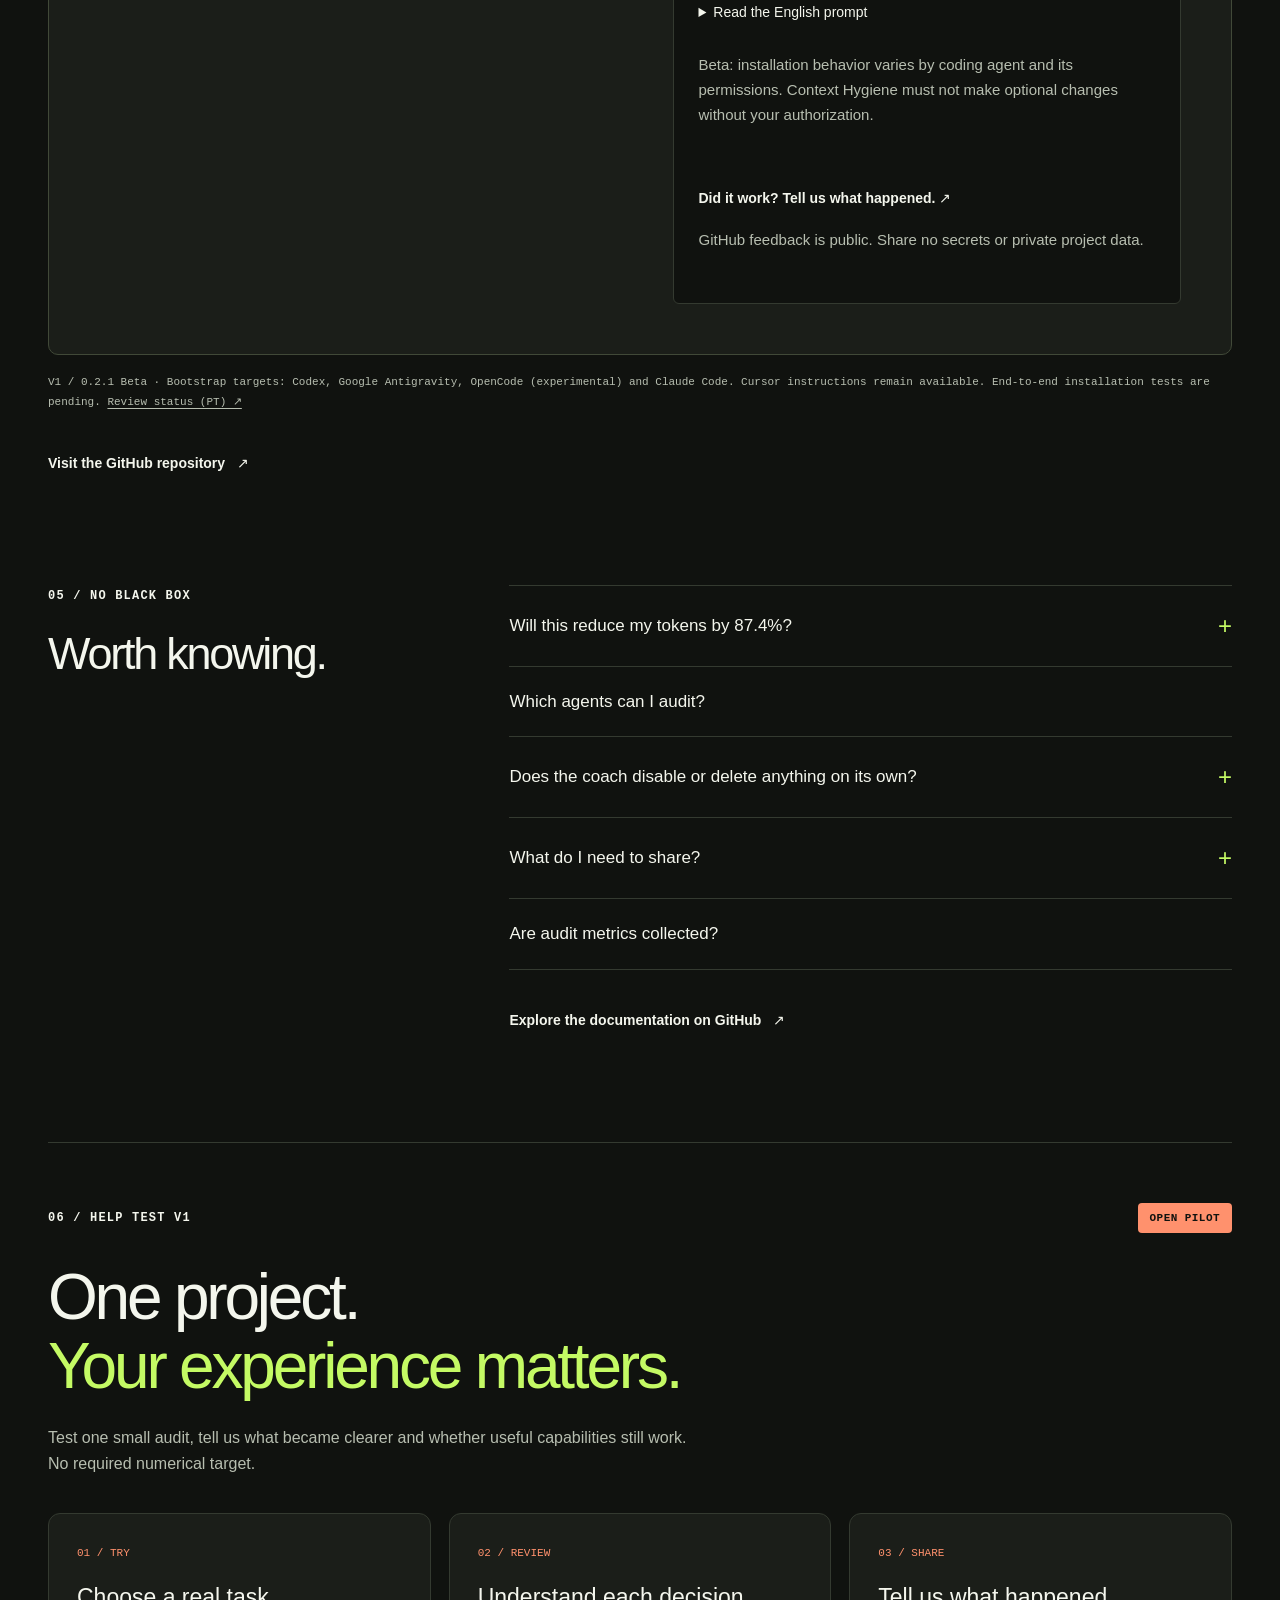
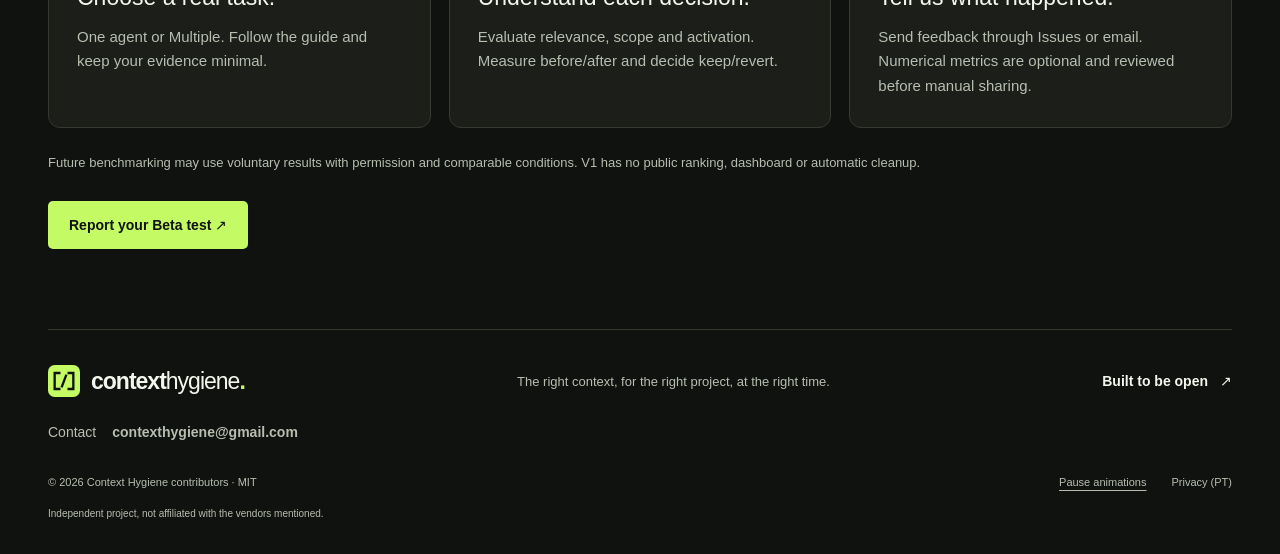
==== commit d226e203: "Add bilingual Beta bootstrap CTA and guided project installation" ====
--- a/docs/en/index.html
+++ b/docs/en/index.html
@@ -122,7 +122,7 @@
           <a href="#resultados">Results</a>
           <a href="#processo">The process</a>
           <a href="#plugin">The plugin</a>
-          <a href="#comecar">Get started</a>
+          <a href="#comecar">Try Beta</a>
           <a href="#duvidas">FAQ</a>
           <a href="#v2">Feedback</a>
         </nav>
@@ -165,8 +165,8 @@
             time and money — useful capabilities preserved.
           </p>
           <div class="hero-actions">
-            <a class="button button-lime" href="#processo"
-              >See the process<span aria-hidden="true">↗</span></a
+            <a class="button button-lime" href="#comecar"
+              >Try Context Hygiene Beta ↗</a
             ><a
               class="text-link"
               href="https://github.com/tonymontezuma/Context-Hygiene"
@@ -174,7 +174,8 @@
             >
           </div>
           <div class="hero-meta">
-            <span>V1 · 0.2.0 · skills-only</span><span>Open source · AGPL-3.0-only</span>
+            <span>V1 · 0.2.1 Beta · skills-only</span
+            ><span>Open source · MIT</span>
           </div>
         </div>
         <div
@@ -525,48 +526,113 @@
         class="start-section wrap section-space"
         id="comecar"
       >
-        <div class="start-card">
+        <div class="start-card bootstrap-card">
           <div>
-            <span class="eyebrow">04 / EXPLORE V1</span>
-            <h2 id="start-title">
-              Your next step:<br /><span>a solid baseline.</span>
-            </h2>
-            <p>
-              Try V1 in one project. Use the skill with its references in a new
-              conversation, or follow the optional native discovery test. The
-              guide explains both.
+            <span class="eyebrow">04 / BETA BOOTSTRAP PROMPT</span>
+            <h2 id="start-title">Try Context Hygiene <span>Beta</span></h2>
+            <p>
+              One prompt. Your coding agent identifies its environment, installs
+              Context Hygiene and starts the first Project Audit.
+            </p>
+            <p>
+              Copy the prompt and paste it into your coding agent in the project
+              you want to audit.
             </p>
             <a
               class="text-link"
-              href="https://github.com/tonymontezuma/Context-Hygiene/blob/main/docs/TESTING.md"
-              >Read the testing guide (PT) ↗</a
+              href="https://github.com/tonymontezuma/Context-Hygiene/blob/main/INSTALL.md"
+              >Installation guide (PT/EN) ↗</a
             >
           </div>
           <div class="prompt-card">
             <div class="prompt-top">
-              <span class="mono">YOUR FIRST PROMPT</span
+              <span class="mono">BETA BOOTSTRAP PROMPT</span
               ><span aria-hidden="true">↙</span>
             </div>
-            <p id="starter-prompt">
-              Use Context Hygiene to audit the coding agents in this project.
-              Help me identify the platform(s), essential tasks and baseline. I
-              will provide evidence; work with me to evaluate one change at a
-              time.
-            </p>
-            <button
-              class="button button-lime"
-              hidden=""
-              id="copy-prompt"
-              type="button"
-            >
-              Copy prompt<span aria-hidden="true">⧉</span>
-            </button>
-            <p class="copy-status" id="copy-status" role="status"></p>
+            <p class="bootstrap-label">Copy Bootstrap Prompt</p>
+            <div class="bootstrap-actions">
+              <button
+                class="button button-lime"
+                data-copy-prompt="bootstrap-pt"
+                hidden=""
+                type="button"
+              >
+                Copy in Portuguese</button
+              ><button
+                class="button button-dark"
+                data-copy-prompt="bootstrap-en"
+                hidden=""
+                type="button"
+              >
+                Copy in English
+              </button>
+            </div>
+            <p
+              aria-live="polite"
+              class="copy-status"
+              id="copy-status"
+              role="status"
+            ></p>
+            <details class="bootstrap-preview">
+              <summary>Read the Portuguese prompt</summary>
+              <pre id="bootstrap-pt" lang="pt-BR" tabindex="0">
+Quero instalar e testar o Context Hygiene neste projeto.
+
+Use exclusivamente o repositório oficial do Context Hygiene como fonte de instalação e documentação:
+https://github.com/tonymontezuma/Context-Hygiene.git
+
+Identifique automaticamente o ambiente em que você está executando e siga as instruções de instalação do Context Hygiene correspondentes a essa plataforma.
+
+Não presuma que Skills, Agents, MCPs, Plugins, Rules, Hooks ou instruções já instalados são bons ou ruins. O objetivo é avaliar sua relevância para este projeto.
+
+Não altere, remova, desabilite ou instale componentes opcionais sem minha autorização.
+
+Após instalar e verificar o Context Hygiene, inicie uma auditoria deste projeto.
+
+Quero trabalhar com você durante a auditoria: explique conceitos somente quando forem relevantes, mostre possíveis problemas e benefícios antes de propor mudanças e peça minha autorização antes de qualquer análise ou ação opcional que possa consumir tempo, tokens ou dinheiro.
+
+Comece.</pre>
+            </details>
+            <details class="bootstrap-preview">
+              <summary>Read the English prompt</summary>
+              <pre id="bootstrap-en" lang="en" tabindex="0">
+I want to install and test Context Hygiene in this project.
+
+Use only the official Context Hygiene repository as the source for installation and documentation:
+https://github.com/tonymontezuma/Context-Hygiene.git
+
+Automatically identify the environment you are running in and follow the Context Hygiene installation instructions for that platform.
+
+Do not assume that any Skills, Agents, MCPs, Plugins, Rules, Hooks or instructions already installed are good or bad. The goal is to assess their relevance to this project.
+
+Do not change, remove, disable or install optional components without my authorization.
+
+After installing and verifying Context Hygiene, start an audit of this project.
+
+I want to work with you during the audit: explain concepts only when relevant, show potential problems and benefits before proposing changes, and ask for my authorization before any optional analysis or action that could consume time, tokens or money.
+
+Begin.</pre>
+            </details>
+            <p class="bootstrap-warning">
+              Beta: installation behavior varies by coding agent and its
+              permissions. Context Hygiene must not make optional changes
+              without your authorization.
+            </p>
+            <a
+              class="text-link beta-feedback"
+              href="https://github.com/tonymontezuma/Context-Hygiene/issues/new?template=beta-test.yml"
+              >Did it work? Tell us what happened. ↗</a
+            >
+            <p class="bootstrap-privacy">
+              GitHub feedback is public. Share no secrets or private project
+              data.
+            </p>
           </div>
         </div>
         <p class="release-note">
-          V1 / 0.2.0 · Source ready for testing. Native installation and
-          independent behavioral evaluations remain pending.
+          V1 / 0.2.1 Beta · Bootstrap targets: Codex, Google Antigravity,
+          OpenCode (experimental) and Claude Code. Cursor instructions remain
+          available. End-to-end installation tests are pending.
           <a
             href="https://github.com/tonymontezuma/Context-Hygiene/blob/main/evals/REVIEW.md"
             >Review status (PT) ↗</a
@@ -615,9 +681,10 @@
               >
             </summary>
             <p>
-              No. It analyzes only the evidence you provide, suggests one
-              reversible change at a time, and waits for you to apply it. There
-              is no direct computer access or automatic execution of changes.
+              During the audit, no: it uses the evidence you provide and you
+              apply changes. The Bootstrap Prompt authorizes installing Context
+              Hygiene itself in this project, subject to host permissions.
+              Optional changes require your authorization.
             </p>
           </details>
           <details>
@@ -699,8 +766,8 @@
         <div class="section-cta">
           <a
             class="button button-lime"
-            href="https://github.com/tonymontezuma/Context-Hygiene/blob/main/docs/FEEDBACK.md"
-            >Send feedback (PT/EN) ↗</a
+            href="https://github.com/tonymontezuma/Context-Hygiene/issues/new?template=beta-test.yml"
+            >Report your Beta test ↗</a
           >
         </div>
       </section>
@@ -726,13 +793,8 @@
           >contexthygiene@gmail.com</a
         >
       </p>
-      <p class="footer-contact">
-        <a class="text-link" href="https://github.com/tonymontezuma/Context-Hygiene/blob/main/LICENSING.md">License and history</a>
-        <a class="text-link" href="https://github.com/tonymontezuma/Context-Hygiene/blob/main/CONTRIBUTING.md">Contributing</a>
-        <span>Versions previously published under MIT remain usable under the terms they received; this change does not revoke those permissions.</span>
-      </p>
       <div class="footer-bottom">
-        <span>© 2026 Context Hygiene contributors · AGPL-3.0-only</span>
+        <span>© 2026 Context Hygiene contributors · MIT</span>
         <div>
           <button
             aria-pressed="false"
--- a/docs/styles.css
+++ b/docs/styles.css
@@ -1465,3 +1465,61 @@
 .mental-model {
   margin-top: 3rem;
 }
+
+/* Beta bootstrap follows the existing card and button system. */
+.bootstrap-card > div {
+  min-width: 0;
+}
+.bootstrap-label {
+  margin-block: 1rem;
+  font-weight: 600;
+}
+.bootstrap-actions {
+  display: grid;
+  gap: 0.75rem;
+}
+.bootstrap-actions .button {
+  justify-content: center;
+}
+.bootstrap-actions .button-dark {
+  border: 1px solid var(--line);
+}
+.bootstrap-preview {
+  border-top: 1px solid var(--line);
+  margin-top: 1rem;
+}
+.bootstrap-preview summary {
+  cursor: pointer;
+  padding-block: 0.875rem;
+  font-size: 0.875rem;
+  line-height: 1.5;
+}
+.bootstrap-preview pre {
+  white-space: pre-wrap;
+  overflow-wrap: anywhere;
+  font-family: var(--mono);
+  font-size: 0.8125rem;
+  line-height: 1.65;
+  max-height: 22rem;
+  overflow-y: auto;
+  margin: 0 0 1rem;
+}
+.bootstrap-warning {
+  color: var(--muted);
+  font-size: 0.875rem;
+  margin-top: 1rem;
+}
+.beta-feedback {
+  margin-top: 1.5rem;
+  min-height: 2.75rem;
+}
+.bootstrap-privacy {
+  color: var(--muted);
+  font-size: 0.75rem;
+  margin-top: 0.5rem;
+}
+@media (min-width: 1101px) {
+  .bootstrap-actions {
+    grid-template-columns: 1fr 1fr;
+  }
+}
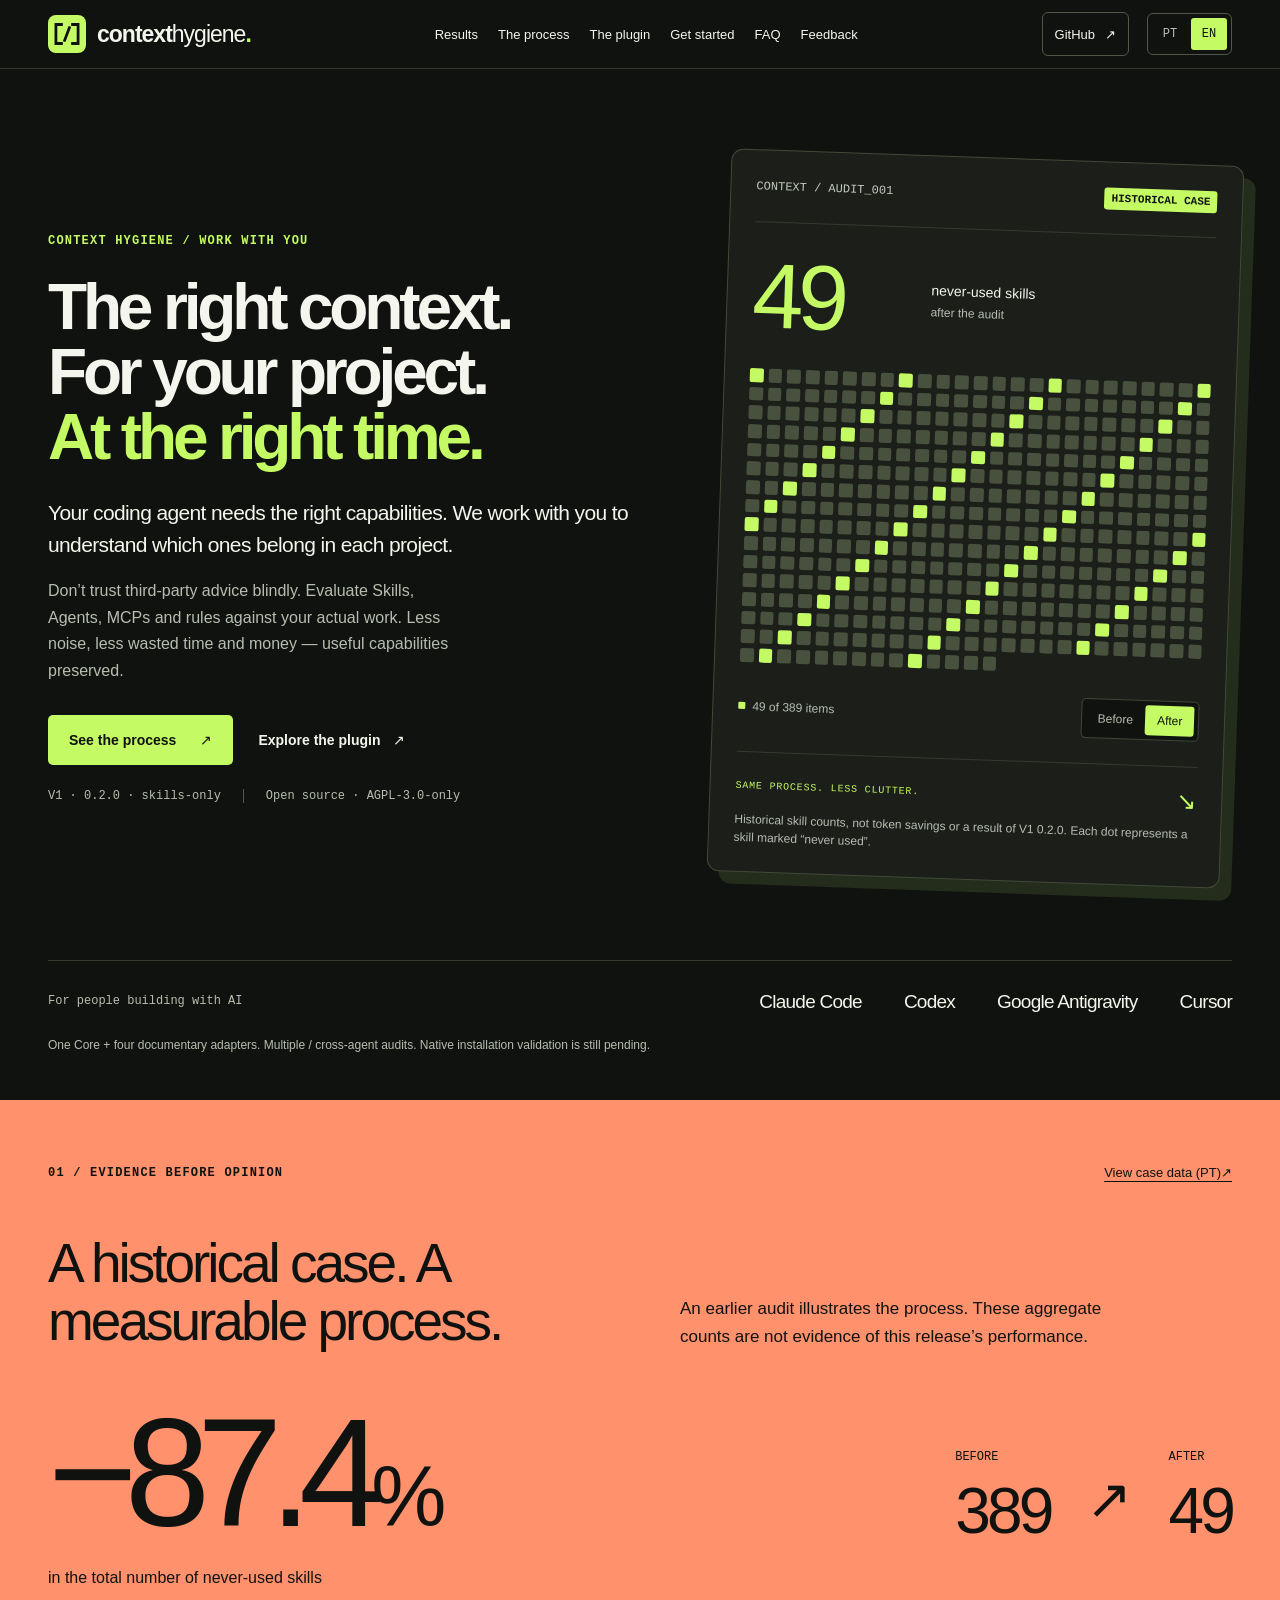
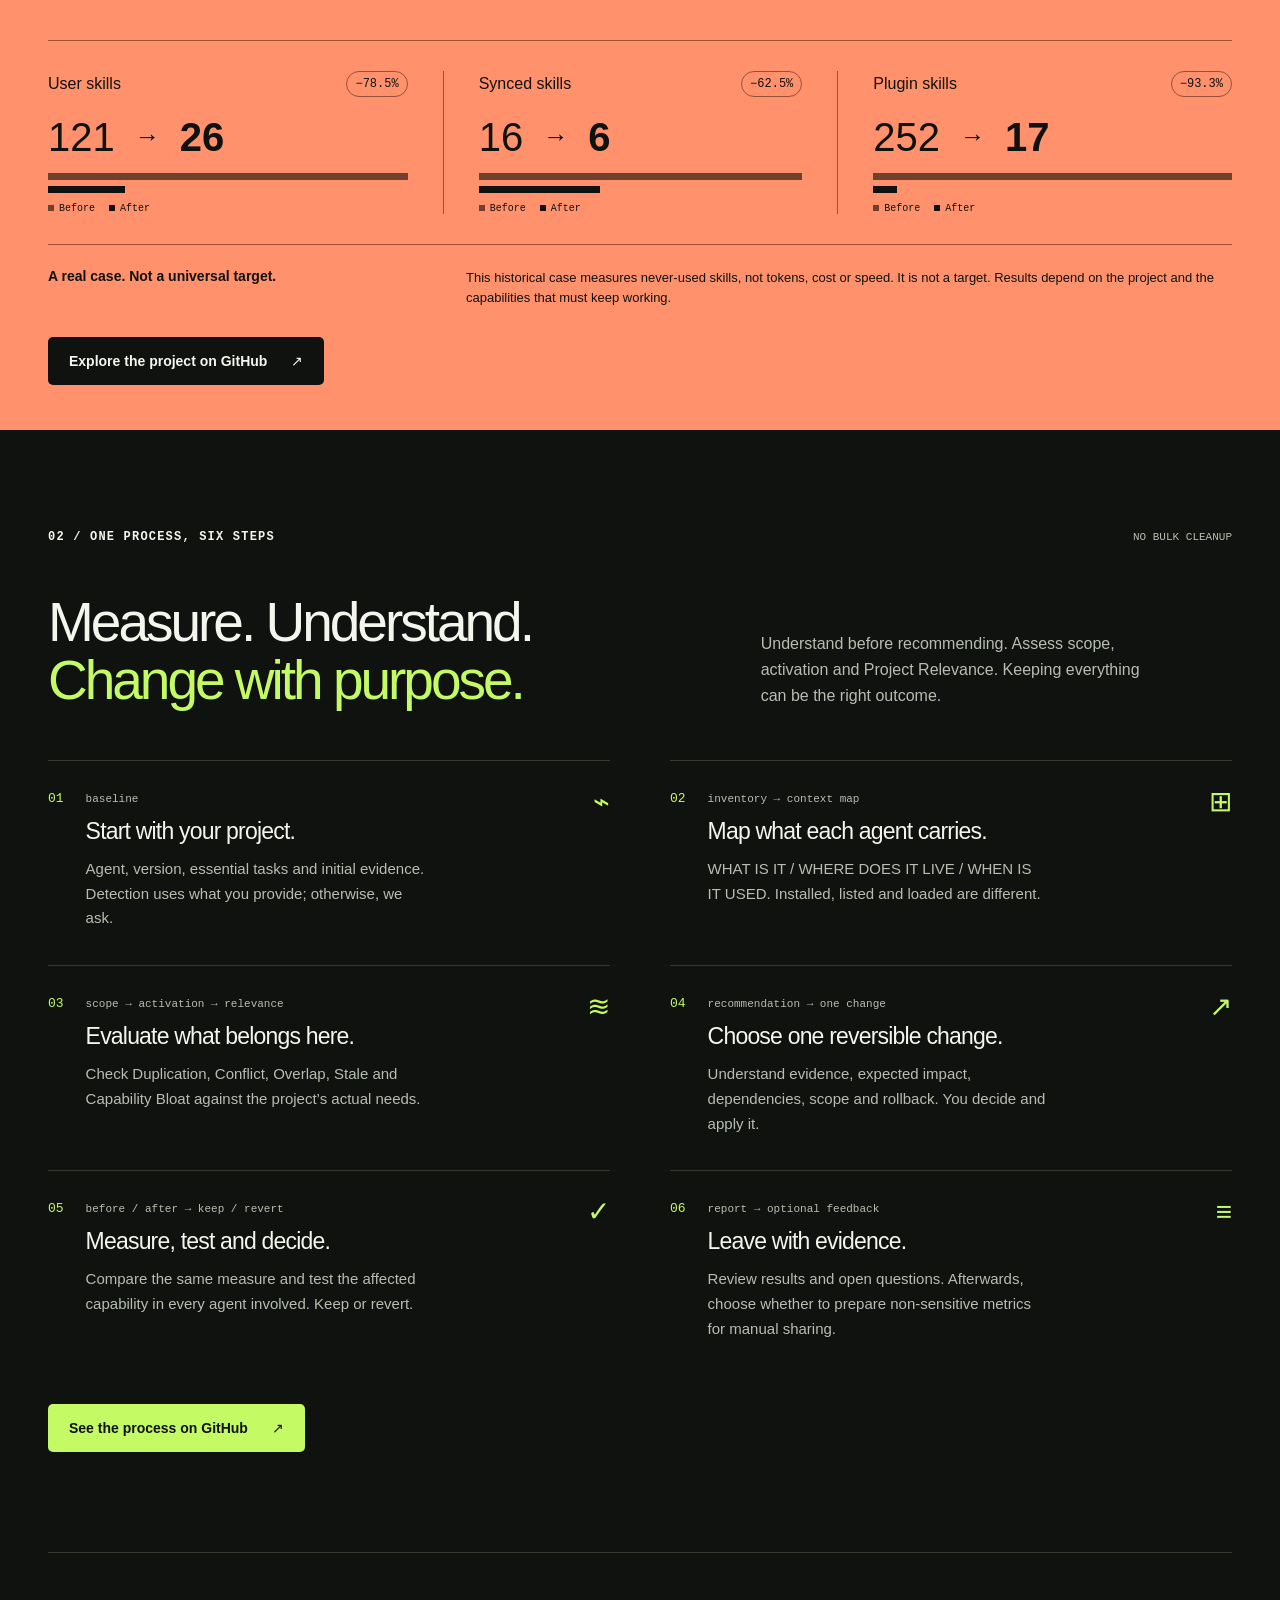
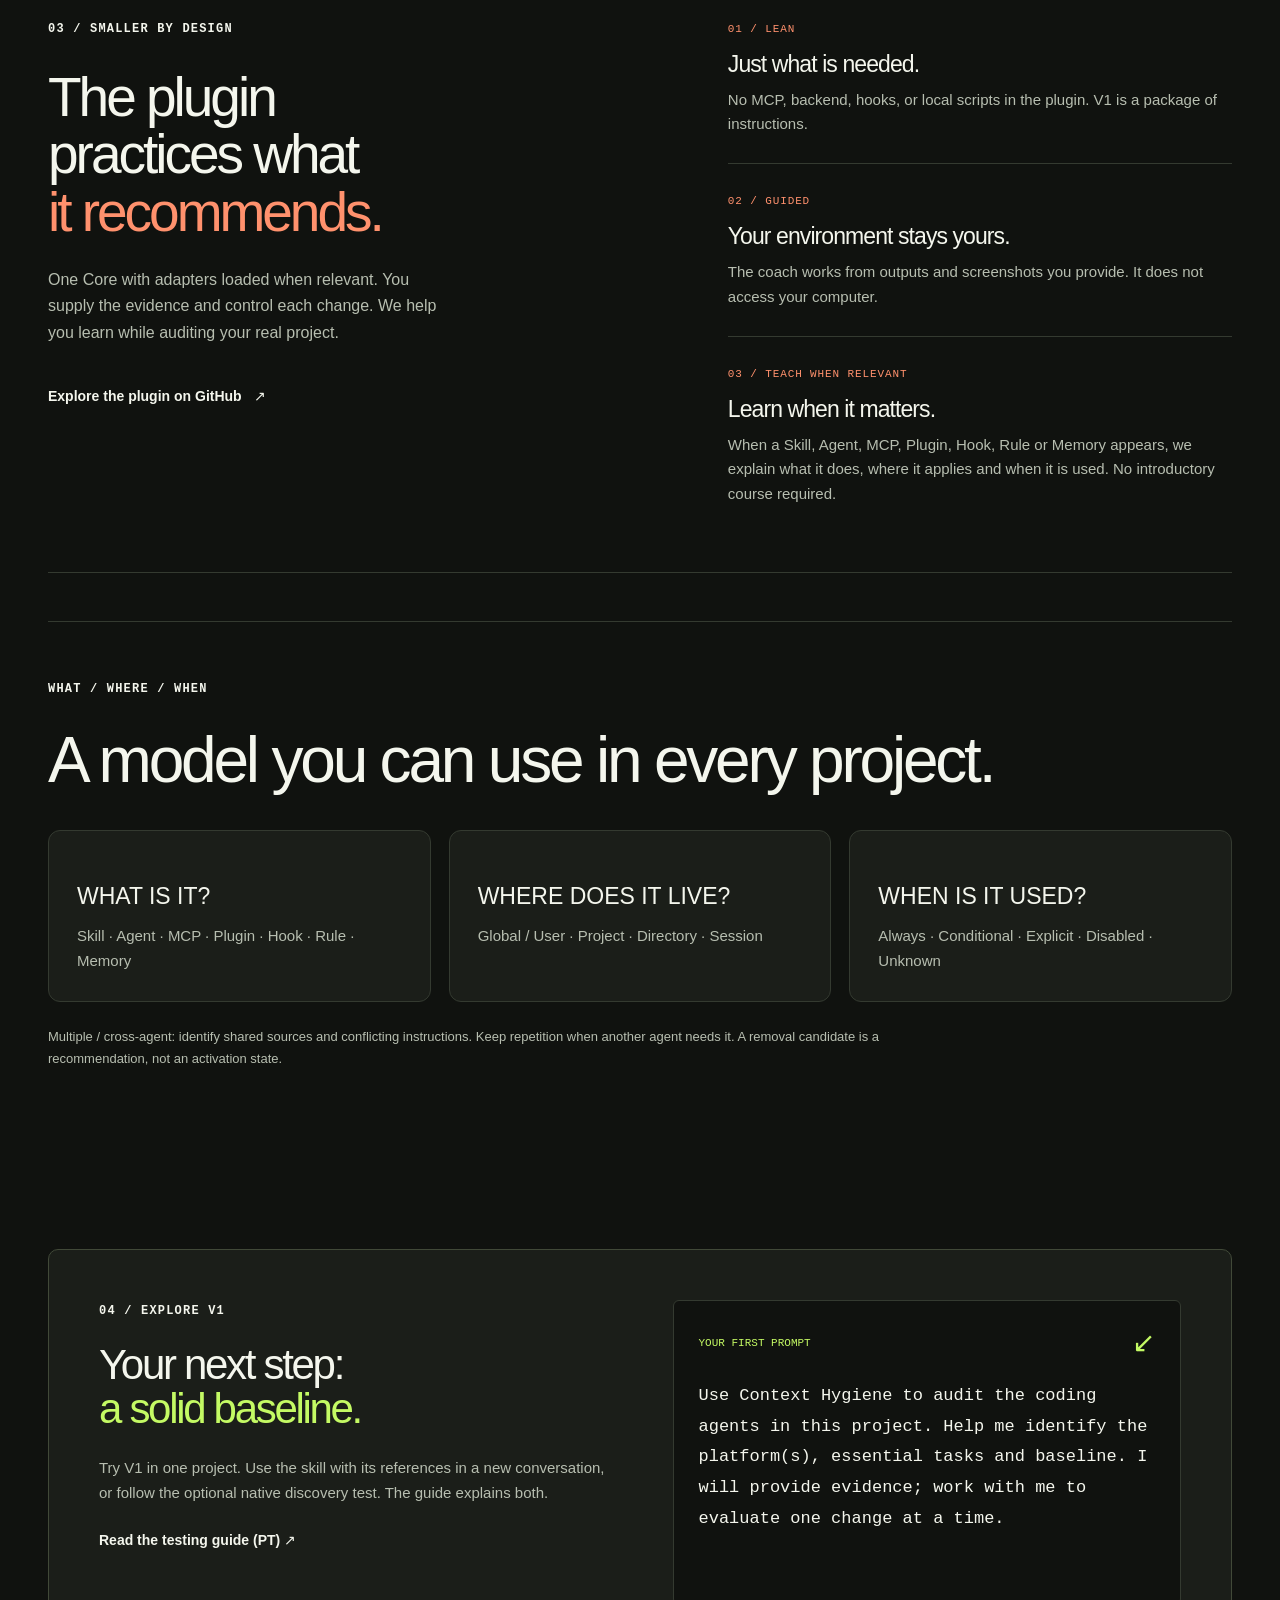
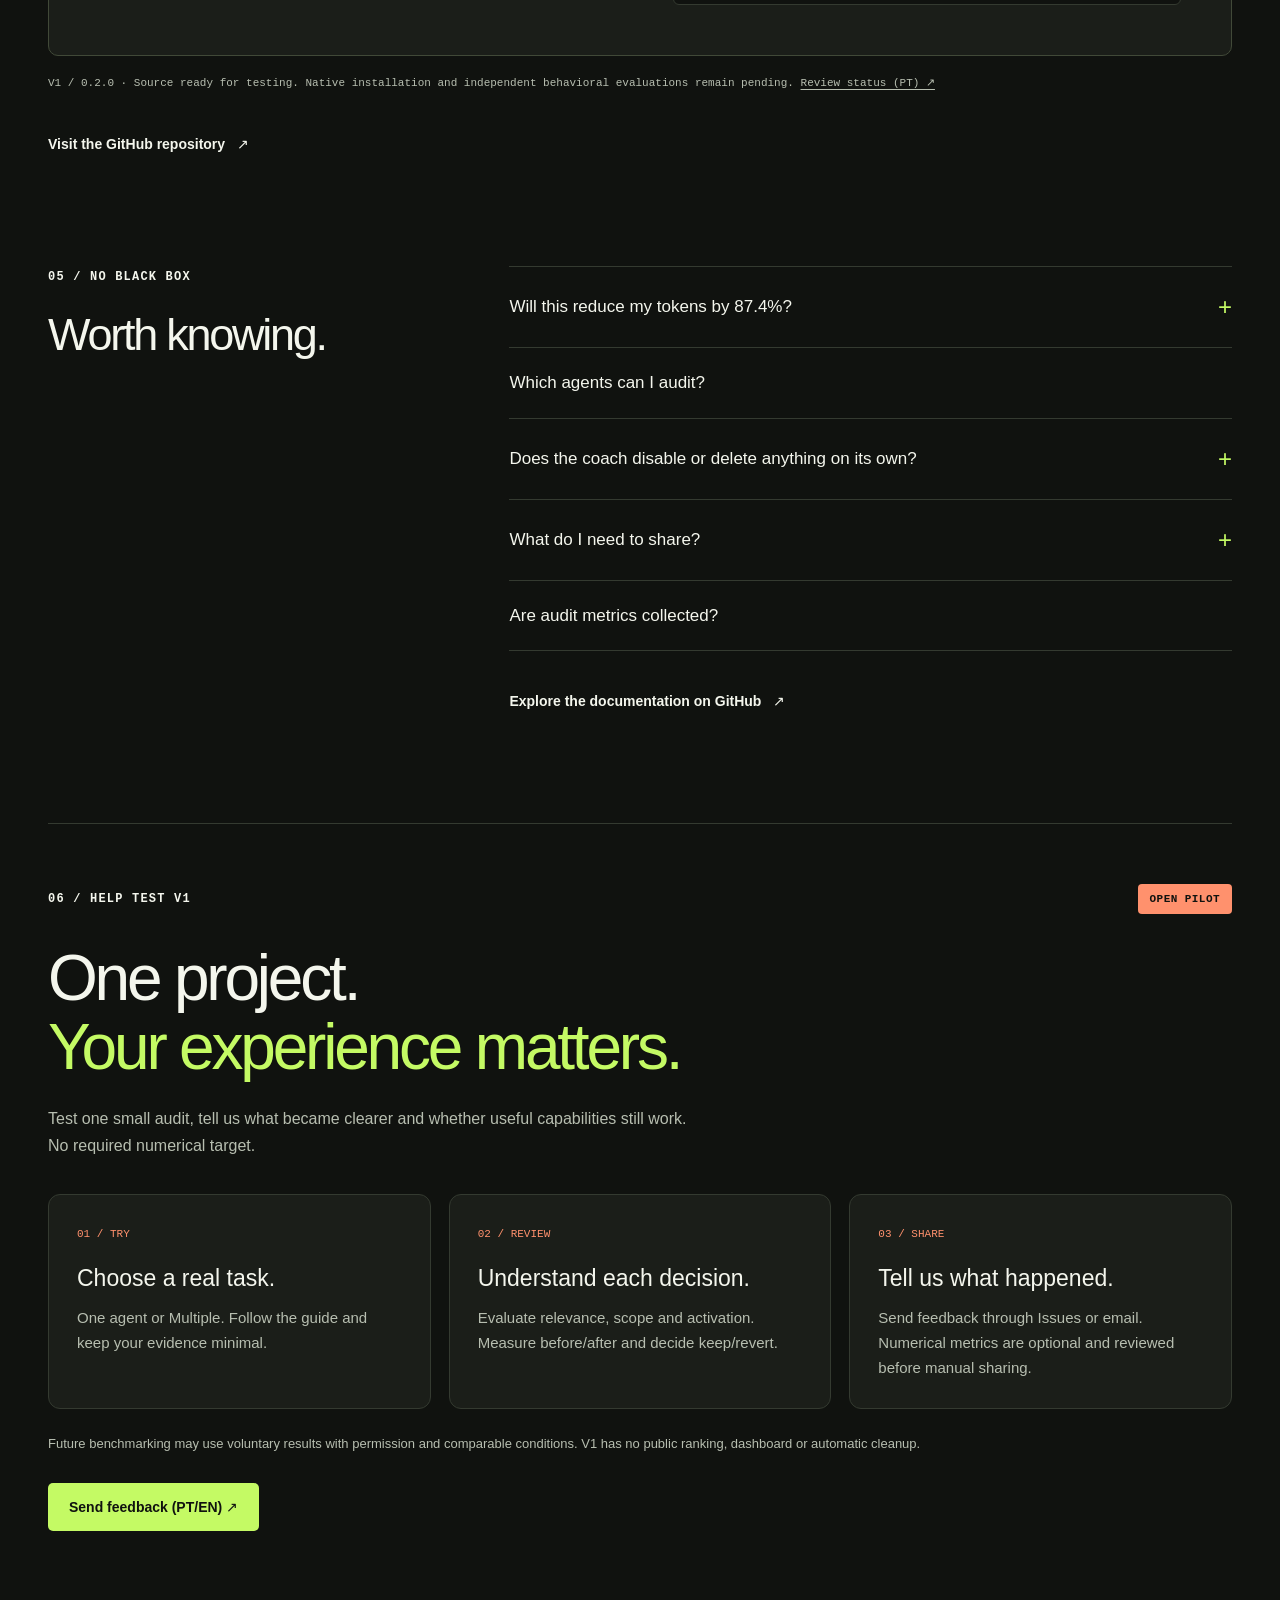
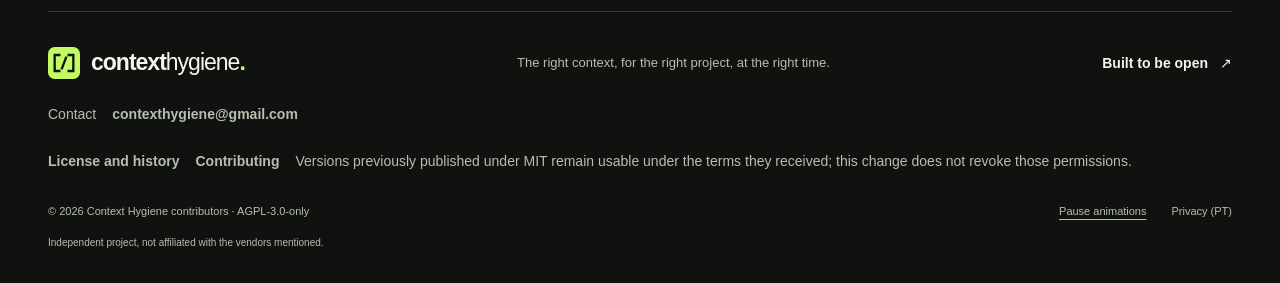
==== commit ef7d1665: "Merge pull request #1 from tonymontezuma/chore/agpl-3-only-contributions Adopt AGPL-3.0-only and est" ====
--- a/docs/en/index.html
+++ b/docs/en/index.html
@@ -122,7 +122,7 @@
           <a href="#resultados">Results</a>
           <a href="#processo">The process</a>
           <a href="#plugin">The plugin</a>
-          <a href="#comecar">Try Beta</a>
+          <a href="#comecar">Get started</a>
           <a href="#duvidas">FAQ</a>
           <a href="#v2">Feedback</a>
         </nav>
@@ -165,8 +165,8 @@
             time and money — useful capabilities preserved.
           </p>
           <div class="hero-actions">
-            <a class="button button-lime" href="#comecar"
-              >Try Context Hygiene Beta ↗</a
+            <a class="button button-lime" href="#processo"
+              >See the process<span aria-hidden="true">↗</span></a
             ><a
               class="text-link"
               href="https://github.com/tonymontezuma/Context-Hygiene"
@@ -174,8 +174,7 @@
             >
           </div>
           <div class="hero-meta">
-            <span>V1 · 0.2.1 Beta · skills-only</span
-            ><span>Open source · MIT</span>
+            <span>V1 · 0.2.0 · skills-only</span><span>Open source · AGPL-3.0-only</span>
           </div>
         </div>
         <div
@@ -526,113 +525,48 @@
         class="start-section wrap section-space"
         id="comecar"
       >
-        <div class="start-card bootstrap-card">
+        <div class="start-card">
           <div>
-            <span class="eyebrow">04 / BETA BOOTSTRAP PROMPT</span>
-            <h2 id="start-title">Try Context Hygiene <span>Beta</span></h2>
-            <p>
-              One prompt. Your coding agent identifies its environment, installs
-              Context Hygiene and starts the first Project Audit.
-            </p>
-            <p>
-              Copy the prompt and paste it into your coding agent in the project
-              you want to audit.
+            <span class="eyebrow">04 / EXPLORE V1</span>
+            <h2 id="start-title">
+              Your next step:<br /><span>a solid baseline.</span>
+            </h2>
+            <p>
+              Try V1 in one project. Use the skill with its references in a new
+              conversation, or follow the optional native discovery test. The
+              guide explains both.
             </p>
             <a
               class="text-link"
-              href="https://github.com/tonymontezuma/Context-Hygiene/blob/main/INSTALL.md"
-              >Installation guide (PT/EN) ↗</a
+              href="https://github.com/tonymontezuma/Context-Hygiene/blob/main/docs/TESTING.md"
+              >Read the testing guide (PT) ↗</a
             >
           </div>
           <div class="prompt-card">
             <div class="prompt-top">
-              <span class="mono">BETA BOOTSTRAP PROMPT</span
+              <span class="mono">YOUR FIRST PROMPT</span
               ><span aria-hidden="true">↙</span>
             </div>
-            <p class="bootstrap-label">Copy Bootstrap Prompt</p>
-            <div class="bootstrap-actions">
-              <button
-                class="button button-lime"
-                data-copy-prompt="bootstrap-pt"
-                hidden=""
-                type="button"
-              >
-                Copy in Portuguese</button
-              ><button
-                class="button button-dark"
-                data-copy-prompt="bootstrap-en"
-                hidden=""
-                type="button"
-              >
-                Copy in English
-              </button>
-            </div>
-            <p
-              aria-live="polite"
-              class="copy-status"
-              id="copy-status"
-              role="status"
-            ></p>
-            <details class="bootstrap-preview">
-              <summary>Read the Portuguese prompt</summary>
-              <pre id="bootstrap-pt" lang="pt-BR" tabindex="0">
-Quero instalar e testar o Context Hygiene neste projeto.
-
-Use exclusivamente o repositório oficial do Context Hygiene como fonte de instalação e documentação:
-https://github.com/tonymontezuma/Context-Hygiene.git
-
-Identifique automaticamente o ambiente em que você está executando e siga as instruções de instalação do Context Hygiene correspondentes a essa plataforma.
-
-Não presuma que Skills, Agents, MCPs, Plugins, Rules, Hooks ou instruções já instalados são bons ou ruins. O objetivo é avaliar sua relevância para este projeto.
-
-Não altere, remova, desabilite ou instale componentes opcionais sem minha autorização.
-
-Após instalar e verificar o Context Hygiene, inicie uma auditoria deste projeto.
-
-Quero trabalhar com você durante a auditoria: explique conceitos somente quando forem relevantes, mostre possíveis problemas e benefícios antes de propor mudanças e peça minha autorização antes de qualquer análise ou ação opcional que possa consumir tempo, tokens ou dinheiro.
-
-Comece.</pre>
-            </details>
-            <details class="bootstrap-preview">
-              <summary>Read the English prompt</summary>
-              <pre id="bootstrap-en" lang="en" tabindex="0">
-I want to install and test Context Hygiene in this project.
-
-Use only the official Context Hygiene repository as the source for installation and documentation:
-https://github.com/tonymontezuma/Context-Hygiene.git
-
-Automatically identify the environment you are running in and follow the Context Hygiene installation instructions for that platform.
-
-Do not assume that any Skills, Agents, MCPs, Plugins, Rules, Hooks or instructions already installed are good or bad. The goal is to assess their relevance to this project.
-
-Do not change, remove, disable or install optional components without my authorization.
-
-After installing and verifying Context Hygiene, start an audit of this project.
-
-I want to work with you during the audit: explain concepts only when relevant, show potential problems and benefits before proposing changes, and ask for my authorization before any optional analysis or action that could consume time, tokens or money.
-
-Begin.</pre>
-            </details>
-            <p class="bootstrap-warning">
-              Beta: installation behavior varies by coding agent and its
-              permissions. Context Hygiene must not make optional changes
-              without your authorization.
-            </p>
-            <a
-              class="text-link beta-feedback"
-              href="https://github.com/tonymontezuma/Context-Hygiene/issues/new?template=beta-test.yml"
-              >Did it work? Tell us what happened. ↗</a
-            >
-            <p class="bootstrap-privacy">
-              GitHub feedback is public. Share no secrets or private project
-              data.
-            </p>
+            <p id="starter-prompt">
+              Use Context Hygiene to audit the coding agents in this project.
+              Help me identify the platform(s), essential tasks and baseline. I
+              will provide evidence; work with me to evaluate one change at a
+              time.
+            </p>
+            <button
+              class="button button-lime"
+              hidden=""
+              id="copy-prompt"
+              type="button"
+            >
+              Copy prompt<span aria-hidden="true">⧉</span>
+            </button>
+            <p class="copy-status" id="copy-status" role="status"></p>
           </div>
         </div>
         <p class="release-note">
-          V1 / 0.2.1 Beta · Bootstrap targets: Codex, Google Antigravity,
-          OpenCode (experimental) and Claude Code. Cursor instructions remain
-          available. End-to-end installation tests are pending.
+          V1 / 0.2.0 · Source ready for testing. Native installation and
+          independent behavioral evaluations remain pending.
           <a
             href="https://github.com/tonymontezuma/Context-Hygiene/blob/main/evals/REVIEW.md"
             >Review status (PT) ↗</a
@@ -681,10 +615,9 @@
               >
             </summary>
             <p>
-              During the audit, no: it uses the evidence you provide and you
-              apply changes. The Bootstrap Prompt authorizes installing Context
-              Hygiene itself in this project, subject to host permissions.
-              Optional changes require your authorization.
+              No. It analyzes only the evidence you provide, suggests one
+              reversible change at a time, and waits for you to apply it. There
+              is no direct computer access or automatic execution of changes.
             </p>
           </details>
           <details>
@@ -766,8 +699,8 @@
         <div class="section-cta">
           <a
             class="button button-lime"
-            href="https://github.com/tonymontezuma/Context-Hygiene/issues/new?template=beta-test.yml"
-            >Report your Beta test ↗</a
+            href="https://github.com/tonymontezuma/Context-Hygiene/blob/main/docs/FEEDBACK.md"
+            >Send feedback (PT/EN) ↗</a
           >
         </div>
       </section>
@@ -793,8 +726,13 @@
           >contexthygiene@gmail.com</a
         >
       </p>
+      <p class="footer-contact">
+        <a class="text-link" href="https://github.com/tonymontezuma/Context-Hygiene/blob/main/LICENSING.md">License and history</a>
+        <a class="text-link" href="https://github.com/tonymontezuma/Context-Hygiene/blob/main/CONTRIBUTING.md">Contributing</a>
+        <span>Versions previously published under MIT remain usable under the terms they received; this change does not revoke those permissions.</span>
+      </p>
       <div class="footer-bottom">
-        <span>© 2026 Context Hygiene contributors · MIT</span>
+        <span>© 2026 Context Hygiene contributors · AGPL-3.0-only</span>
         <div>
           <button
             aria-pressed="false"
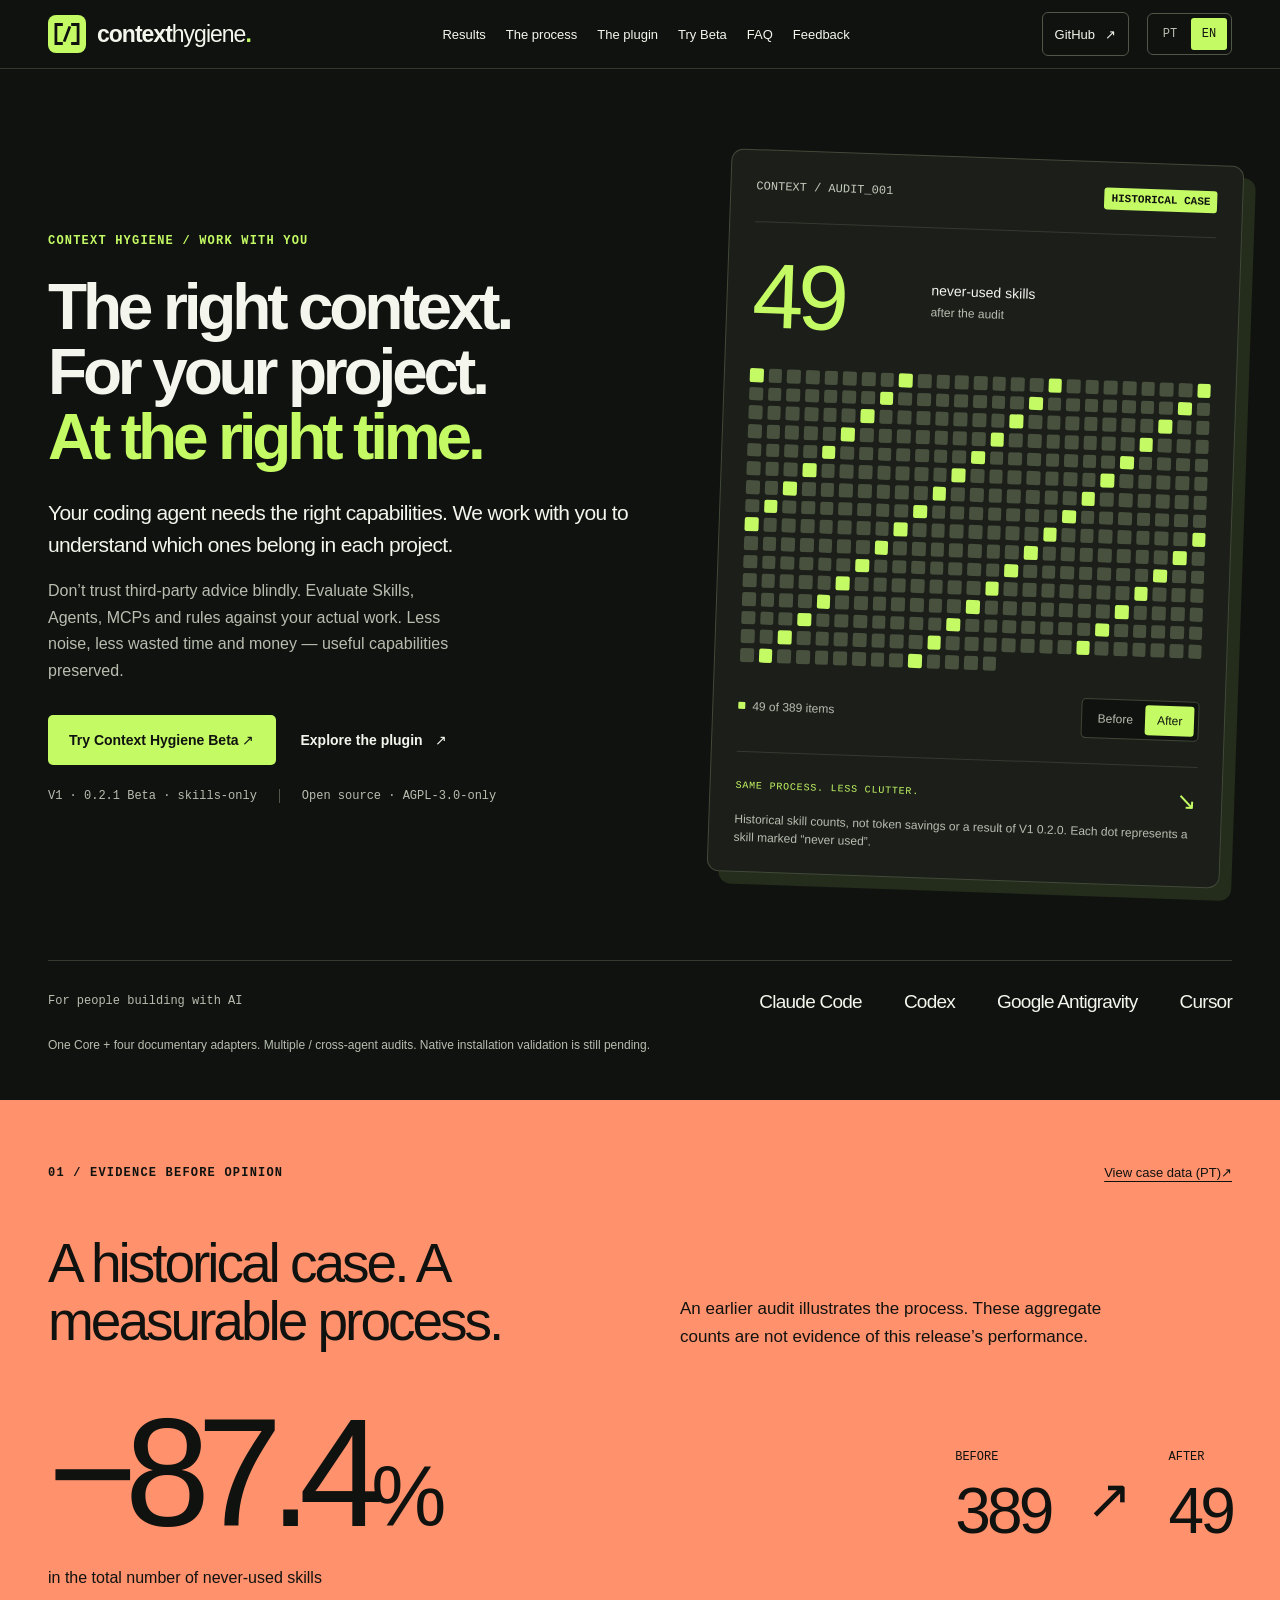
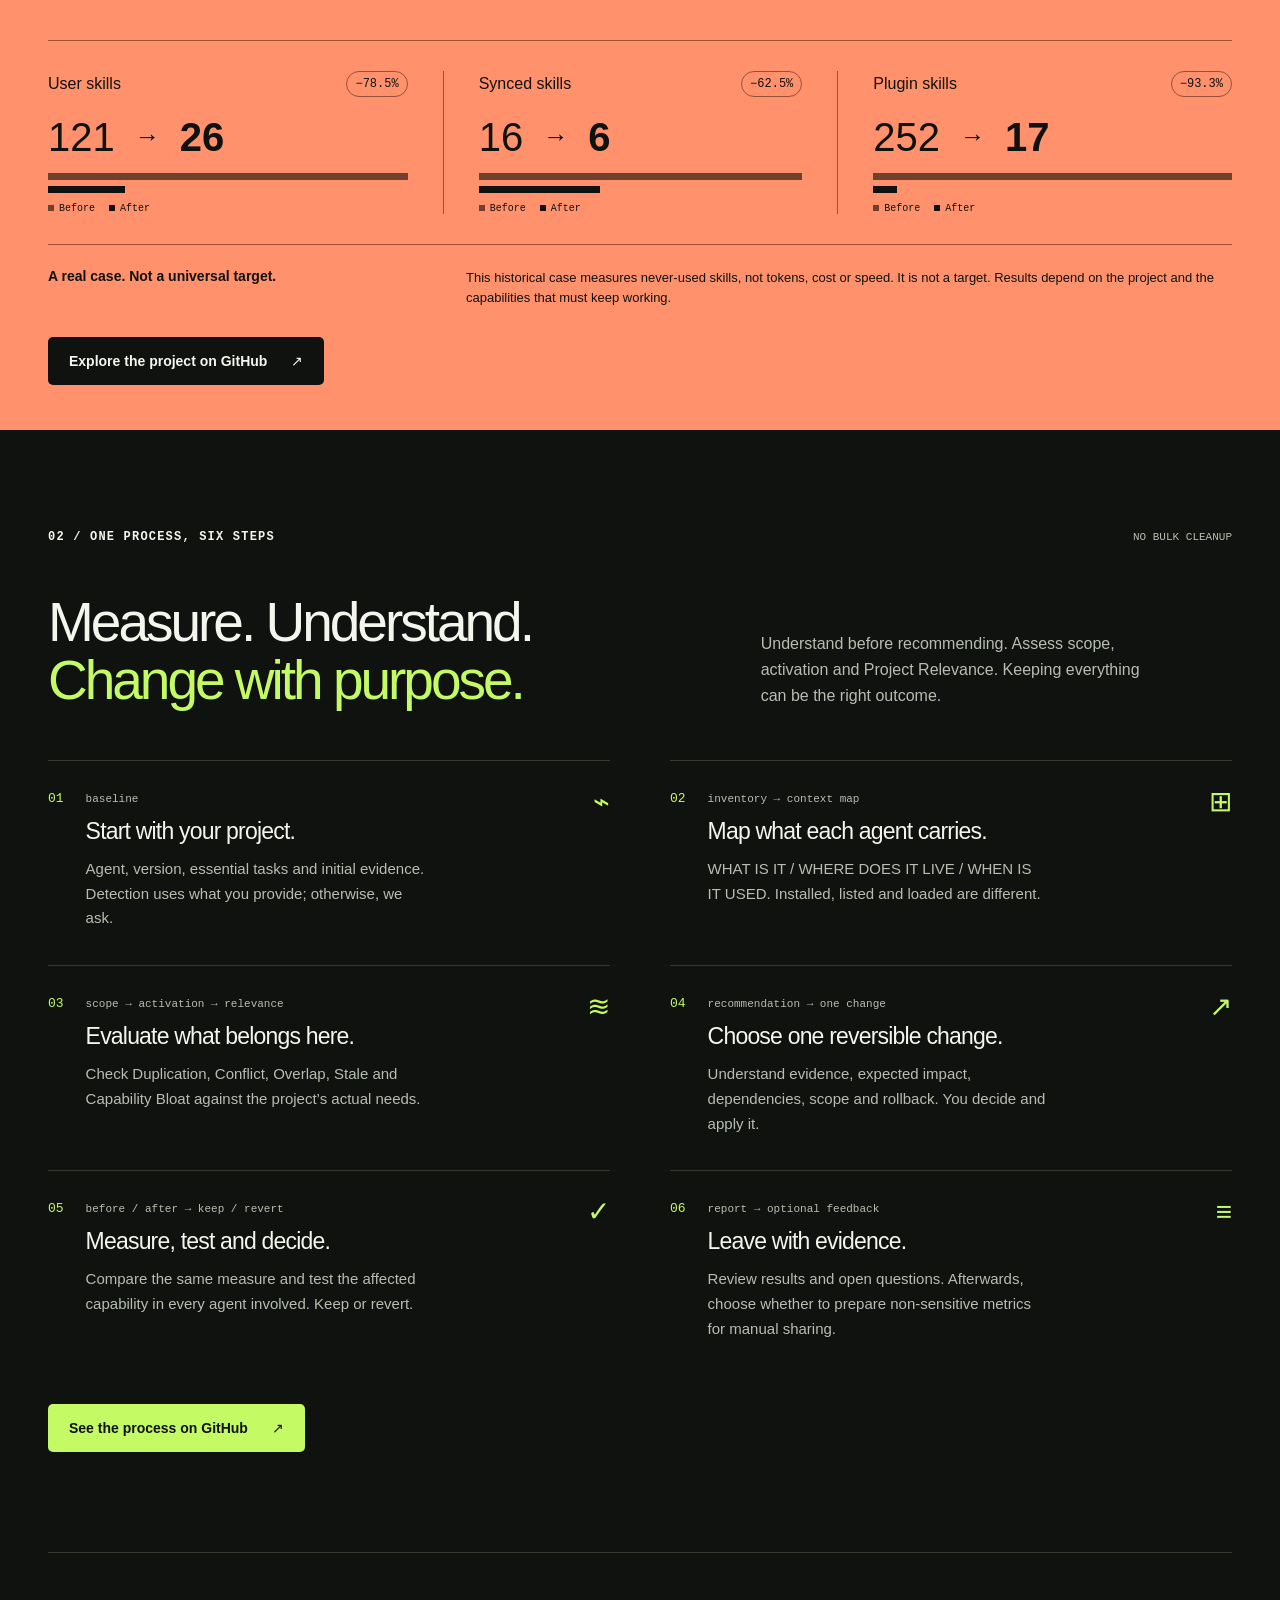
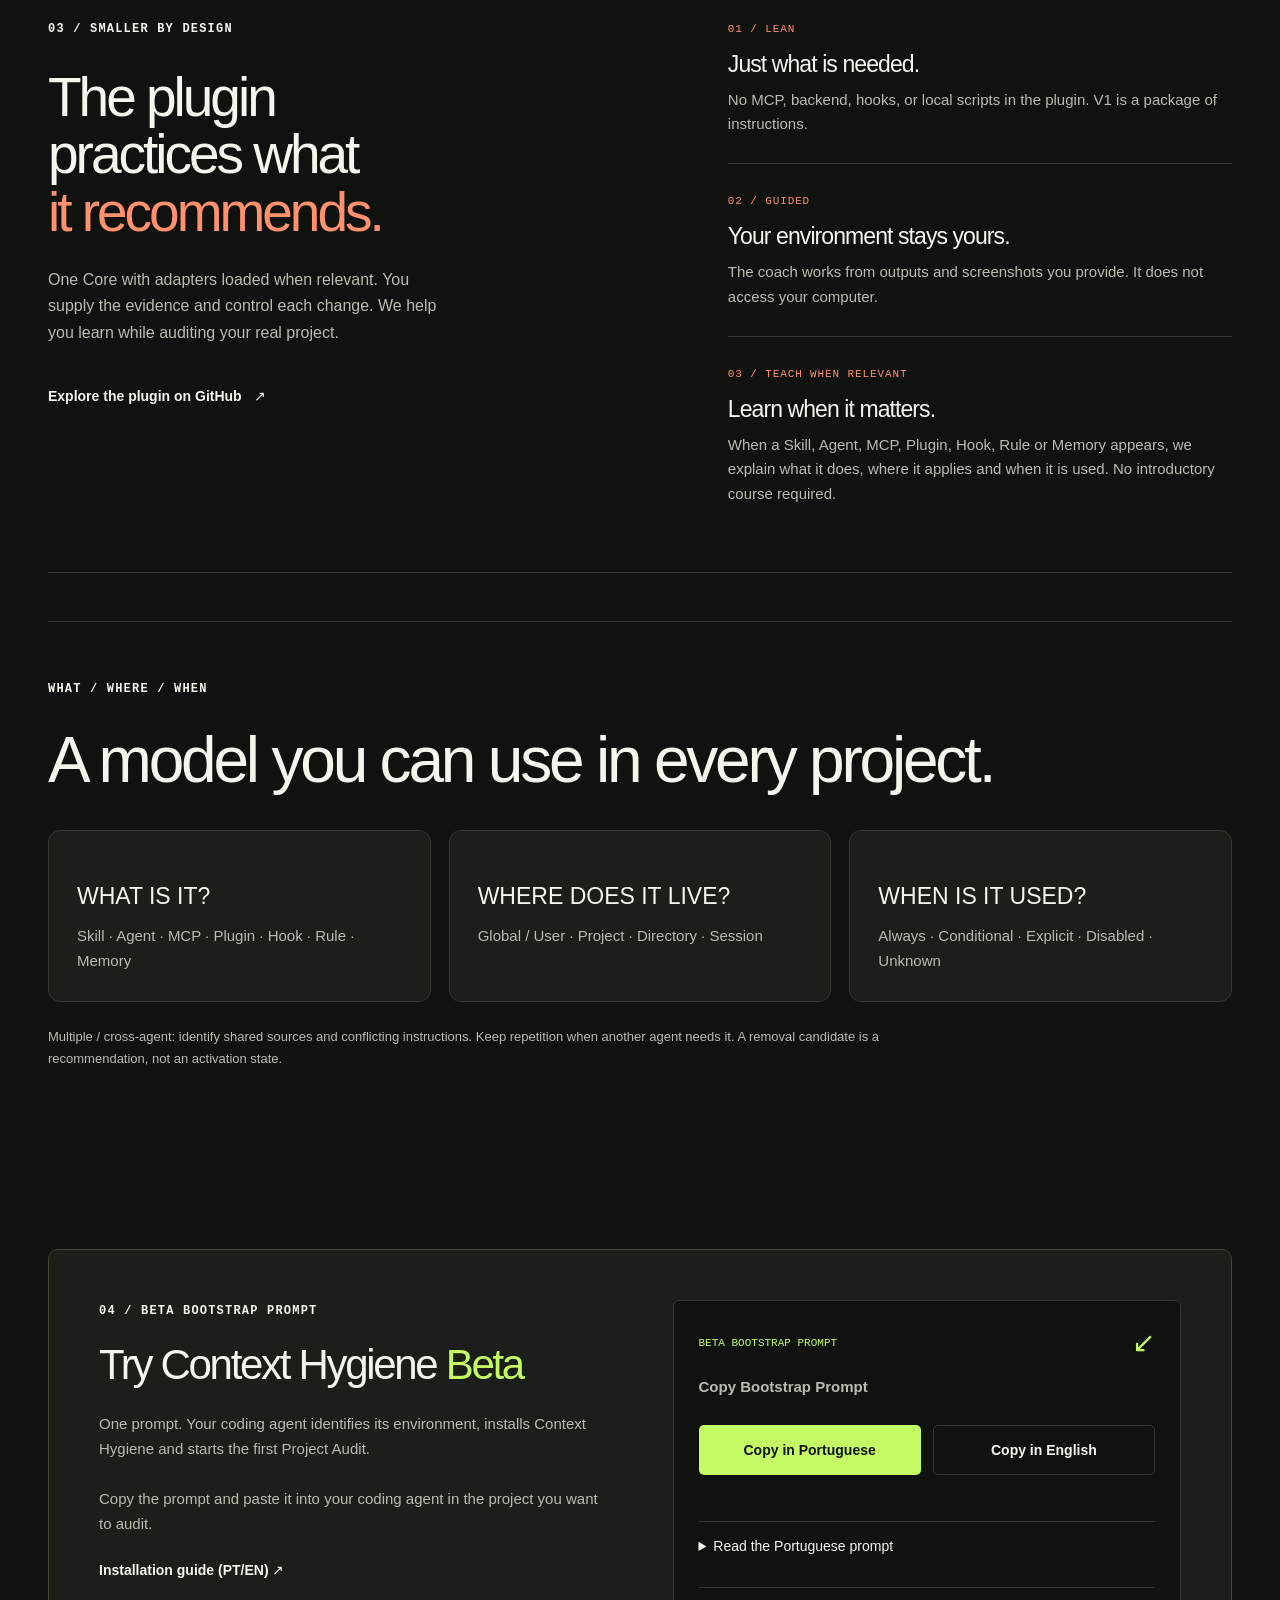
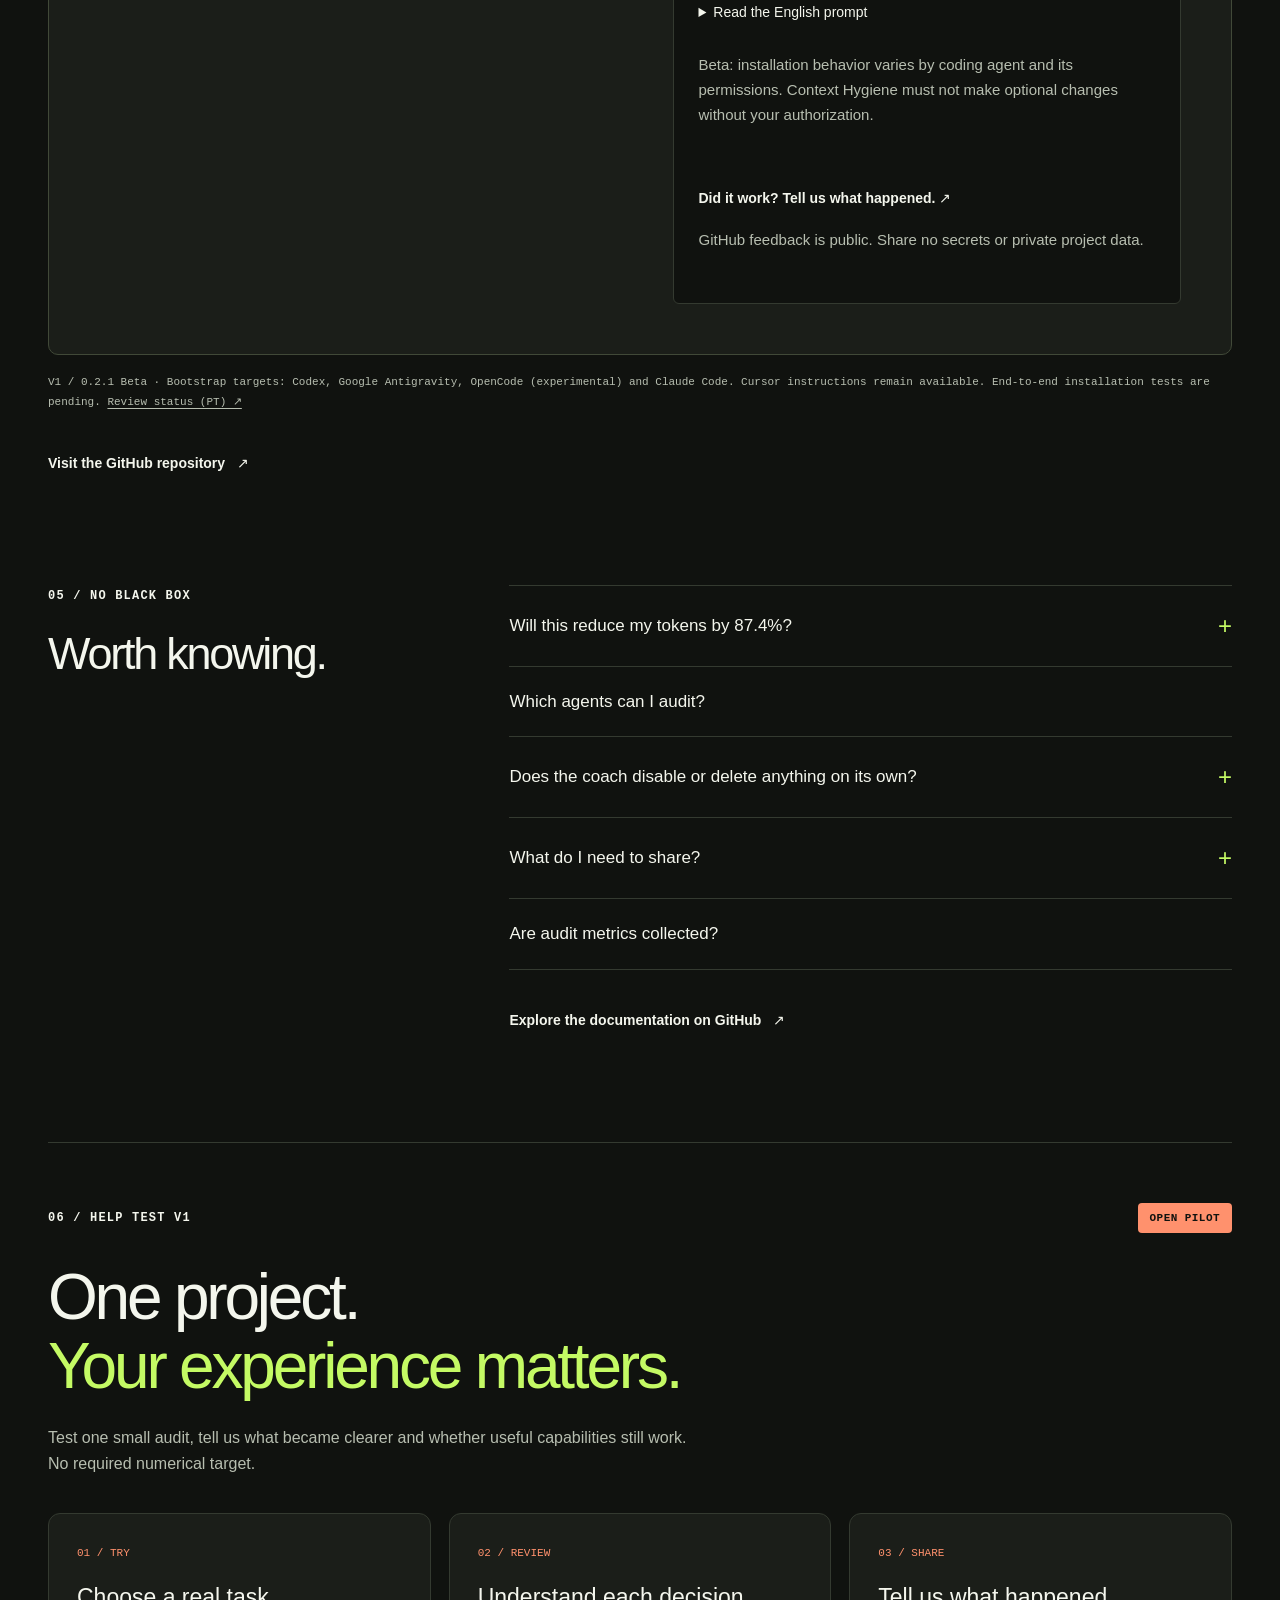
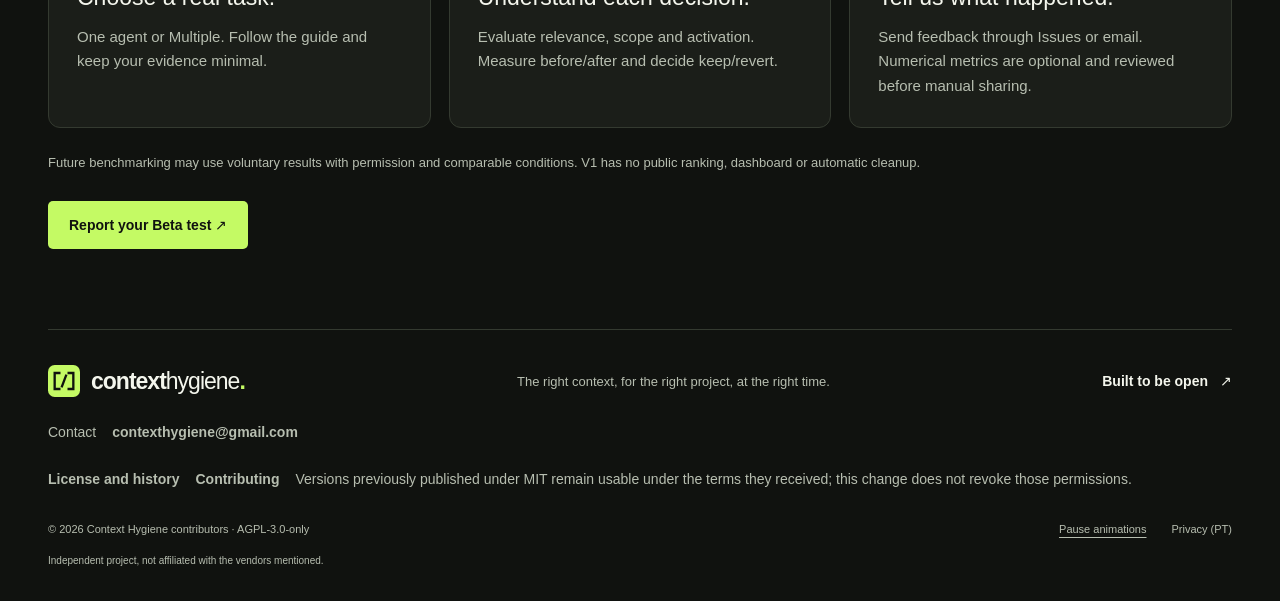
==== commit 01438073: "Resolve Beta PR conflicts with AGPL licensing and contribution updates" ====
--- a/docs/en/index.html
+++ b/docs/en/index.html
@@ -122,7 +122,7 @@
           <a href="#resultados">Results</a>
           <a href="#processo">The process</a>
           <a href="#plugin">The plugin</a>
-          <a href="#comecar">Get started</a>
+          <a href="#comecar">Try Beta</a>
           <a href="#duvidas">FAQ</a>
           <a href="#v2">Feedback</a>
         </nav>
@@ -165,8 +165,8 @@
             time and money — useful capabilities preserved.
           </p>
           <div class="hero-actions">
-            <a class="button button-lime" href="#processo"
-              >See the process<span aria-hidden="true">↗</span></a
+            <a class="button button-lime" href="#comecar"
+              >Try Context Hygiene Beta ↗</a
             ><a
               class="text-link"
               href="https://github.com/tonymontezuma/Context-Hygiene"
@@ -174,7 +174,8 @@
             >
           </div>
           <div class="hero-meta">
-            <span>V1 · 0.2.0 · skills-only</span><span>Open source · AGPL-3.0-only</span>
+            <span>V1 · 0.2.1 Beta · skills-only</span
+            ><span>Open source · AGPL-3.0-only</span>
           </div>
         </div>
         <div
@@ -525,48 +526,113 @@
         class="start-section wrap section-space"
         id="comecar"
       >
-        <div class="start-card">
+        <div class="start-card bootstrap-card">
           <div>
-            <span class="eyebrow">04 / EXPLORE V1</span>
-            <h2 id="start-title">
-              Your next step:<br /><span>a solid baseline.</span>
-            </h2>
-            <p>
-              Try V1 in one project. Use the skill with its references in a new
-              conversation, or follow the optional native discovery test. The
-              guide explains both.
+            <span class="eyebrow">04 / BETA BOOTSTRAP PROMPT</span>
+            <h2 id="start-title">Try Context Hygiene <span>Beta</span></h2>
+            <p>
+              One prompt. Your coding agent identifies its environment, installs
+              Context Hygiene and starts the first Project Audit.
+            </p>
+            <p>
+              Copy the prompt and paste it into your coding agent in the project
+              you want to audit.
             </p>
             <a
               class="text-link"
-              href="https://github.com/tonymontezuma/Context-Hygiene/blob/main/docs/TESTING.md"
-              >Read the testing guide (PT) ↗</a
+              href="https://github.com/tonymontezuma/Context-Hygiene/blob/main/INSTALL.md"
+              >Installation guide (PT/EN) ↗</a
             >
           </div>
           <div class="prompt-card">
             <div class="prompt-top">
-              <span class="mono">YOUR FIRST PROMPT</span
+              <span class="mono">BETA BOOTSTRAP PROMPT</span
               ><span aria-hidden="true">↙</span>
             </div>
-            <p id="starter-prompt">
-              Use Context Hygiene to audit the coding agents in this project.
-              Help me identify the platform(s), essential tasks and baseline. I
-              will provide evidence; work with me to evaluate one change at a
-              time.
-            </p>
-            <button
-              class="button button-lime"
-              hidden=""
-              id="copy-prompt"
-              type="button"
-            >
-              Copy prompt<span aria-hidden="true">⧉</span>
-            </button>
-            <p class="copy-status" id="copy-status" role="status"></p>
+            <p class="bootstrap-label">Copy Bootstrap Prompt</p>
+            <div class="bootstrap-actions">
+              <button
+                class="button button-lime"
+                data-copy-prompt="bootstrap-pt"
+                hidden=""
+                type="button"
+              >
+                Copy in Portuguese</button
+              ><button
+                class="button button-dark"
+                data-copy-prompt="bootstrap-en"
+                hidden=""
+                type="button"
+              >
+                Copy in English
+              </button>
+            </div>
+            <p
+              aria-live="polite"
+              class="copy-status"
+              id="copy-status"
+              role="status"
+            ></p>
+            <details class="bootstrap-preview">
+              <summary>Read the Portuguese prompt</summary>
+              <pre id="bootstrap-pt" lang="pt-BR" tabindex="0">
+Quero instalar e testar o Context Hygiene neste projeto.
+
+Use exclusivamente o repositório oficial do Context Hygiene como fonte de instalação e documentação:
+https://github.com/tonymontezuma/Context-Hygiene.git
+
+Identifique automaticamente o ambiente em que você está executando e siga as instruções de instalação do Context Hygiene correspondentes a essa plataforma.
+
+Não presuma que Skills, Agents, MCPs, Plugins, Rules, Hooks ou instruções já instalados são bons ou ruins. O objetivo é avaliar sua relevância para este projeto.
+
+Não altere, remova, desabilite ou instale componentes opcionais sem minha autorização.
+
+Após instalar e verificar o Context Hygiene, inicie uma auditoria deste projeto.
+
+Quero trabalhar com você durante a auditoria: explique conceitos somente quando forem relevantes, mostre possíveis problemas e benefícios antes de propor mudanças e peça minha autorização antes de qualquer análise ou ação opcional que possa consumir tempo, tokens ou dinheiro.
+
+Comece.</pre>
+            </details>
+            <details class="bootstrap-preview">
+              <summary>Read the English prompt</summary>
+              <pre id="bootstrap-en" lang="en" tabindex="0">
+I want to install and test Context Hygiene in this project.
+
+Use only the official Context Hygiene repository as the source for installation and documentation:
+https://github.com/tonymontezuma/Context-Hygiene.git
+
+Automatically identify the environment you are running in and follow the Context Hygiene installation instructions for that platform.
+
+Do not assume that any Skills, Agents, MCPs, Plugins, Rules, Hooks or instructions already installed are good or bad. The goal is to assess their relevance to this project.
+
+Do not change, remove, disable or install optional components without my authorization.
+
+After installing and verifying Context Hygiene, start an audit of this project.
+
+I want to work with you during the audit: explain concepts only when relevant, show potential problems and benefits before proposing changes, and ask for my authorization before any optional analysis or action that could consume time, tokens or money.
+
+Begin.</pre>
+            </details>
+            <p class="bootstrap-warning">
+              Beta: installation behavior varies by coding agent and its
+              permissions. Context Hygiene must not make optional changes
+              without your authorization.
+            </p>
+            <a
+              class="text-link beta-feedback"
+              href="https://github.com/tonymontezuma/Context-Hygiene/issues/new?template=beta-test.yml"
+              >Did it work? Tell us what happened. ↗</a
+            >
+            <p class="bootstrap-privacy">
+              GitHub feedback is public. Share no secrets or private project
+              data.
+            </p>
           </div>
         </div>
         <p class="release-note">
-          V1 / 0.2.0 · Source ready for testing. Native installation and
-          independent behavioral evaluations remain pending.
+          V1 / 0.2.1 Beta · Bootstrap targets: Codex, Google Antigravity,
+          OpenCode (experimental) and Claude Code. Cursor instructions remain
+          available. End-to-end installation tests are pending.
           <a
             href="https://github.com/tonymontezuma/Context-Hygiene/blob/main/evals/REVIEW.md"
             >Review status (PT) ↗</a
@@ -615,9 +681,10 @@
               >
             </summary>
             <p>
-              No. It analyzes only the evidence you provide, suggests one
-              reversible change at a time, and waits for you to apply it. There
-              is no direct computer access or automatic execution of changes.
+              During the audit, no: it uses the evidence you provide and you
+              apply changes. The Bootstrap Prompt authorizes installing Context
+              Hygiene itself in this project, subject to host permissions.
+              Optional changes require your authorization.
             </p>
           </details>
           <details>
@@ -699,8 +766,8 @@
         <div class="section-cta">
           <a
             class="button button-lime"
-            href="https://github.com/tonymontezuma/Context-Hygiene/blob/main/docs/FEEDBACK.md"
-            >Send feedback (PT/EN) ↗</a
+            href="https://github.com/tonymontezuma/Context-Hygiene/issues/new?template=beta-test.yml"
+            >Report your Beta test ↗</a
           >
         </div>
       </section>
@@ -727,9 +794,20 @@
         >
       </p>
       <p class="footer-contact">
-        <a class="text-link" href="https://github.com/tonymontezuma/Context-Hygiene/blob/main/LICENSING.md">License and history</a>
-        <a class="text-link" href="https://github.com/tonymontezuma/Context-Hygiene/blob/main/CONTRIBUTING.md">Contributing</a>
-        <span>Versions previously published under MIT remain usable under the terms they received; this change does not revoke those permissions.</span>
+        <a
+          class="text-link"
+          href="https://github.com/tonymontezuma/Context-Hygiene/blob/main/LICENSING.md"
+          >License and history</a
+        >
+        <a
+          class="text-link"
+          href="https://github.com/tonymontezuma/Context-Hygiene/blob/main/CONTRIBUTING.md"
+          >Contributing</a
+        >
+        <span
+          >Versions previously published under MIT remain usable under the terms
+          they received; this change does not revoke those permissions.</span
+        >
       </p>
       <div class="footer-bottom">
         <span>© 2026 Context Hygiene contributors · AGPL-3.0-only</span>
